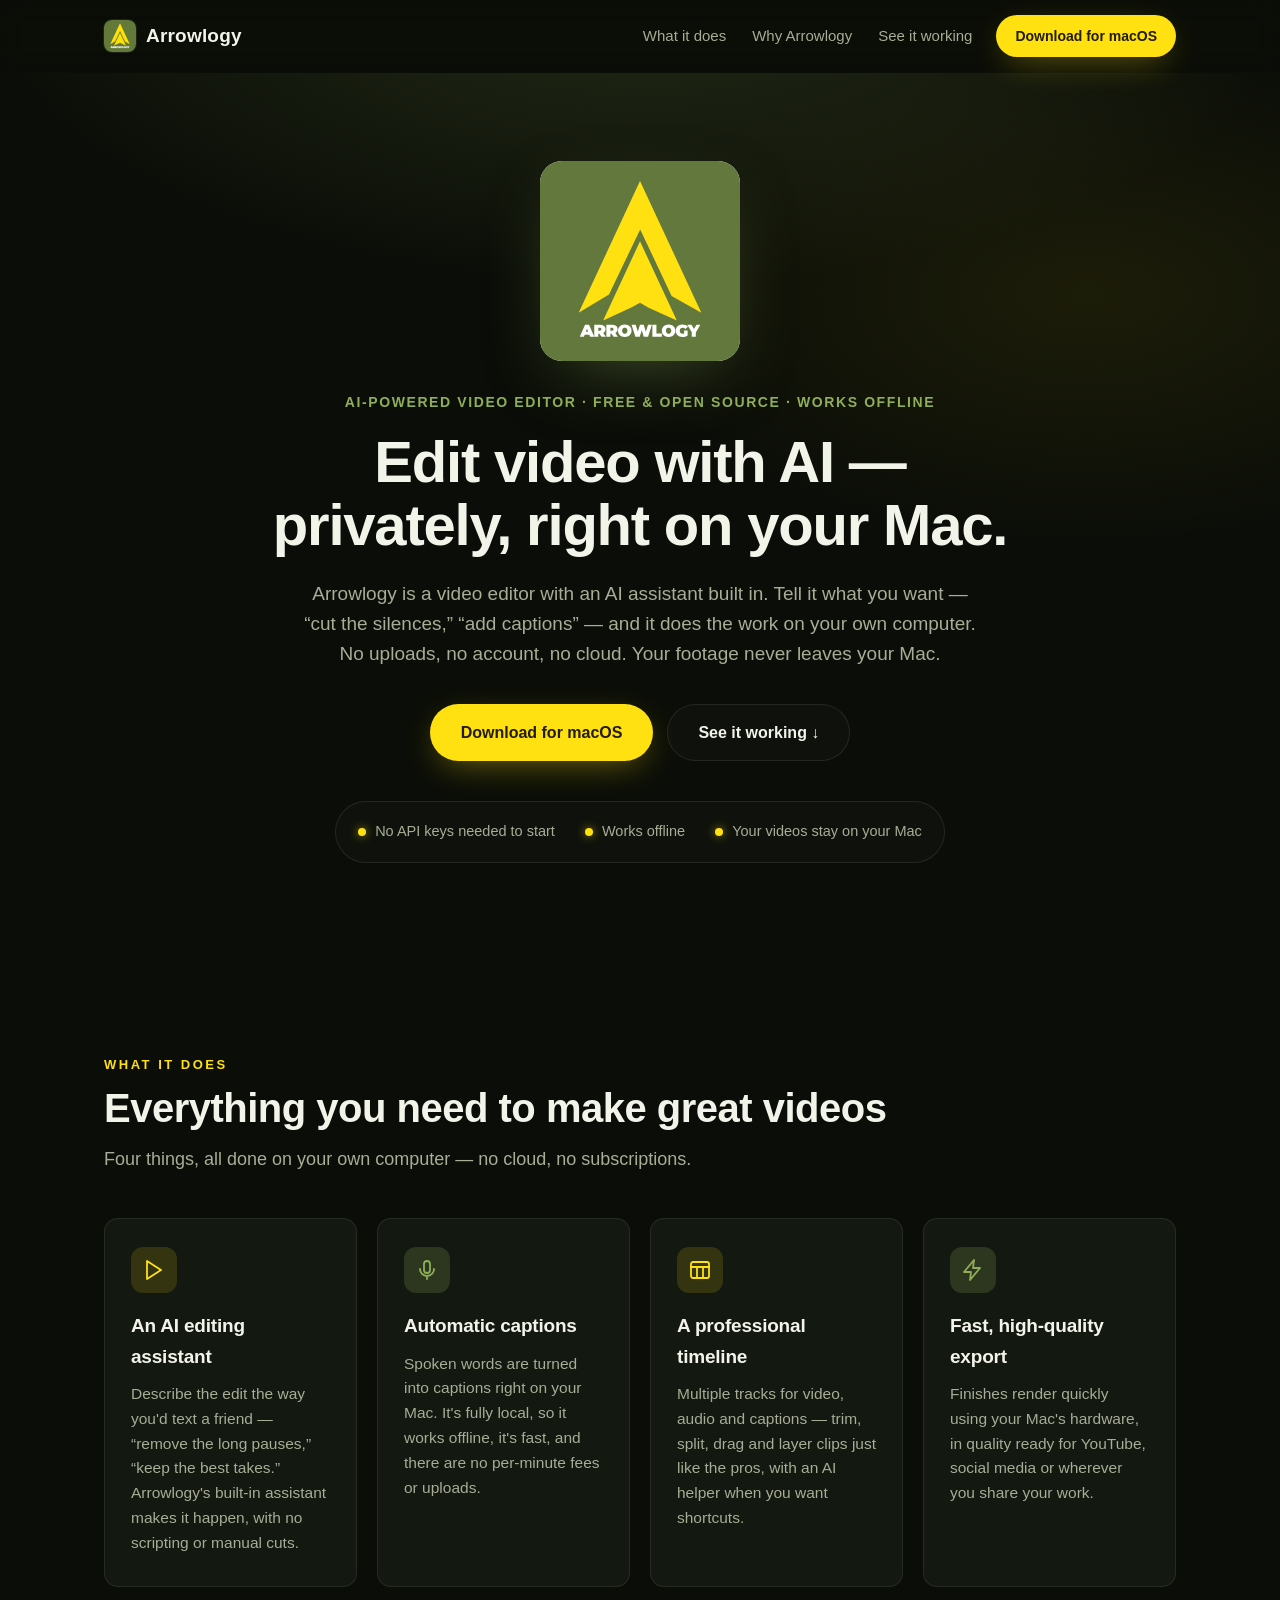
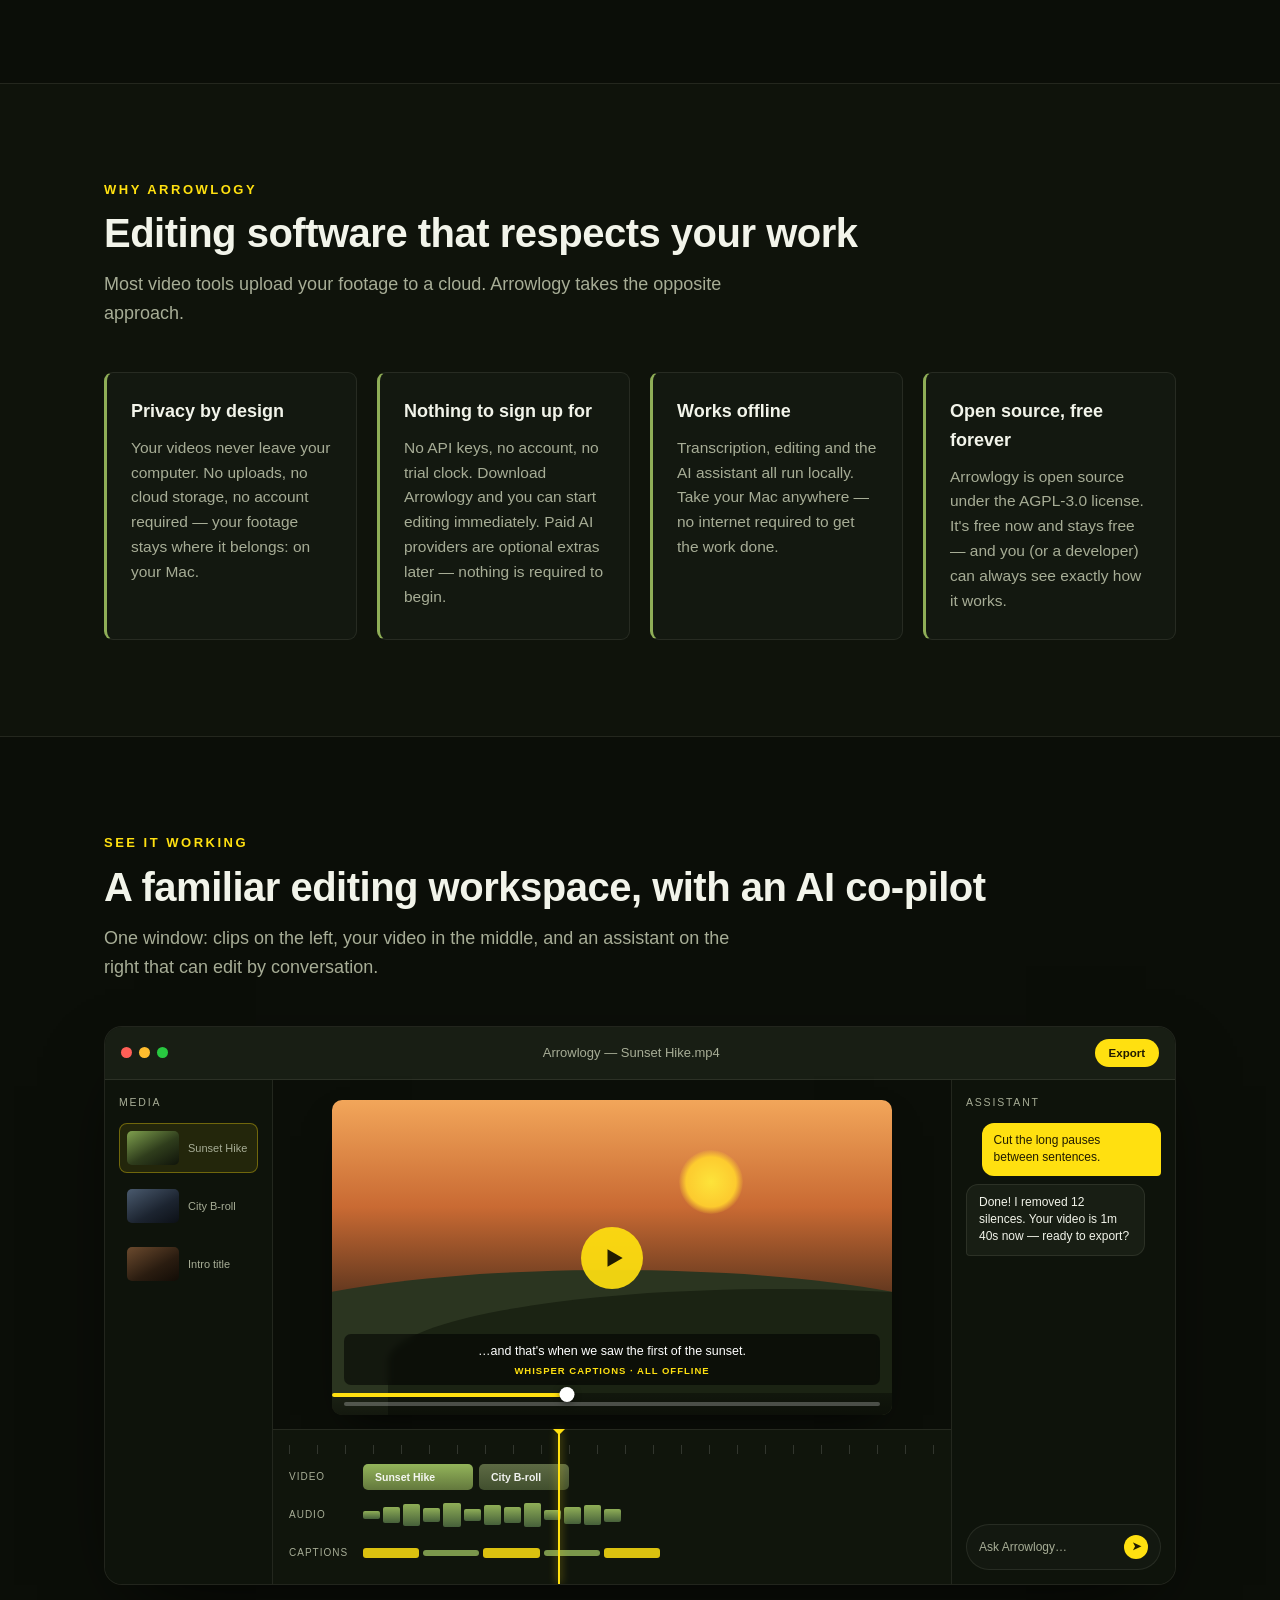
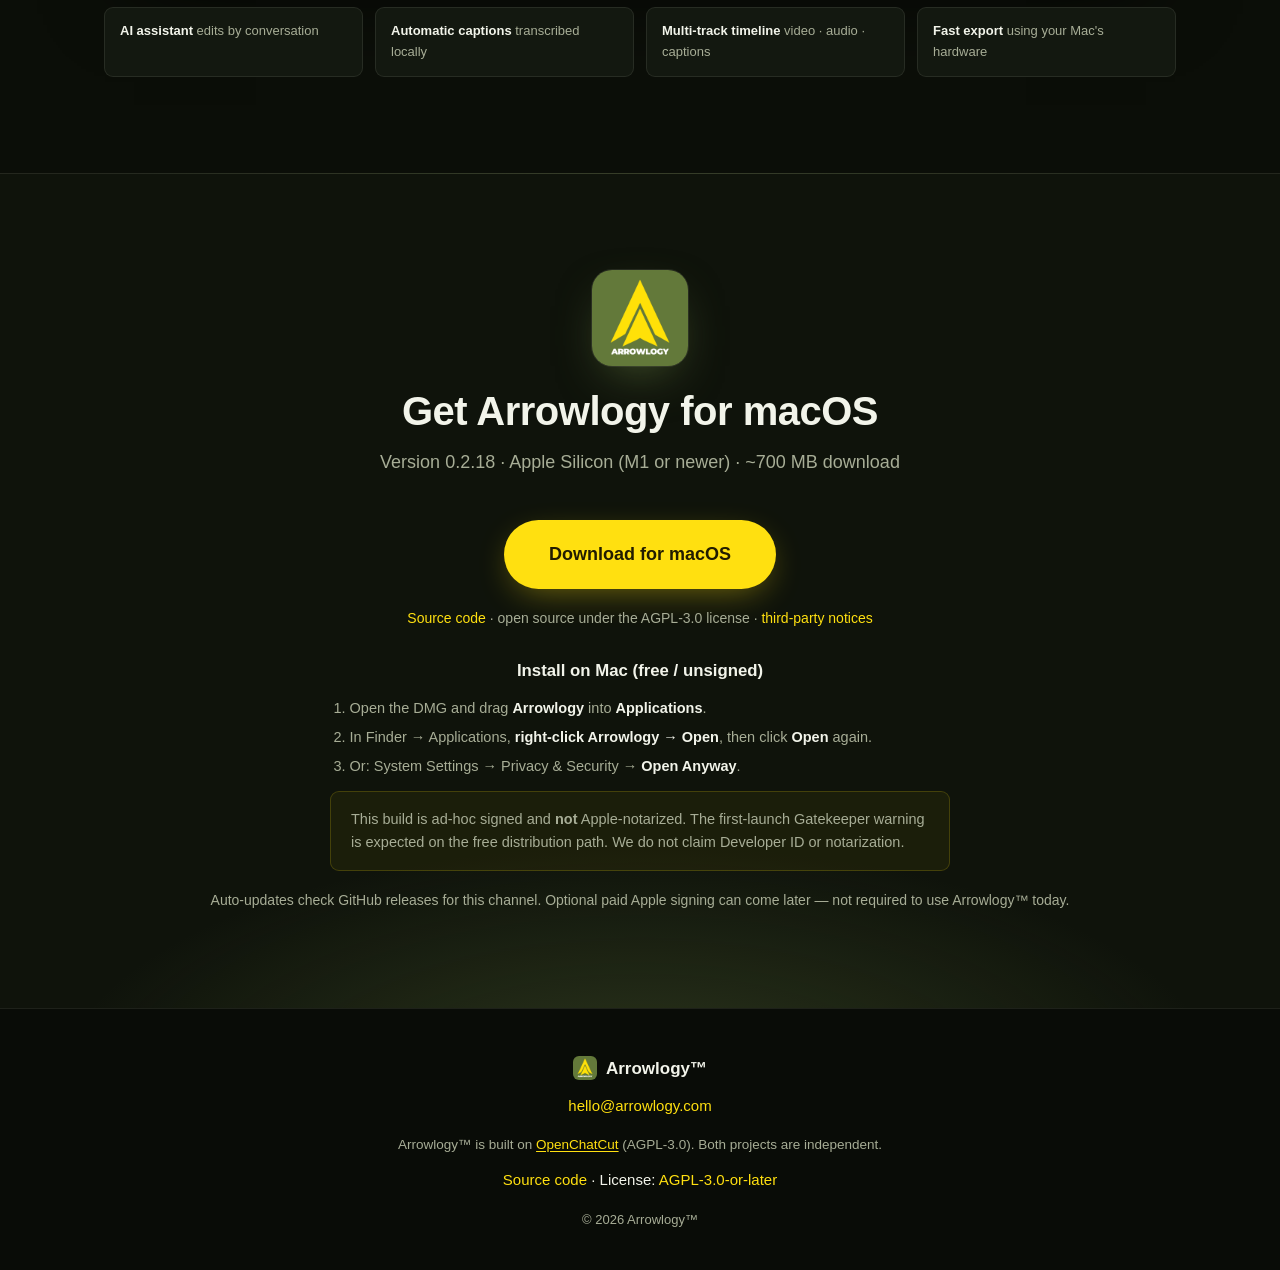
==== index.html @ 69b42835 "compliance: add source-code + AGPL-3.0 links on download page and footer Per AGPL source-offer requi" ====
<!DOCTYPE html>
<html lang="en">
<head>
  <meta charset="UTF-8" />
  <meta name="viewport" content="width=device-width, initial-scale=1.0" />
  <title>Arrowlogy — AI-powered video editing</title>

  <!-- SEO -->
  <meta name="description" content="Arrowlogy is a free, open-source AI video editor for macOS that runs entirely on your own computer. Cut, caption and polish videos with AI — offline, privately, and without an account." />
  <meta name="theme-color" content="#0b0e08" />
  <link rel="canonical" href="https://arrowlogy.com/" />

  <!-- Open Graph / social sharing -->
  <meta property="og:type" content="website" />
  <meta property="og:site_name" content="Arrowlogy" />
  <meta property="og:title" content="Arrowlogy — AI-powered video editing" />
  <meta property="og:description" content="Your AI-powered video editor for macOS. Edit, caption and export — privately, offline, right on your Mac." />
  <meta property="og:url" content="https://arrowlogy.com/" />
  <meta property="og:image" content="https://arrowlogy.com/assets/img/og-arrowlogy.png" />
  <meta property="og:image:width" content="1200" />
  <meta property="og:image:height" content="630" />
  <meta property="og:image:alt" content="Arrowlogy — AI-powered video editing for macOS, offline and private" />
  <meta property="og:locale" content="en_US" />
  <meta name="twitter:card" content="summary_large_image" />
  <meta name="twitter:title" content="Arrowlogy — AI-powered video editing" />
  <meta name="twitter:description" content="Your AI-powered video editor for macOS. Edit, caption and export — privately, offline, right on your Mac." />
  <meta name="twitter:image" content="https://arrowlogy.com/assets/img/og-arrowlogy.png" />

  <!-- Favicon (repo PNG) -->
  <link rel="icon" type="image/png" href="assets/img/arrowlogy-icon.png" />
  <link rel="apple-touch-icon" href="assets/img/arrowlogy-icon.png" />

  <link rel="stylesheet" href="assets/css/styles.css" />
  <link rel="preload" as="image" href="assets/img/arrowlogy-logo.svg" type="image/svg+xml" fetchpriority="high" />

  <!-- Cloudflare Web Analytics (free) — beacon, manual install, token from dash -->
  <link rel="preconnect" href="https://static.cloudflareinsights.com" crossorigin />
  <script type="module" src="https://static.cloudflareinsights.com/beacon.min.js" data-cf-beacon='{"token": "843e77d839b942218e515de3cd7a00a7"}'></script>
</head>
<body>

  <a class="skip-link" href="#main">Skip to content</a>

  <!-- ============ HEADER ============ -->
  <header class="site-header" id="site-header">
    <nav class="nav container" aria-label="Main navigation">
      <a class="brand" href="#top">
        <img class="brand-icon" src="assets/img/arrowlogy-icon.png" alt="Arrowlogy logo" width="32" height="32" />
        <span class="brand-name">Arrowlogy</span>
      </a>

      <ul class="nav-links" id="nav-links">
        <li><a href="#features">What it does</a></li>
        <li><a href="#why">Why Arrowlogy</a></li>
        <li><a href="#preview">See it working</a></li>
        <li class="nav-cta-mobile"><a class="btn btn-primary btn-sm" href="#download">Download for macOS</a></li>
      </ul>

      <a class="btn btn-primary btn-sm nav-cta" href="#download">Download for macOS</a>

      <button class="nav-toggle" id="nav-toggle" aria-expanded="false" aria-controls="nav-links" aria-label="Open menu">
        <span class="bar"></span><span class="bar"></span><span class="bar"></span>
      </button>
    </nav>
  </header>

  <main id="main">

    <!-- ============ HERO ============ -->
    <section class="hero" id="top">
      <div class="container hero-inner">
        <img class="hero-logo" src="assets/img/arrowlogy-logo.svg" alt="Arrowlogy logo" width="220" height="220" />

        <p class="hero-kicker">AI-powered video editor &middot; free &amp; open source &middot; works offline</p>

        <h1 class="hero-title">Edit video with AI —<br />privately, right on your Mac.</h1>

        <p class="hero-sub">
          Arrowlogy is a video editor with an AI assistant built in. Tell it what you want —
          “cut the silences,” “add captions” — and it does the work on your own computer.
          No uploads, no account, no cloud. Your footage never leaves your Mac.
        </p>

        <div class="hero-actions">
          <a class="btn btn-primary btn-lg" href="#download">Download for macOS</a>
          <a class="btn btn-ghost btn-lg" href="#preview">See it working &darr;</a>
        </div>

        <ul class="hero-facts">
          <li><span class="fact-dot"></span>No API keys needed to start</li>
          <li><span class="fact-dot"></span>Works offline</li>
          <li><span class="fact-dot"></span>Your videos stay on your Mac</li>
        </ul>
      </div>
    </section>

    <!-- ============ WHAT IT DOES ============ -->
    <section class="section" id="features">
      <div class="container">
        <p class="section-eyebrow">What it does</p>
        <h2 class="section-title">Everything you need to make great videos</h2>
        <p class="section-lead">Four things, all done on your own computer — no cloud, no subscriptions.</p>

        <div class="cards reveal">
          <article class="card">
            <div class="card-icon card-icon-yellow" aria-hidden="true">
              <svg viewBox="0 0 24 24" fill="none" stroke="currentColor" stroke-width="1.8" stroke-linecap="round" stroke-linejoin="round"><path d="M5 3l14 9-14 9V3z"/></svg>
            </div>
            <h3>An AI editing assistant</h3>
            <p>Describe the edit the way you'd text a friend — “remove the long pauses,” “keep the best takes.” Arrowlogy's built-in assistant makes it happen, with no scripting or manual cuts.</p>
          </article>

          <article class="card">
            <div class="card-icon card-icon-green" aria-hidden="true">
              <svg viewBox="0 0 24 24" fill="none" stroke="currentColor" stroke-width="1.8" stroke-linecap="round" stroke-linejoin="round"><path d="M12 3a3 3 0 0 0-3 3v6a3 3 0 0 0 6 0V6a3 3 0 0 0-3-3z"/><path d="M5 11a7 7 0 0 0 14 0M12 18v3"/></svg>
            </div>
            <h3>Automatic captions</h3>
            <p>Spoken words are turned into captions right on your Mac. It's fully local, so it works offline, it's fast, and there are no per-minute fees or uploads.</p>
          </article>

          <article class="card">
            <div class="card-icon card-icon-yellow" aria-hidden="true">
              <svg viewBox="0 0 24 24" fill="none" stroke="currentColor" stroke-width="1.8" stroke-linecap="round" stroke-linejoin="round"><rect x="3" y="4" width="18" height="16" rx="2"/><path d="M3 9h18M9 9v11M15 9v11"/></svg>
            </div>
            <h3>A professional timeline</h3>
            <p>Multiple tracks for video, audio and captions — trim, split, drag and layer clips just like the pros, with an AI helper when you want shortcuts.</p>
          </article>

          <article class="card">
            <div class="card-icon card-icon-green" aria-hidden="true">
              <svg viewBox="0 0 24 24" fill="none" stroke="currentColor" stroke-width="1.8" stroke-linecap="round" stroke-linejoin="round"><path d="M13 2L3 14h7l-1 8 10-12h-7l1-8z"/></svg>
            </div>
            <h3>Fast, high-quality export</h3>
            <p>Finishes render quickly using your Mac's hardware, in quality ready for YouTube, social media or wherever you share your work.</p>
          </article>
        </div>
      </div>
    </section>

    <!-- ============ WHY ARROWLOGY ============ -->
    <section class="section section-alt" id="why">
      <div class="container">
        <p class="section-eyebrow">Why Arrowlogy</p>
        <h2 class="section-title">Editing software that respects your work</h2>
        <p class="section-lead">Most video tools upload your footage to a cloud. Arrowlogy takes the opposite approach.</p>

        <div class="why-grid reveal">
          <div class="why-item">
            <h3>Privacy by design</h3>
            <p>Your videos never leave your computer. No uploads, no cloud storage, no account required — your footage stays where it belongs: on your Mac.</p>
          </div>
          <div class="why-item">
            <h3>Nothing to sign up for</h3>
            <p>No API keys, no account, no trial clock. Download Arrowlogy and you can start editing immediately. Paid AI providers are optional extras later — nothing is required to begin.</p>
          </div>
          <div class="why-item">
            <h3>Works offline</h3>
            <p>Transcription, editing and the AI assistant all run locally. Take your Mac anywhere — no internet required to get the work done.</p>
          </div>
          <div class="why-item">
            <h3>Open source, free forever</h3>
            <p>Arrowlogy is open source under the AGPL-3.0 license. It's free now and stays free — and you (or a developer) can always see exactly how it works.</p>
          </div>
        </div>
      </div>
    </section>

    <!-- ============ PRODUCT PREVIEW ============ -->
    <section class="section" id="preview">
      <div class="container">
        <p class="section-eyebrow">See it working</p>
        <h2 class="section-title">A familiar editing workspace, with an AI co-pilot</h2>
        <p class="section-lead">One window: clips on the left, your video in the middle, and an assistant on the right that can edit by conversation.</p>

        <div class="preview-wrap reveal">

          <!-- CSS mock of the Arrowlogy editor -->
          <div class="app-frame">
            <div class="app-titlebar">
              <span class="dots"><i></i><i></i><i></i></span>
              <span class="app-title">Arrowlogy — Sunset Hike.mp4</span>
              <span class="app-export-chip">Export</span>
            </div>

            <div class="app-body">
              <!-- Media bin -->
              <aside class="app-media" aria-hidden="true">
                <p class="panel-label">Media</p>
                <div class="thumb thumb-selected">
                  <span class="thumb-visual vis-a"></span>
                  <span class="thumb-name">Sunset Hike</span>
                </div>
                <div class="thumb">
                  <span class="thumb-visual vis-b"></span>
                  <span class="thumb-name">City B-roll</span>
                </div>
                <div class="thumb">
                  <span class="thumb-visual vis-c"></span>
                  <span class="thumb-name">Intro title</span>
                </div>
              </aside>

              <!-- Stage: preview + timeline -->
              <div class="app-stage">
                <div class="preview" aria-hidden="true">
                  <div class="preview-scene">
                    <div class="sun"></div>
                    <div class="mountain m1"></div>
                    <div class="mountain m2"></div>
                    <button class="play-btn" tabindex="-1"><svg viewBox="0 0 24 24" fill="currentColor"><path d="M6 4l14 8-14 8V4z"/></svg></button>
                    <div class="caption-strip">…and that's when we saw the first of the sunset. <b>Whisper captions · all offline</b></div>
                    <div class="scrubber"><span class="scrub-track"></span><span class="scrub-fill"></span><span class="scrub-knob"></span></div>
                  </div>
                </div>

                <div class="timeline" aria-hidden="true">
                  <div class="tl-ruler">
                    <span></span><span></span><span></span><span></span><span></span><span></span><span></span><span></span><span></span><span></span>
                  </div>
                  <div class="tl-track">
                    <span class="tl-track-label">Video</span>
                    <div class="tl-clips">
                      <span class="clip clip-main">Sunset Hike</span>
                      <span class="clip clip-b">City B-roll</span>
                    </div>
                  </div>
                  <div class="tl-track">
                    <span class="tl-track-label">Audio</span>
                    <div class="tl-wave">
                      <i style="height:30%"></i><i style="height:60%"></i><i style="height:85%"></i><i style="height:55%"></i><i style="height:95%"></i><i style="height:45%"></i><i style="height:75%"></i><i style="height:60%"></i><i style="height:90%"></i><i style="height:40%"></i><i style="height:65%"></i><i style="height:80%"></i><i style="height:50%"></i>
                    </div>
                  </div>
                  <div class="tl-track">
                    <span class="tl-track-label">Captions</span>
                    <div class="tl-caps">
                      <span class="cap"></span><span class="cap"></span><span class="cap"></span><span class="cap"></span><span class="cap"></span>
                    </div>
                  </div>
                  <div class="tl-playhead"></div>
                </div>
              </div>

              <!-- AI assistant -->
              <aside class="app-assistant" aria-hidden="true">
                <p class="panel-label">Assistant</p>
                <div class="chat">
                  <p class="bubble user">Cut the long pauses between sentences.</p>
                  <p class="bubble ai">Done! I removed 12 silences. Your video is 1m 40s now — ready to export?</p>
                </div>
                <div class="chat-input">Ask Arrowlogy… <span class="send-btn">&#10148;</span></div>
              </aside>
            </div>
          </div>

          <ul class="callouts" aria-hidden="true">
            <li class="callout c1"><b>AI assistant</b> edits by conversation</li>
            <li class="callout c2"><b>Automatic captions</b> transcribed locally</li>
            <li class="callout c3"><b>Multi-track timeline</b> video · audio · captions</li>
            <li class="callout c4"><b>Fast export</b> using your Mac's hardware</li>
          </ul>
        </div>
      </div>
    </section>

    <!-- ============ DOWNLOAD ============ -->
    <section class="section section-download" id="download">
      <div class="container download-inner reveal">
        <img class="download-icon" src="assets/img/arrowlogy-icon.png" alt="" width="96" height="96" />
        <h2 class="section-title">Get Arrowlogy for macOS</h2>
        <p class="section-lead">Version 0.2.18 &middot; Apple Silicon (M1 or newer) &middot; ~700 MB download</p>

        <a class="btn btn-primary btn-xl" href="https://github.com/lazynextai/arrowlogy/releases/latest/download/Arrowlogy-0.2.18-arm64.dmg">Download for macOS</a>
        <!-- The DMG is hosted on the GitHub release: https://github.com/lazynextai/arrowlogy/releases/latest/download/Arrowlogy-0.2.18-arm64.dmg (Cloudflare Pages caps files at 25 MB). -->

        <p class="download-more">
          <a href="https://github.com/lazynextai/OpenChatCut" target="_blank" rel="noopener noreferrer">Source code</a>
          &middot; open source under the AGPL-3.0 license &middot;
          <a href="https://github.com/lazynextai/OpenChatCut/blob/arrowlogy/rebrand/THIRD_PARTY_NOTICES.md" target="_blank" rel="noopener noreferrer">third-party notices</a>
        </p>

        <div class="install-free" id="install-mac">
          <h3 class="install-free-title">Install on Mac (free / unsigned)</h3>
          <ol class="install-free-steps">
            <li>Open the DMG and drag <b>Arrowlogy</b> into <b>Applications</b>.</li>
            <li>In Finder → Applications, <b>right-click Arrowlogy → Open</b>, then click <b>Open</b> again.</li>
            <li>Or: System Settings → Privacy &amp; Security → <b>Open Anyway</b>.</li>
          </ol>
          <p class="download-note">
            This build is ad-hoc signed and <b>not</b> Apple-notarized. The first-launch Gatekeeper warning is expected on the free distribution path. We do not claim Developer ID or notarization.
          </p>
        </div>

        <p class="download-more">
          Auto-updates check GitHub releases for this channel. Optional paid Apple signing can come later — not required to use Arrowlogy™ today.
        </p>
      </div>
    </section>

  </main>

  <!-- ============ FOOTER ============ -->
  <footer class="site-footer">
    <div class="container footer-inner">
      <div class="footer-brand">
        <img src="assets/img/arrowlogy-icon.png" alt="" width="24" height="24" />
        <span>Arrowlogy™</span>
      </div>

      <p class="footer-links">
        <a href="mailto:hello@arrowlogy.com">hello@arrowlogy.com</a>
      </p>

      <p class="footer-attribution">
        Arrowlogy™ is built on
        <a href="https://github.com/0xsline/OpenChatCut" target="_blank" rel="noopener noreferrer">OpenChatCut</a>
        (AGPL-3.0). Both projects are independent.
      </p>

      <p class="footer-links">
        <a href="https://github.com/lazynextai/OpenChatCut" target="_blank" rel="noopener noreferrer">Source code</a>
        &middot; License: <a href="https://www.gnu.org/licenses/agpl-3.0.html" target="_blank" rel="noopener noreferrer">AGPL-3.0-or-later</a>
      </p>

      <p class="footer-copy">&copy; <span id="year">2026</span> Arrowlogy™</p>
    </div>
  </footer>

  <script src="assets/js/main.js"></script>
</body>
</html>
---- assets/css/styles.css ----
/* ==========================================================
   Arrowlogy — landing page
   Palette derived from the logo (sampled + SVG):
   olive green #63783d · arrow yellow #ffe010 · white
   ========================================================== */

:root {
  --bg: #0b0e08;            /* near-black with a green tint */
  --bg-soft: #0f130b;
  --surface: #131810;       /* cards / panels */
  --surface-2: #181e14;     /* raised panels */
  --border: rgba(244, 240, 214, 0.09);

  --text: #f2f4ea;
  --muted: #a7ad96;

  --accent: #ffe010;        /* arrow yellow from the logo */
  --accent-ink: #221c00;
  --green: #63783d;         /* olive green from the logo */
  --green-soft: #8fae57;    /* lighter green for dark surfaces */

  --radius: 14px;
  --radius-sm: 9px;
  --maxw: 1120px;
  --header-h: 72px;

  --shadow-lg: 0 30px 80px -30px rgba(0, 0, 0, 0.85);
}

/* ---------- base ---------- */
*, *::before, *::after { box-sizing: border-box; }

html { scroll-behavior: smooth; }

body {
  margin: 0;
  background: var(--bg);
  color: var(--text);
  font-family: -apple-system, BlinkMacSystemFont, "Segoe UI", Roboto, "Helvetica Neue", Arial, sans-serif;
  font-size: 17px;
  line-height: 1.6;
  -webkit-font-smoothing: antialiased;
  text-rendering: optimizeLegibility;
}

img { max-width: 100%; display: inline-block; }
a { color: var(--accent); text-decoration: none; }
a:hover { text-decoration: underline; }

.container {
  max-width: var(--maxw);
  margin: 0 auto;
  padding: 0 24px;
}

.skip-link {
  position: absolute;
  left: -9999px;
  top: 0;
  background: var(--accent);
  color: var(--accent-ink);
  padding: 10px 16px;
  border-radius: 0 0 8px 0;
  z-index: 100;
}
.skip-link:focus { left: 0; }

:focus-visible {
  outline: 2px solid var(--accent);
  outline-offset: 3px;
  border-radius: 4px;
}

/* ---------- buttons ---------- */
.btn {
  display: inline-flex;
  align-items: center;
  justify-content: center;
  gap: 8px;
  font-weight: 600;
  border-radius: 999px;
  border: 1px solid transparent;
  cursor: pointer;
  text-decoration: none !important;
  transition: transform 0.15s ease, box-shadow 0.2s ease, background 0.2s ease, color 0.2s ease, border-color 0.2s ease;
  white-space: nowrap;
}

.btn:active { transform: translateY(1px); }

.btn-primary {
  background: var(--accent);
  color: var(--accent-ink);
  box-shadow: 0 10px 34px -10px rgba(255, 224, 16, 0.45);
}
.btn-primary:hover {
  background: #ffe93a;
  box-shadow: 0 14px 40px -10px rgba(255, 224, 16, 0.55);
  transform: translateY(-1px);
}

.btn-ghost {
  border-color: var(--border);
  color: var(--text);
  background: rgba(255, 255, 255, 0.02);
}
.btn-ghost:hover { border-color: var(--green-soft); color: var(--green-soft); }

.btn-sm { padding: 9px 18px; font-size: 14px; }
.btn-lg { padding: 15px 30px; font-size: 16px; }
.btn-xl { padding: 19px 44px; font-size: 18px; }

/* ---------- header ---------- */
.site-header {
  position: sticky;
  top: 0;
  z-index: 50;
  background: rgba(11, 14, 8, 0.82);
  -webkit-backdrop-filter: blur(12px);
  backdrop-filter: blur(12px);
  border-bottom: 1px solid transparent;
  transition: border-color 0.25s ease, background 0.25s ease;
}
.site-header.scrolled {
  border-bottom-color: var(--border);
  background: rgba(11, 14, 8, 0.94);
}

.nav {
  height: var(--header-h);
  display: flex;
  align-items: center;
  gap: 20px;
}

.brand {
  display: inline-flex;
  align-items: center;
  gap: 10px;
  color: var(--text);
  text-decoration: none;
  font-weight: 700;
  font-size: 19px;
  letter-spacing: 0.2px;
}
.brand:hover { text-decoration: none; }
.brand-icon {
  width: 32px;
  height: 32px;
  border-radius: 8px;
  box-shadow: 0 0 0 1px var(--border);
}

.nav-links {
  list-style: none;
  display: flex;
  align-items: center;
  gap: 26px;
  margin: 0 0 0 auto;
  padding: 0;
}
.nav-links a {
  color: var(--muted);
  font-size: 15px;
  font-weight: 500;
}
.nav-links a:hover { color: var(--text); }

.nav-cta { margin-left: 4px; }

.nav-cta-mobile { display: none; }

.nav-toggle {
  display: none;
  flex-direction: column;
  gap: 5px;
  background: none;
  border: 0;
  padding: 10px;
  cursor: pointer;
  margin-left: auto;
}
.nav-toggle .bar {
  width: 22px;
  height: 2px;
  background: var(--text);
  border-radius: 2px;
  transition: transform 0.25s ease, opacity 0.2s ease;
}
.nav-toggle[aria-expanded="true"] .bar:nth-child(1) { transform: translateY(7px) rotate(45deg); }
.nav-toggle[aria-expanded="true"] .bar:nth-child(2) { opacity: 0; }
.nav-toggle[aria-expanded="true"] .bar:nth-child(3) { transform: translateY(-7px) rotate(-45deg); }

/* ---------- sections ---------- */
.section { padding: 96px 0; }
.section-alt { background: var(--bg-soft); border-top: 1px solid var(--border); border-bottom: 1px solid var(--border); }

.section-eyebrow {
  margin: 0 0 10px;
  color: var(--accent);
  font-size: 13px;
  font-weight: 700;
  letter-spacing: 2.5px;
  text-transform: uppercase;
}

.section-title {
  margin: 0 0 14px;
  font-size: clamp(28px, 4vw, 40px);
  line-height: 1.15;
  letter-spacing: -0.5px;
}

.section-lead {
  margin: 0 0 44px;
  color: var(--muted);
  font-size: 18px;
  max-width: 640px;
}

/* ---------- hero ---------- */
.hero {
  padding: 88px 0 96px;
  background:
    radial-gradient(1100px 500px at 50% -10%, rgba(99, 120, 61, 0.28), transparent 60%),
    radial-gradient(800px 420px at 85% 25%, rgba(255, 224, 16, 0.07), transparent 60%),
    var(--bg);
}

.hero-inner {
  display: flex;
  flex-direction: column;
  align-items: center;
  text-align: center;
}

.hero-logo {
  width: clamp(140px, 18vw, 200px);
  height: auto;
  border-radius: 22px;
  box-shadow: 0 24px 70px -24px rgba(99, 120, 61, 0.65);
  margin-bottom: 30px;
}

.hero-kicker {
  margin: 0 0 18px;
  color: var(--green-soft);
  font-size: 14px;
  font-weight: 600;
  letter-spacing: 1.6px;
  text-transform: uppercase;
}

.hero-title {
  margin: 0 0 22px;
  font-size: clamp(34px, 5.6vw, 58px);
  line-height: 1.08;
  letter-spacing: -1.2px;
  font-weight: 800;
}

.hero-sub {
  margin: 0 auto 34px;
  max-width: 680px;
  color: var(--muted);
  font-size: 19px;
}

.hero-actions {
  display: flex;
  flex-wrap: wrap;
  justify-content: center;
  gap: 14px;
  margin-bottom: 40px;
}

.hero-facts {
  list-style: none;
  display: flex;
  flex-wrap: wrap;
  justify-content: center;
  gap: 14px 30px;
  margin: 0;
  padding: 18px 22px;
  border: 1px solid var(--border);
  border-radius: 999px;
  background: rgba(255, 255, 255, 0.02);
}
.hero-facts li {
  display: inline-flex;
  align-items: center;
  gap: 9px;
  font-size: 14.5px;
  color: var(--muted);
}
.fact-dot {
  width: 8px;
  height: 8px;
  border-radius: 50%;
  background: var(--accent);
  box-shadow: 0 0 10px rgba(255, 224, 16, 0.6);
}

/* ---------- capability cards ---------- */
.cards {
  display: grid;
  grid-template-columns: repeat(auto-fit, minmax(240px, 1fr));
  gap: 20px;
}

.card {
  background: var(--surface);
  border: 1px solid var(--border);
  border-radius: var(--radius);
  padding: 28px 26px 30px;
  transition: transform 0.2s ease, border-color 0.2s ease;
}
.card:hover {
  transform: translateY(-4px);
  border-color: rgba(143, 174, 87, 0.45);
}

.card-icon {
  width: 46px;
  height: 46px;
  border-radius: 12px;
  display: grid;
  place-items: center;
  margin-bottom: 18px;
}
.card-icon svg { width: 24px; height: 24px; }

.card-icon-yellow { background: rgba(255, 224, 16, 0.14); color: var(--accent); }
.card-icon-green  { background: rgba(99, 120, 61, 0.32); color: var(--green-soft); }

.card h3 { margin: 0 0 10px; font-size: 19px; letter-spacing: -0.2px; }
.card p { margin: 0; color: var(--muted); font-size: 15.5px; }

/* ---------- why grid ---------- */
.why-grid {
  display: grid;
  grid-template-columns: repeat(auto-fit, minmax(240px, 1fr));
  gap: 20px;
}

.why-item {
  background: var(--surface);
  border: 1px solid var(--border);
  border-left: 3px solid var(--green-soft);
  border-radius: var(--radius-sm);
  padding: 24px 24px 26px;
}
.why-item h3 { margin: 0 0 10px; font-size: 18px; }
.why-item p { margin: 0; color: var(--muted); font-size: 15.5px; }

/* ---------- editor mock ---------- */
.preview-wrap { position: relative; }

.app-frame {
  background: #0d110a;
  border: 1px solid var(--border);
  border-radius: 18px;
  overflow: hidden;
  box-shadow: var(--shadow-lg);
}

.app-titlebar {
  display: flex;
  align-items: center;
  gap: 14px;
  padding: 12px 16px;
  background: var(--surface-2);
  border-bottom: 1px solid var(--border);
}
.app-titlebar .dots { display: inline-flex; gap: 7px; }
.app-titlebar .dots i {
  width: 11px; height: 11px; border-radius: 50%;
  display: inline-block;
}
.app-titlebar .dots i:nth-child(1) { background: #ff5f57; }
.app-titlebar .dots i:nth-child(2) { background: #febc2e; }
.app-titlebar .dots i:nth-child(3) { background: #28c840; }

.app-title {
  flex: 1;
  color: var(--muted);
  font-size: 13px;
  text-align: center;
  overflow: hidden;
  text-overflow: ellipsis;
  white-space: nowrap;
}

.app-export-chip {
  font-size: 11.5px;
  font-weight: 600;
  color: var(--accent-ink);
  background: var(--accent);
  padding: 5px 14px;
  border-radius: 999px;
}

.app-body {
  display: grid;
  grid-template-columns: 168px 1fr 224px;
  min-height: 480px;
}

/* media bin */
.app-media {
  border-right: 1px solid var(--border);
  padding: 14px;
  background: #0e130b;
}
.panel-label {
  margin: 0 0 12px;
  font-size: 10.5px;
  letter-spacing: 1.8px;
  text-transform: uppercase;
  color: var(--muted);
}
.thumb {
  display: flex;
  gap: 9px;
  align-items: center;
  padding: 7px;
  border-radius: 8px;
  margin-bottom: 8px;
  border: 1px solid transparent;
  cursor: default;
}
.thumb-selected { background: rgba(255, 224, 16, 0.09); border-color: rgba(255, 224, 16, 0.35); }
.thumb-visual {
  width: 52px;
  height: 34px;
  border-radius: 5px;
  flex: none;
}
.vis-a { background: linear-gradient(150deg, #7fa04e 0%, #2f3d1c 55%, #10140a 100%); }
.vis-b { background: linear-gradient(150deg, #4a5a6e 0%, #1c2430 60%, #0c1016 100%); }
.vis-c { background: linear-gradient(150deg, #6b4a2e 0%, #2a1c10 60%, #120c06 100%); }
.thumb-name {
  font-size: 11px;
  color: var(--muted);
  line-height: 1.3;
  overflow: hidden;
}

/* stage */
.app-stage {
  display: flex;
  flex-direction: column;
  background: #0b0e08;
}

.preview {
  flex: 1;
  display: flex;
  align-items: center;
  justify-content: center;
  padding: 20px 20px 14px;
  min-height: 240px;
}
.preview-scene {
  position: relative;
  width: 100%;
  max-width: 560px;
  aspect-ratio: 16 / 9;
  border-radius: 10px;
  overflow: hidden;
  background: linear-gradient(180deg, #f2a65a 0%, #c96a33 34%, #4a2c1a 68%, #181009 100%);
  box-shadow: 0 18px 40px -18px rgba(0, 0, 0, 0.8);
}
.sun {
  position: absolute;
  top: 16%;
  left: 62%;
  width: 64px;
  height: 64px;
  border-radius: 50%;
  background: radial-gradient(circle, #ffe93a 0%, #ffcf2e 55%, rgba(255, 224, 16, 0) 72%);
  opacity: 0.95;
}
.mountain {
  position: absolute;
  bottom: 0;
  width: 140%;
  height: 46%;
  border-radius: 50% 50% 0 0;
}
.m1 { left: -20%; background: #2b3520; }
.m2 { left: 10%; bottom: -6%; background: #1b2313; }

.play-btn {
  position: absolute;
  inset: 0;
  margin: auto;
  width: 62px;
  height: 62px;
  border-radius: 50%;
  border: 0;
  background: rgba(255, 224, 16, 0.92);
  color: #221c00;
  display: grid;
  place-items: center;
  cursor: pointer;
  transition: transform 0.15s ease;
}
.play-btn:hover { transform: scale(1.06); }
.play-btn svg { width: 26px; height: 26px; margin-left: 3px; }

.caption-strip {
  position: absolute;
  left: 12px;
  right: 12px;
  bottom: 30px;
  text-align: center;
  background: rgba(0, 0, 0, 0.55);
  color: #fff;
  font-size: 12.5px;
  padding: 7px 12px;
  border-radius: 7px;
  -webkit-backdrop-filter: blur(3px);
  backdrop-filter: blur(3px);
}
.caption-strip b {
  display: block;
  font-size: 9.5px;
  letter-spacing: 1px;
  text-transform: uppercase;
  color: var(--accent);
  margin-top: 2px;
}

.scrubber {
  position: absolute;
  left: 0;
  right: 0;
  bottom: 0;
  height: 22px;
  background: linear-gradient(180deg, rgba(0,0,0,0.35), rgba(0,0,0,0.55));
  display: flex;
  align-items: center;
  padding: 0 12px;
}
.scrub-track { position: relative; width: 100%; height: 4px; background: rgba(255,255,255,0.25); border-radius: 4px; }
.scrub-fill { position: absolute; left: 0; top: 0; height: 4px; width: 42%; background: var(--accent); border-radius: 4px; }
.scrub-knob {
  position: absolute;
  left: 42%;
  top: -6px;
  width: 15px;
  height: 15px;
  border-radius: 50%;
  background: #fff;
  box-shadow: 0 1px 6px rgba(0,0,0,0.5);
  transform: translateX(-50%);
}

/* timeline */
.timeline {
  position: relative;
  border-top: 1px solid var(--border);
  background: #10150c;
  padding: 8px 16px 14px;
}
.tl-ruler {
  display: flex;
  gap: 0;
  height: 16px;
  margin-bottom: 6px;
  background-image: repeating-linear-gradient(90deg, rgba(255,255,255,0.14) 0 1px, transparent 1px 28px);
  background-size: 100% 60%;
  background-repeat: no-repeat;
  background-position: bottom;
}
.tl-track {
  display: flex;
  align-items: center;
  gap: 10px;
  height: 34px;
  margin-top: 4px;
}
.tl-track-label {
  width: 64px;
  flex: none;
  font-size: 10px;
  letter-spacing: 1px;
  text-transform: uppercase;
  color: var(--muted);
}
.tl-clips { display: flex; gap: 6px; height: 26px; align-items: center; }
.clip {
  height: 26px;
  border-radius: 5px;
  font-size: 10.5px;
  font-weight: 600;
  display: inline-flex;
  align-items: center;
  padding: 0 12px;
  color: rgba(255, 255, 255, 0.92);
}
.clip-main { background: linear-gradient(180deg, #93b45a, #63783d); width: 46%; min-width: 110px; justify-content: flex-start; }
.clip-b { background: linear-gradient(180deg, #5d6a44, #414f2e); width: 30%; min-width: 90px; }

.tl-wave {
  display: inline-flex;
  align-items: center;
  gap: 3px;
  height: 26px;
  width: 40%;
  min-width: 130px;
}
.tl-wave i {
  flex: 1;
  min-width: 4px;
  background: linear-gradient(180deg, var(--green-soft), #46603a);
  border-radius: 2px;
}

.tl-caps {
  display: flex;
  gap: 4px;
  height: 14px;
  align-items: center;
  width: 46%;
  min-width: 120px;
}
.tl-caps .cap {
  flex: 1;
  height: 10px;
  background: var(--accent);
  opacity: 0.85;
  border-radius: 3px;
}
.tl-caps .cap:nth-child(2n) { height: 6px; background: var(--green-soft); }

.tl-playhead {
  position: absolute;
  top: 0;
  bottom: 0;
  left: 42%;
  width: 2px;
  background: var(--accent);
  box-shadow: 0 0 8px rgba(255, 224, 16, 0.7);
}
.tl-playhead::before {
  content: "";
  position: absolute;
  top: -1px;
  left: 50%;
  transform: translateX(-50%);
  border: 6px solid transparent;
  border-top-color: var(--accent);
}

/* assistant panel */
.app-assistant {
  border-left: 1px solid var(--border);
  padding: 14px;
  background: #0e130b;
  display: flex;
  flex-direction: column;
}
.chat { flex: 1; display: flex; flex-direction: column; gap: 8px; }
.bubble {
  margin: 0;
  padding: 9px 12px;
  font-size: 12px;
  line-height: 1.45;
  border-radius: 12px;
  max-width: 92%;
}
.bubble.user {
  align-self: flex-end;
  background: var(--accent);
  color: var(--accent-ink);
  font-weight: 500;
  border-bottom-right-radius: 4px;
}
.bubble.ai {
  background: var(--surface-2);
  border: 1px solid var(--border);
  align-self: flex-start;
  border-bottom-left-radius: 4px;
}
.chat-input {
  margin-top: 10px;
  padding: 10px 12px;
  border: 1px solid var(--border);
  border-radius: 999px;
  background: var(--surface);
  font-size: 12px;
  color: var(--muted);
  display: flex;
  align-items: center;
  justify-content: space-between;
}
.send-btn {
  width: 24px;
  height: 24px;
  border-radius: 50%;
  background: var(--accent);
  color: var(--accent-ink);
  display: grid;
  place-items: center;
  font-size: 11px;
  font-weight: 700;
}

/* callouts */
.callouts {
  list-style: none;
  margin: 0;
  padding: 0;
  display: grid;
  grid-template-columns: repeat(4, 1fr);
  gap: 12px;
  margin-top: 22px;
}
.callout {
  background: var(--surface);
  border: 1px solid var(--border);
  border-radius: var(--radius-sm);
  padding: 13px 15px;
  font-size: 13px;
  color: var(--muted);
}
.callout b { color: var(--text); }

/* ---------- download ---------- */
.section-download {
  background:
    radial-gradient(900px 380px at 50% 110%, rgba(99, 120, 61, 0.35), transparent 65%),
    var(--bg-soft);
  border-top: 1px solid var(--border);
  text-align: center;
}
.download-inner {
  display: flex;
  flex-direction: column;
  align-items: center;
  text-align: center;
}
.download-icon {
  width: 96px;
  height: 96px;
  border-radius: 20px;
  margin-bottom: 22px;
  box-shadow: 0 18px 50px -18px rgba(99, 120, 61, 0.8);
  outline: 1px solid var(--border);
}
.section-download .section-lead { margin-left: auto; margin-right: auto; }

.install-free {
  margin: 28px auto 0;
  max-width: 620px;
  text-align: left;
}
.install-free-title {
  margin: 0 0 12px;
  font-size: 1.05rem;
  font-weight: 600;
  text-align: center;
  color: var(--text);
}
.install-free-steps {
  margin: 0 0 14px;
  padding-left: 1.35em;
  color: var(--muted);
  font-size: 14.5px;
  line-height: 1.55;
}
.install-free-steps li { margin-bottom: 0.45em; }
.install-free-steps b { color: var(--text); font-weight: 600; }

.download-note {
  margin: 0 auto;
  max-width: 620px;
  color: var(--muted);
  font-size: 14.5px;
  background: rgba(255, 224, 16, 0.05);
  border: 1px solid rgba(255, 224, 16, 0.18);
  border-radius: var(--radius-sm);
  padding: 16px 20px;
}
.download-more {
  margin: 18px 0 0;
  color: var(--muted);
  font-size: 14px;
}

/* ---------- footer ---------- */
.site-footer {
  border-top: 1px solid var(--border);
  background: #090c07;
  padding: 46px 0 40px;
}
.footer-inner {
  display: flex;
  flex-direction: column;
  align-items: center;
  text-align: center;
  gap: 10px;
}
.footer-brand {
  display: inline-flex;
  align-items: center;
  gap: 9px;
  font-weight: 700;
  font-size: 17px;
}
.footer-brand img { border-radius: 6px; }
.footer-links { margin: 2px 0 0; font-size: 15px; }
.footer-attribution {
  margin: 6px 0 0;
  color: var(--muted);
  font-size: 13.5px;
  max-width: 620px;
}
.footer-attribution a {
  text-decoration: underline;
  text-underline-offset: 2px;
}
.footer-attribution a:hover { color: #fff; }
.footer-copy { margin: 8px 0 0; color: var(--muted); font-size: 13px; }

/* ---------- reveal animation (progressive enhancement — only when JS is on) ---------- */
.js .reveal { opacity: 0; transform: translateY(18px); transition: opacity 0.6s ease, transform 0.6s ease; }
.js .reveal.in { opacity: 1; transform: none; }

@media (prefers-reduced-motion: reduce) {
  html { scroll-behavior: auto; }
  .js .reveal { opacity: 1; transform: none; transition: none; }
  .btn, .card { transition: none; }
}

/* ---------- responsive ---------- */
@media (max-width: 980px) {
  .app-body { grid-template-columns: 140px 1fr; }
  .app-assistant { display: none; }
  .callouts { grid-template-columns: repeat(2, 1fr); }
}

@media (max-width: 860px) {
  .section { padding: 72px 0; }
}

@media (max-width: 760px) {
  .nav-toggle { display: flex; }

  .nav-links {
    position: absolute;
    top: var(--header-h);
    left: 0;
    right: 0;
    flex-direction: column;
    align-items: stretch;
    gap: 0;
    background: rgba(11, 14, 8, 0.98);
    -webkit-backdrop-filter: blur(14px);
    backdrop-filter: blur(14px);
    border-bottom: 1px solid var(--border);
    padding: 10px 24px 22px;
    display: none;
  }
  .nav-links.open { display: flex; }
  .nav-links li { border-top: 1px solid var(--border); }
  .nav-links a { display: block; padding: 15px 4px; font-size: 17px; }
  .nav-cta { display: none; }
  .nav-cta-mobile { display: block; padding-top: 6px; }
  .nav-cta-mobile .btn { width: 100%; }

  .hero { padding: 64px 0 72px; }
  .hero-facts { border-radius: 18px; flex-direction: column; align-items: flex-start; gap: 10px; }

  .app-body { grid-template-columns: 1fr; }
  .app-media { display: none; }
  .preview { padding: 14px 12px 10px; min-height: 190px; }
  .caption-strip { font-size: 11px; }
  .timeline { padding: 8px 10px 12px; }

  .callouts { grid-template-columns: 1fr; }
}

@media (max-width: 440px) {
  .hero-actions { flex-direction: column; width: 100%; }
  .hero-actions .btn { width: 100%; }
  .download-note { padding: 14px 16px; }
}
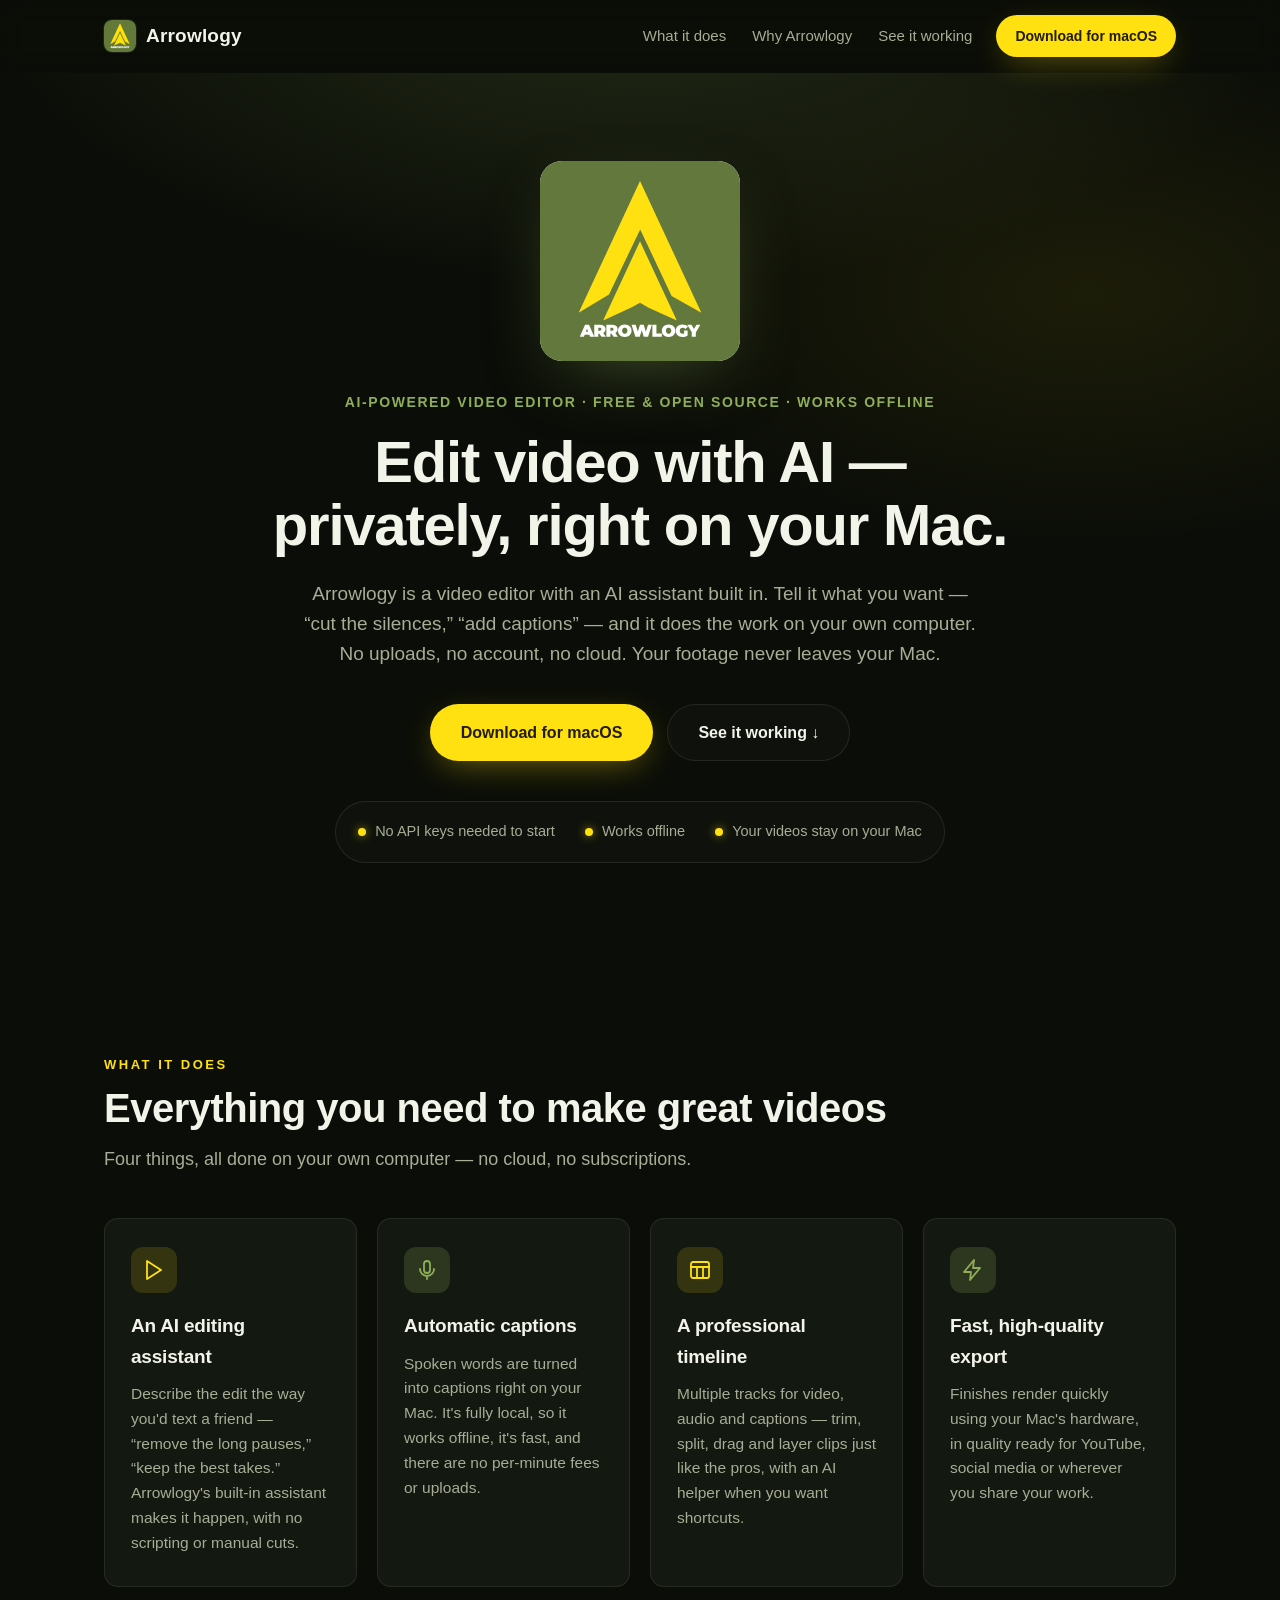
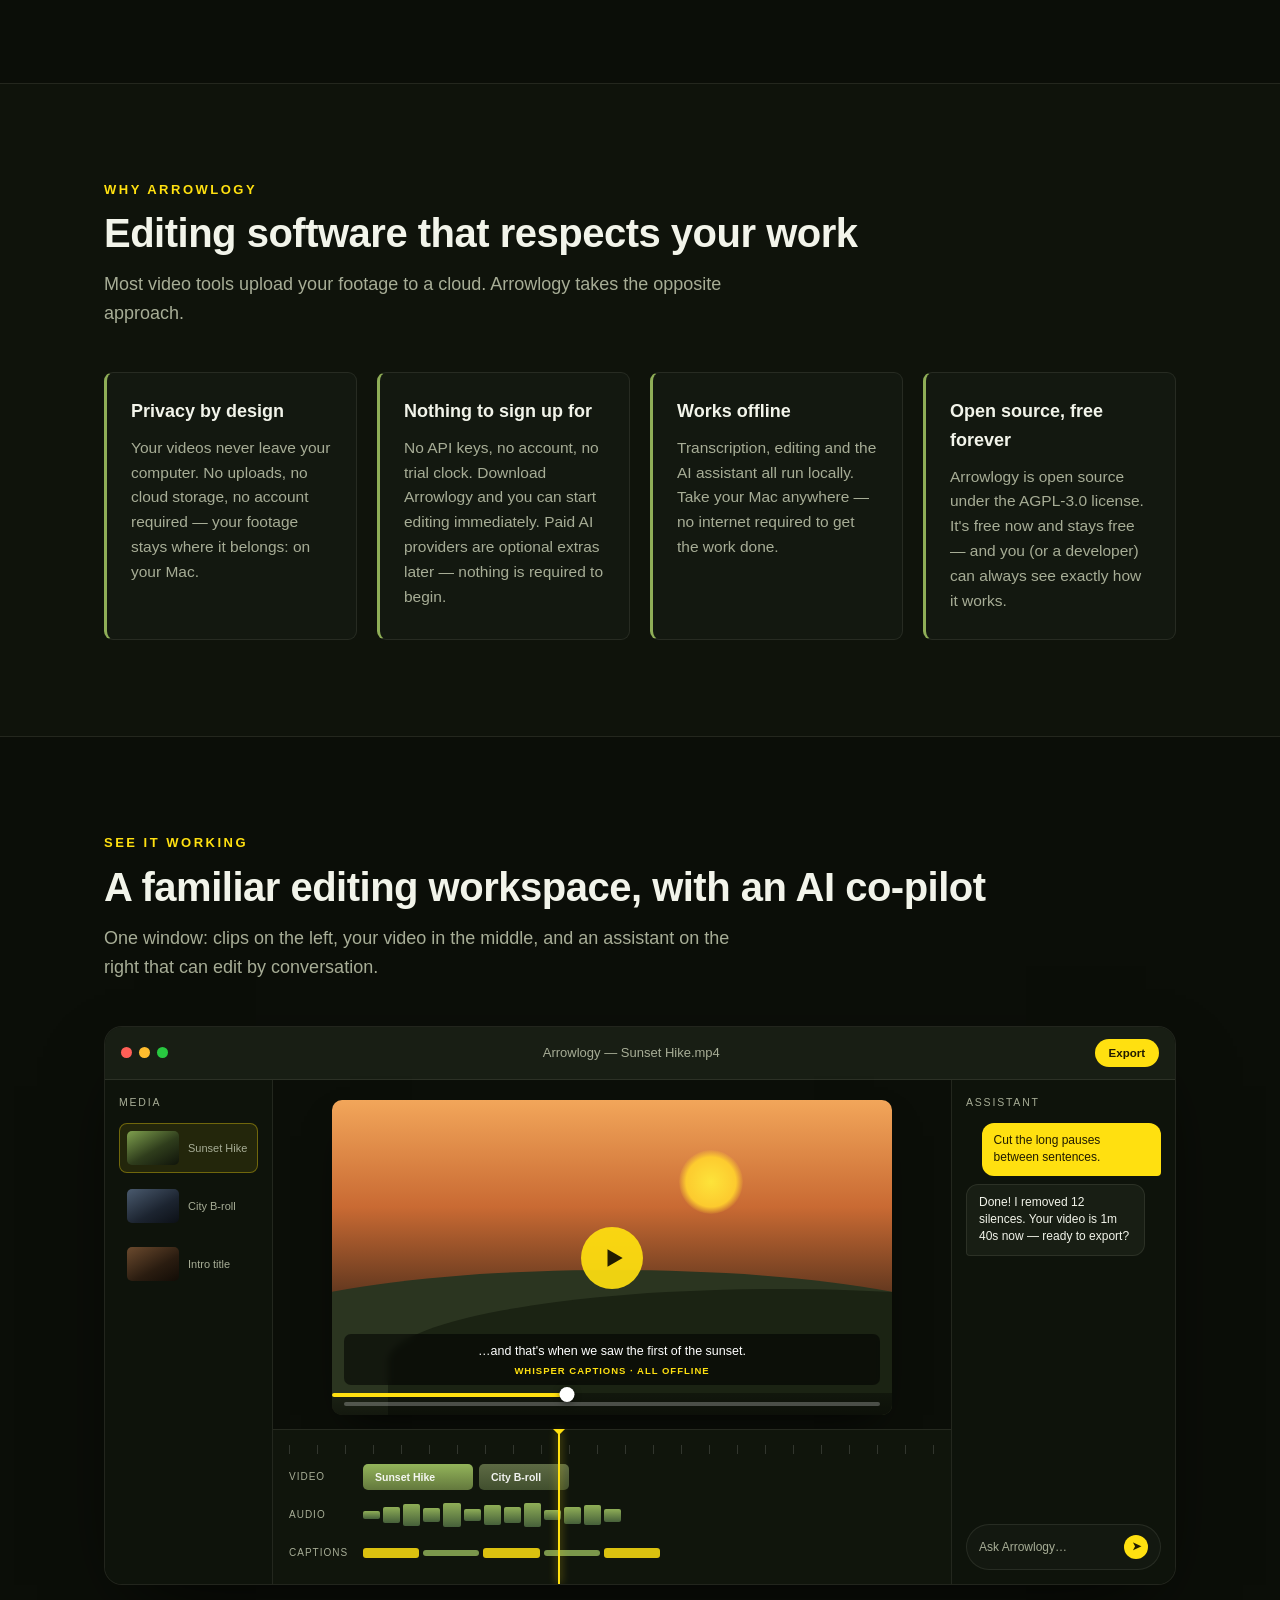
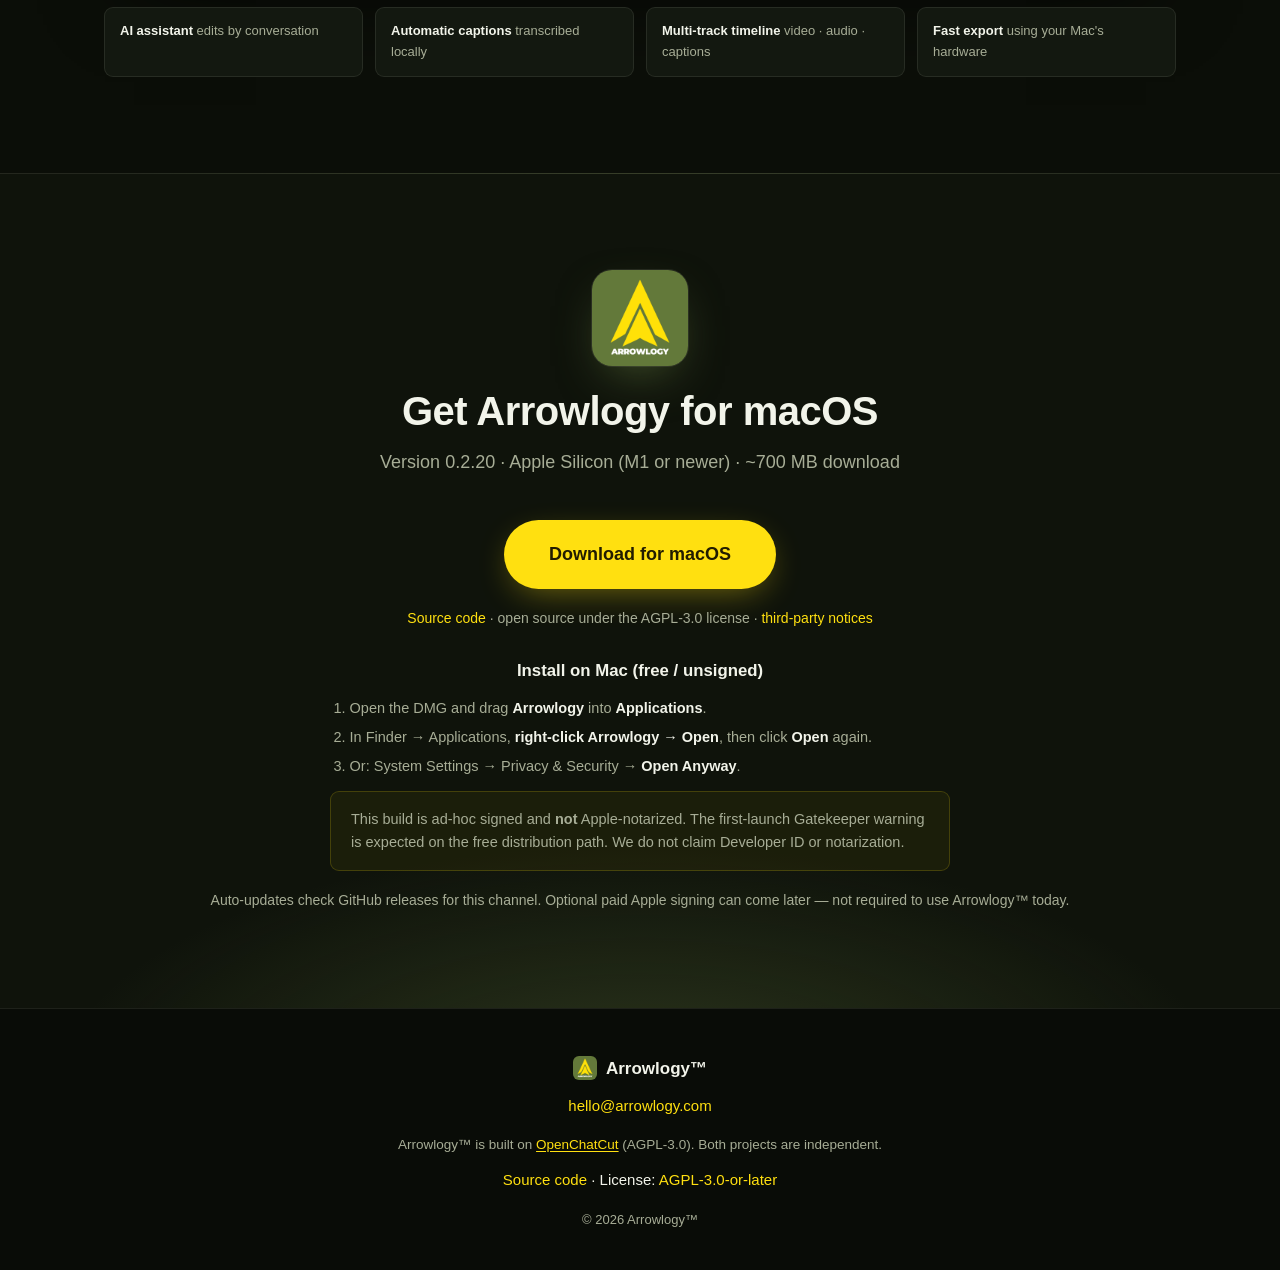
==== commit 4aebce8f: "site: bump download CTA to Arrowlogy 0.2.20 (LUT release) Co-authored-by: Cursor <cursoragent@cursor" ====
--- a/index.html
+++ b/index.html
@@ -267,10 +267,10 @@
       <div class="container download-inner reveal">
         <img class="download-icon" src="assets/img/arrowlogy-icon.png" alt="" width="96" height="96" />
         <h2 class="section-title">Get Arrowlogy for macOS</h2>
-        <p class="section-lead">Version 0.2.18 &middot; Apple Silicon (M1 or newer) &middot; ~700 MB download</p>
-
-        <a class="btn btn-primary btn-xl" href="https://github.com/lazynextai/arrowlogy/releases/latest/download/Arrowlogy-0.2.18-arm64.dmg">Download for macOS</a>
-        <!-- The DMG is hosted on the GitHub release: https://github.com/lazynextai/arrowlogy/releases/latest/download/Arrowlogy-0.2.18-arm64.dmg (Cloudflare Pages caps files at 25 MB). -->
+        <p class="section-lead">Version 0.2.20 &middot; Apple Silicon (M1 or newer) &middot; ~700 MB download</p>
+
+        <a class="btn btn-primary btn-xl" href="https://github.com/lazynextai/arrowlogy/releases/latest/download/Arrowlogy-0.2.20-arm64.dmg">Download for macOS</a>
+        <!-- The DMG is hosted on the GitHub release: https://github.com/lazynextai/arrowlogy/releases/latest/download/Arrowlogy-0.2.20-arm64.dmg (Cloudflare Pages caps files at 25 MB). -->
 
         <p class="download-more">
           <a href="https://github.com/lazynextai/OpenChatCut" target="_blank" rel="noopener noreferrer">Source code</a>
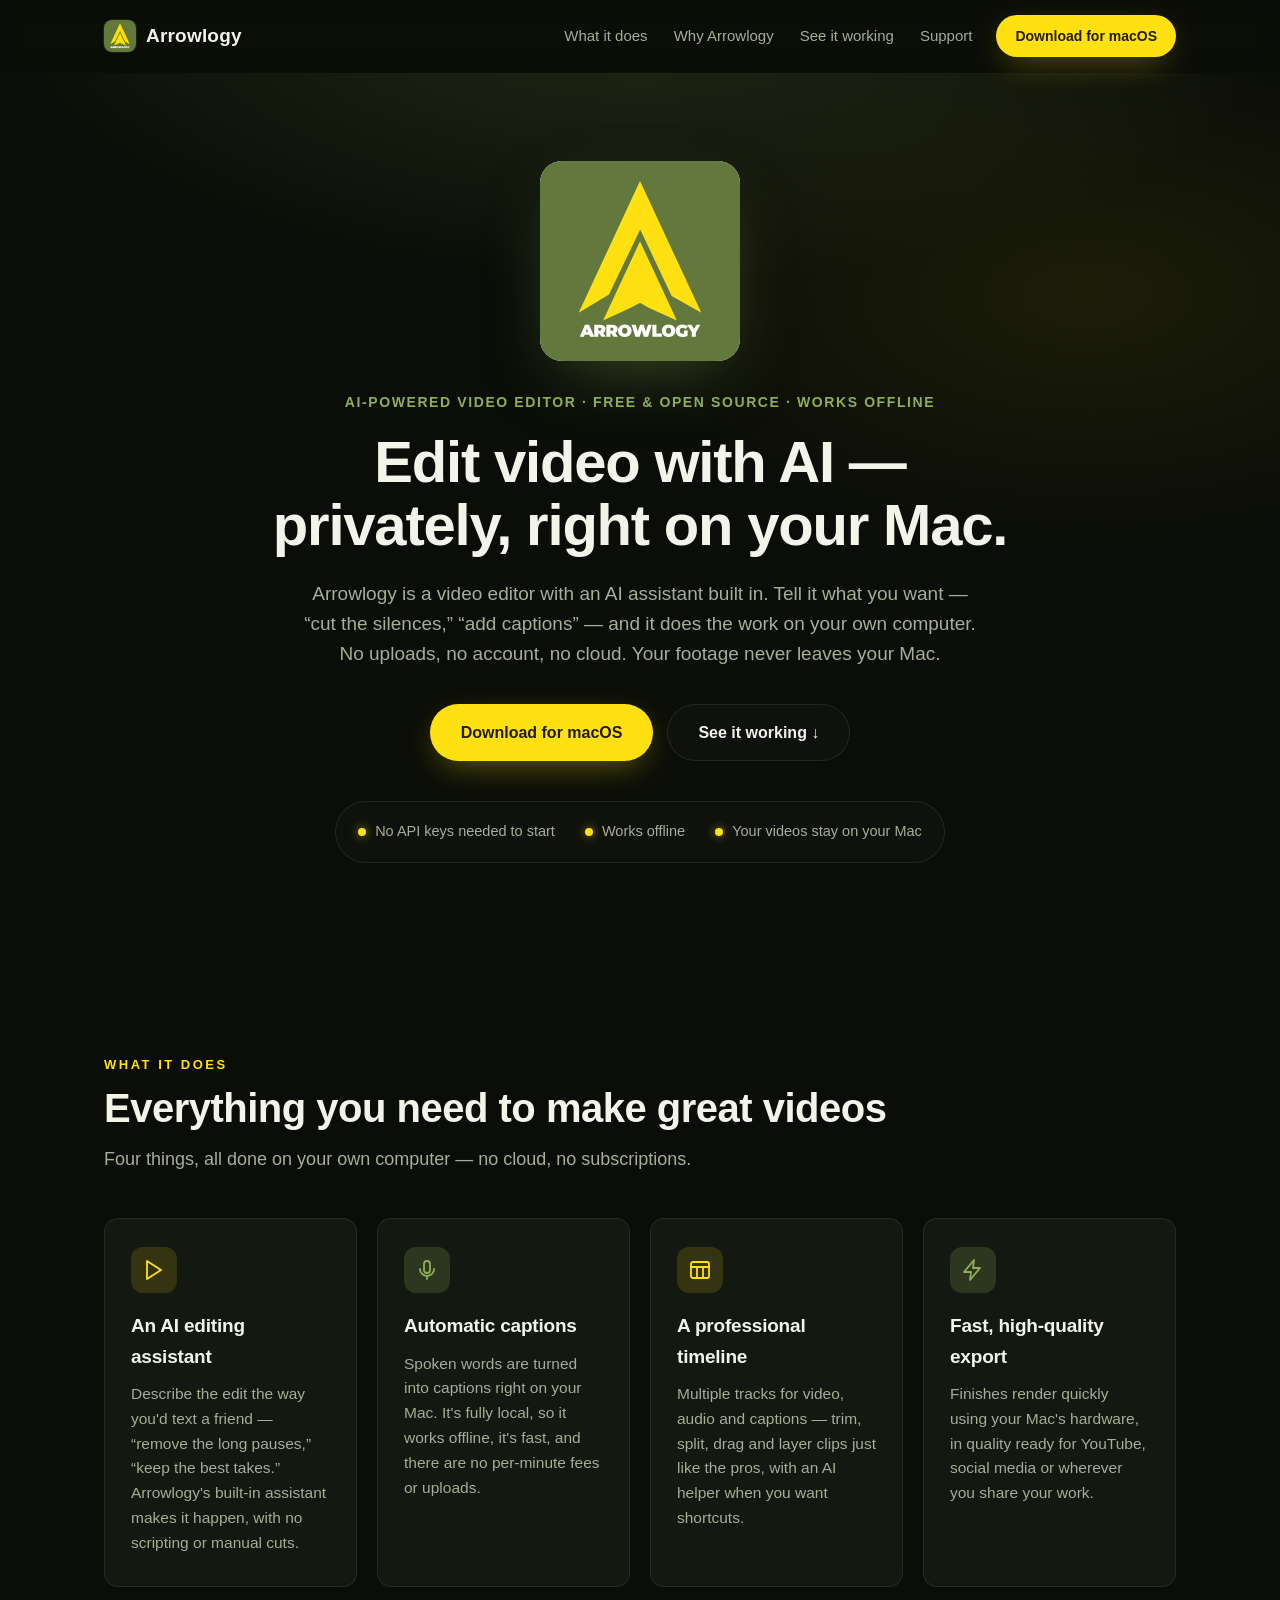
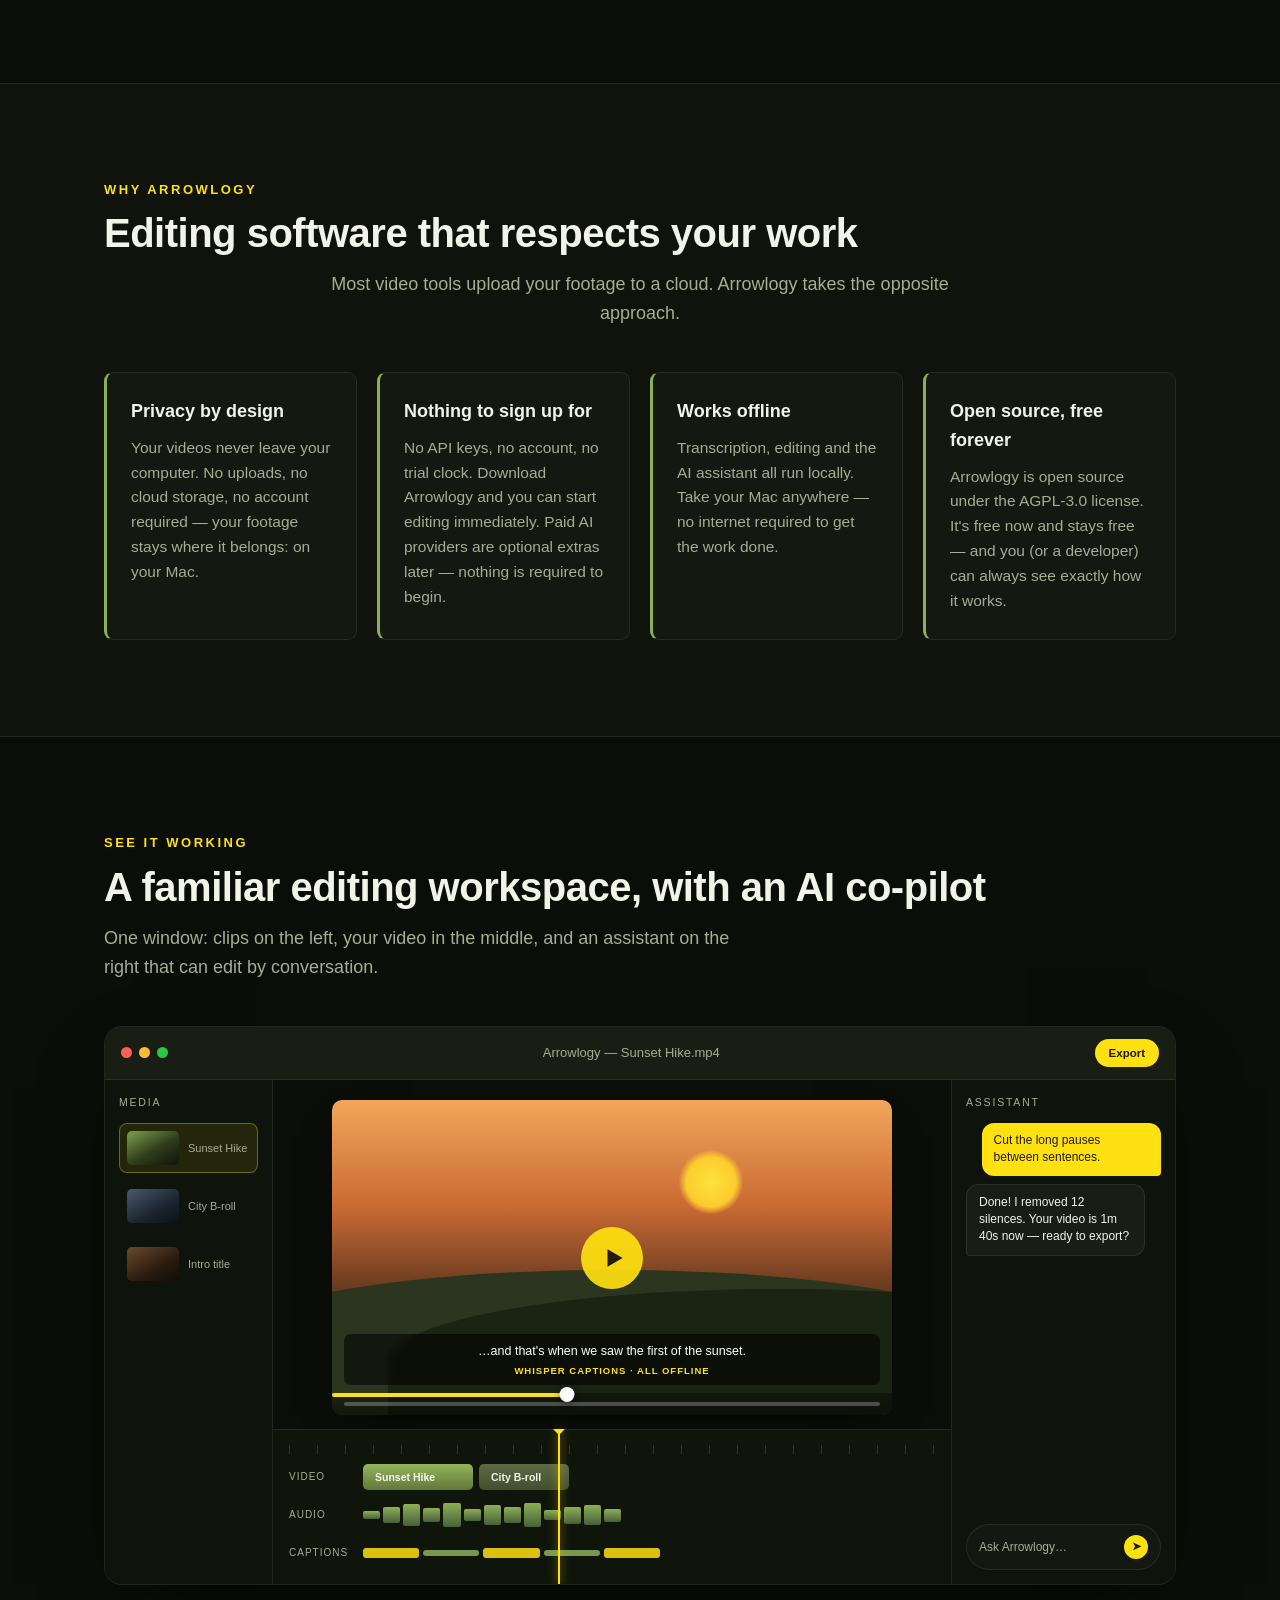
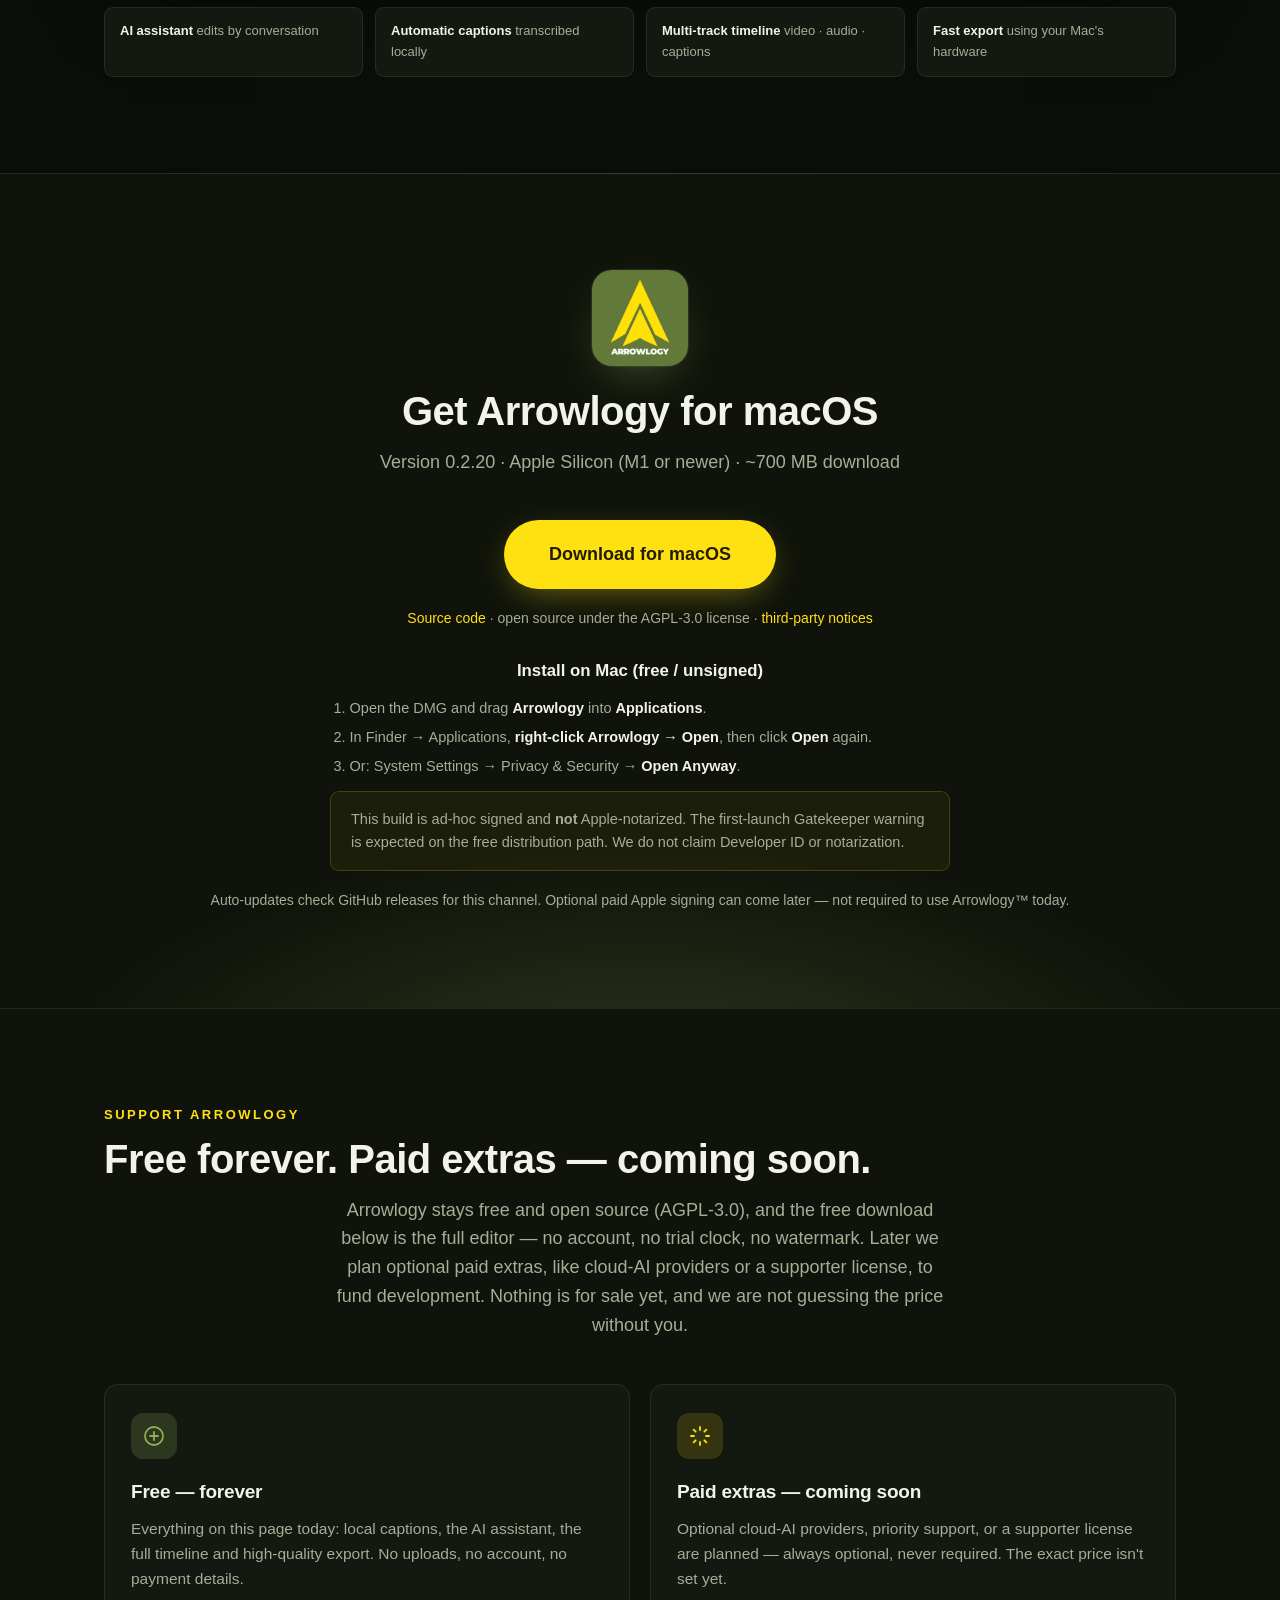
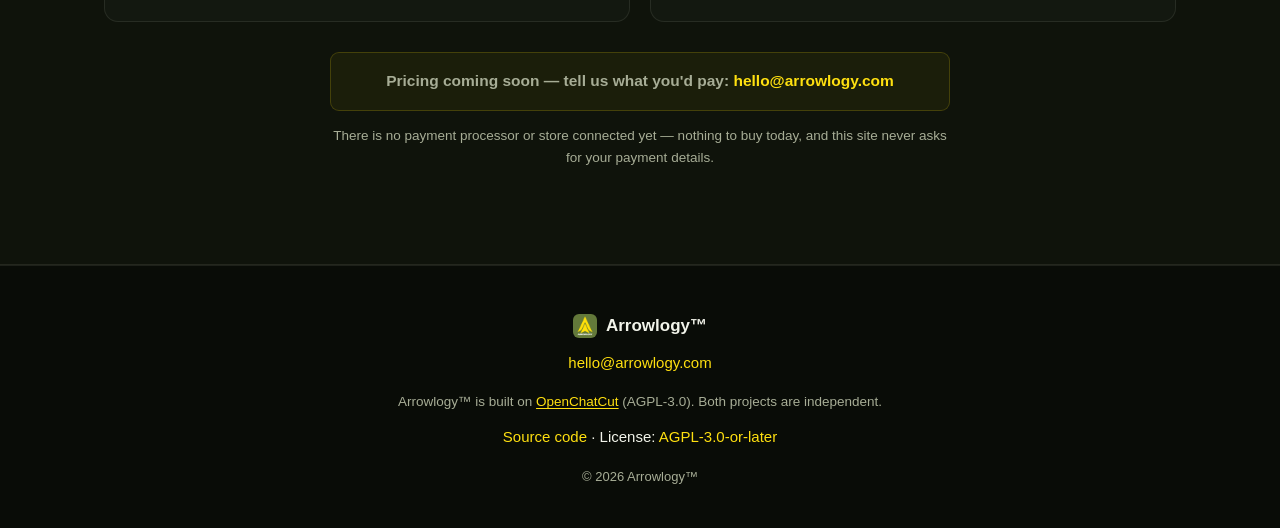
==== commit e3177fd1: "site: add Support / pricing-coming-soon section (selling readiness, no payment processor) Co-authore" ====
--- a/index.html
+++ b/index.html
@@ -53,6 +53,7 @@
         <li><a href="#features">What it does</a></li>
         <li><a href="#why">Why Arrowlogy</a></li>
         <li><a href="#preview">See it working</a></li>
+        <li><a href="#support">Support</a></li>
         <li class="nav-cta-mobile"><a class="btn btn-primary btn-sm" href="#download">Download for macOS</a></li>
       </ul>
 
@@ -296,6 +297,47 @@
       </div>
     </section>
 
+  <!-- ============ SUPPORT / PRICING ============ -->
+    <section class="section section-alt" id="support">
+      <div class="container">
+        <p class="section-eyebrow">Support Arrowlogy</p>
+        <h2 class="section-title">Free forever. Paid extras — coming soon.</h2>
+        <p class="section-lead">
+          Arrowlogy stays free and open source (AGPL-3.0), and the free download below is
+          the full editor — no account, no trial clock, no watermark. Later we plan
+          optional paid extras, like cloud-AI providers or a supporter license, to fund
+          development. Nothing is for sale yet, and we are not guessing the price without you.
+        </p>
+
+        <div class="cards reveal">
+          <article class="card">
+            <div class="card-icon card-icon-green" aria-hidden="true">
+              <svg viewBox="0 0 24 24" fill="none" stroke="currentColor" stroke-width="1.8" stroke-linecap="round" stroke-linejoin="round"><path d="M12 8v8M8 12h8"/><circle cx="12" cy="12" r="9"/></svg>
+            </div>
+            <h3>Free — forever</h3>
+            <p>Everything on this page today: local captions, the AI assistant, the full timeline and high-quality export. No uploads, no account, no payment details.</p>
+          </article>
+
+          <article class="card">
+            <div class="card-icon card-icon-yellow" aria-hidden="true">
+              <svg viewBox="0 0 24 24" fill="none" stroke="currentColor" stroke-width="1.8" stroke-linecap="round" stroke-linejoin="round"><path d="M12 3v3M12 18v3M3 12h3M18 12h3M5.6 5.6l2.1 2.1M16.3 16.3l2.1 2.1M5.6 18.4l2.1-2.1M16.3 7.7l2.1-2.1"/></svg>
+            </div>
+            <h3>Paid extras — coming soon</h3>
+            <p>Optional cloud-AI providers, priority support, or a supporter license are planned — always optional, never required. The exact price isn't set yet.</p>
+          </article>
+        </div>
+
+        <p class="support-note">
+          <b>Pricing coming soon — tell us what you'd pay:</b>
+          <a href="mailto:hello@arrowlogy.com?subject=Arrowlogy%20pricing%20feedback">hello@arrowlogy.com</a>
+        </p>
+        <p class="support-fineprint">
+          There is no payment processor or store connected yet — nothing to buy today, and
+          this site never asks for your payment details.
+        </p>
+      </div>
+    </section>
+
   </main>
 
   <!-- ============ FOOTER ============ -->
--- a/assets/css/styles.css
+++ b/assets/css/styles.css
@@ -788,6 +788,33 @@
   margin: 18px 0 0;
   color: var(--muted);
   font-size: 14px;
+}
+
+/* ---------- support / pricing ---------- */
+.section-alt .section-lead { max-width: 620px; margin-left: auto; margin-right: auto; text-align: center; }
+.support-note {
+  margin: 30px auto 0;
+  max-width: 620px;
+  color: var(--muted);
+  font-size: 15.5px;
+  text-align: center;
+  background: rgba(255, 224, 16, 0.05);
+  border: 1px solid rgba(255, 224, 16, 0.18);
+  border-radius: var(--radius-sm);
+  padding: 16px 20px;
+}
+.support-note a {
+  color: var(--accent);
+  font-weight: 600;
+  text-underline-offset: 2px;
+}
+.support-note a:hover { text-decoration: underline; }
+.support-fineprint {
+  margin: 14px auto 0;
+  max-width: 620px;
+  color: var(--muted);
+  font-size: 13.5px;
+  text-align: center;
 }
 
 /* ---------- footer ---------- */
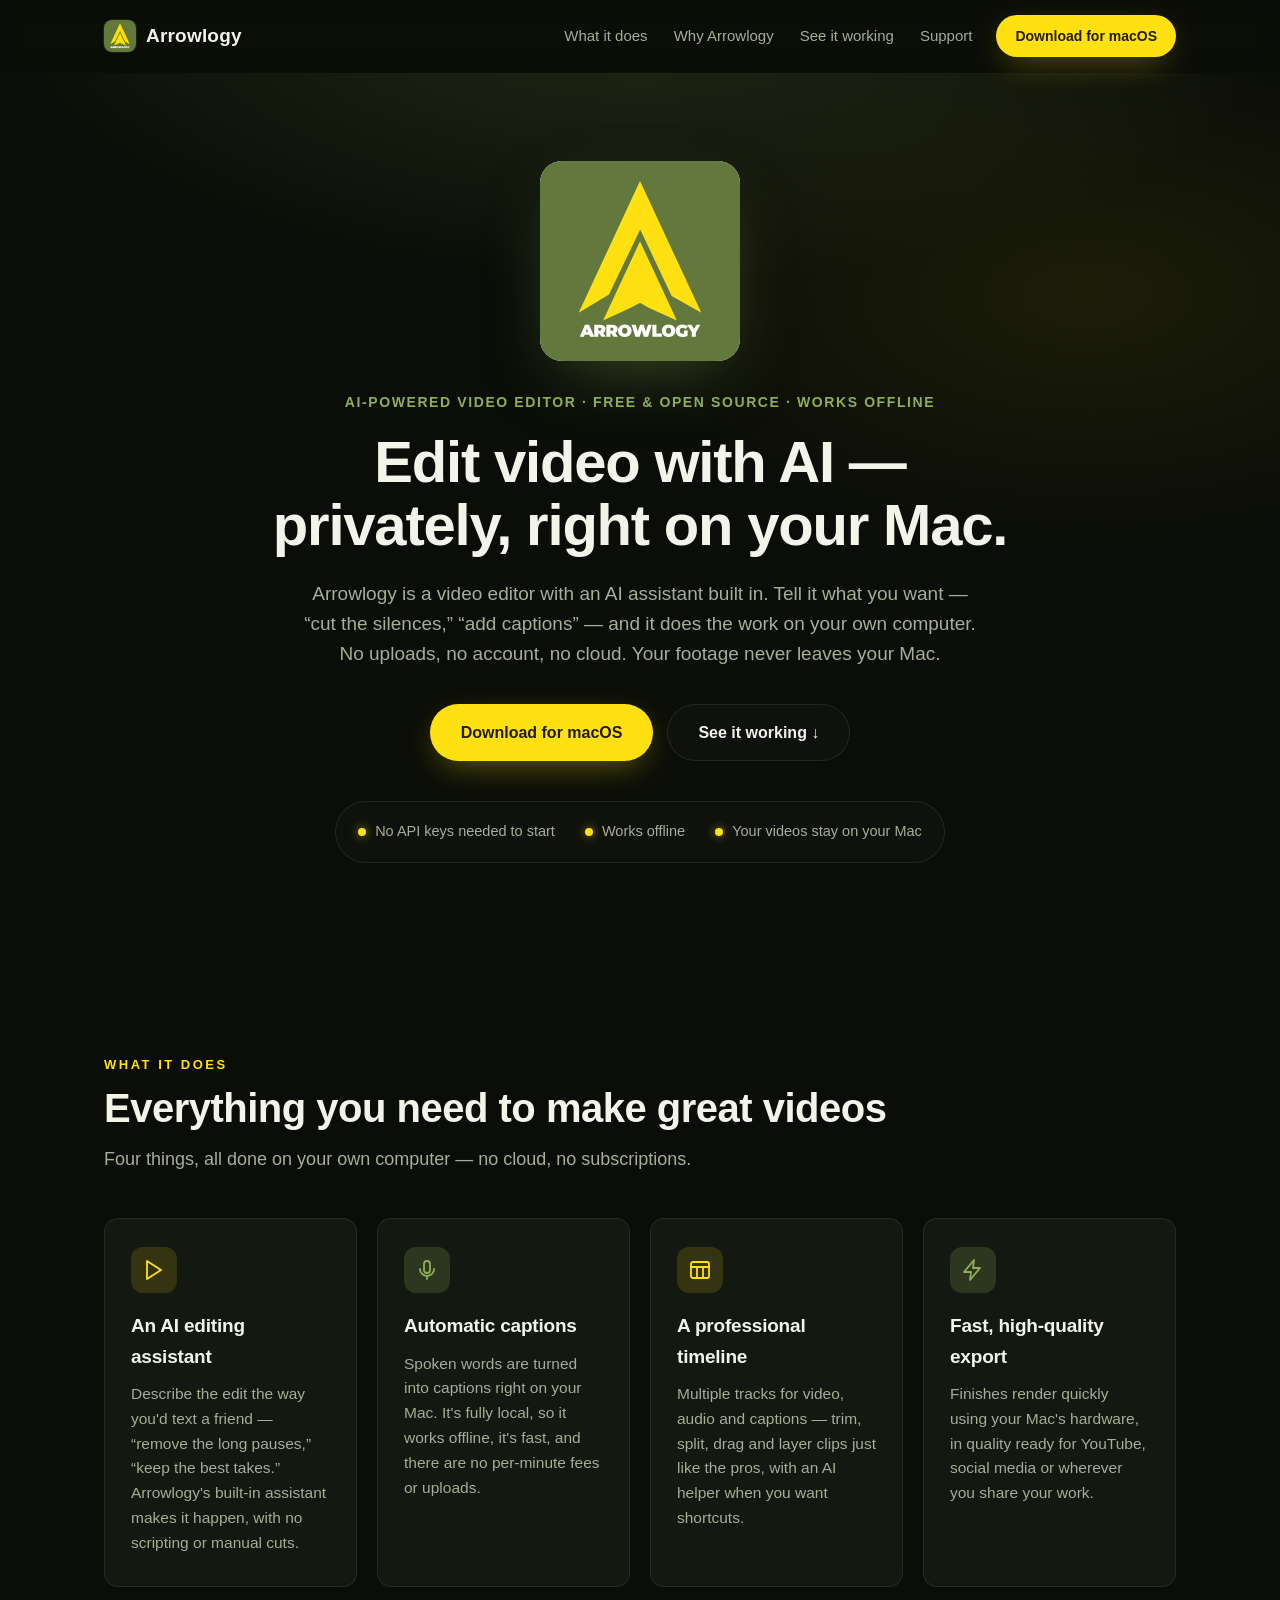
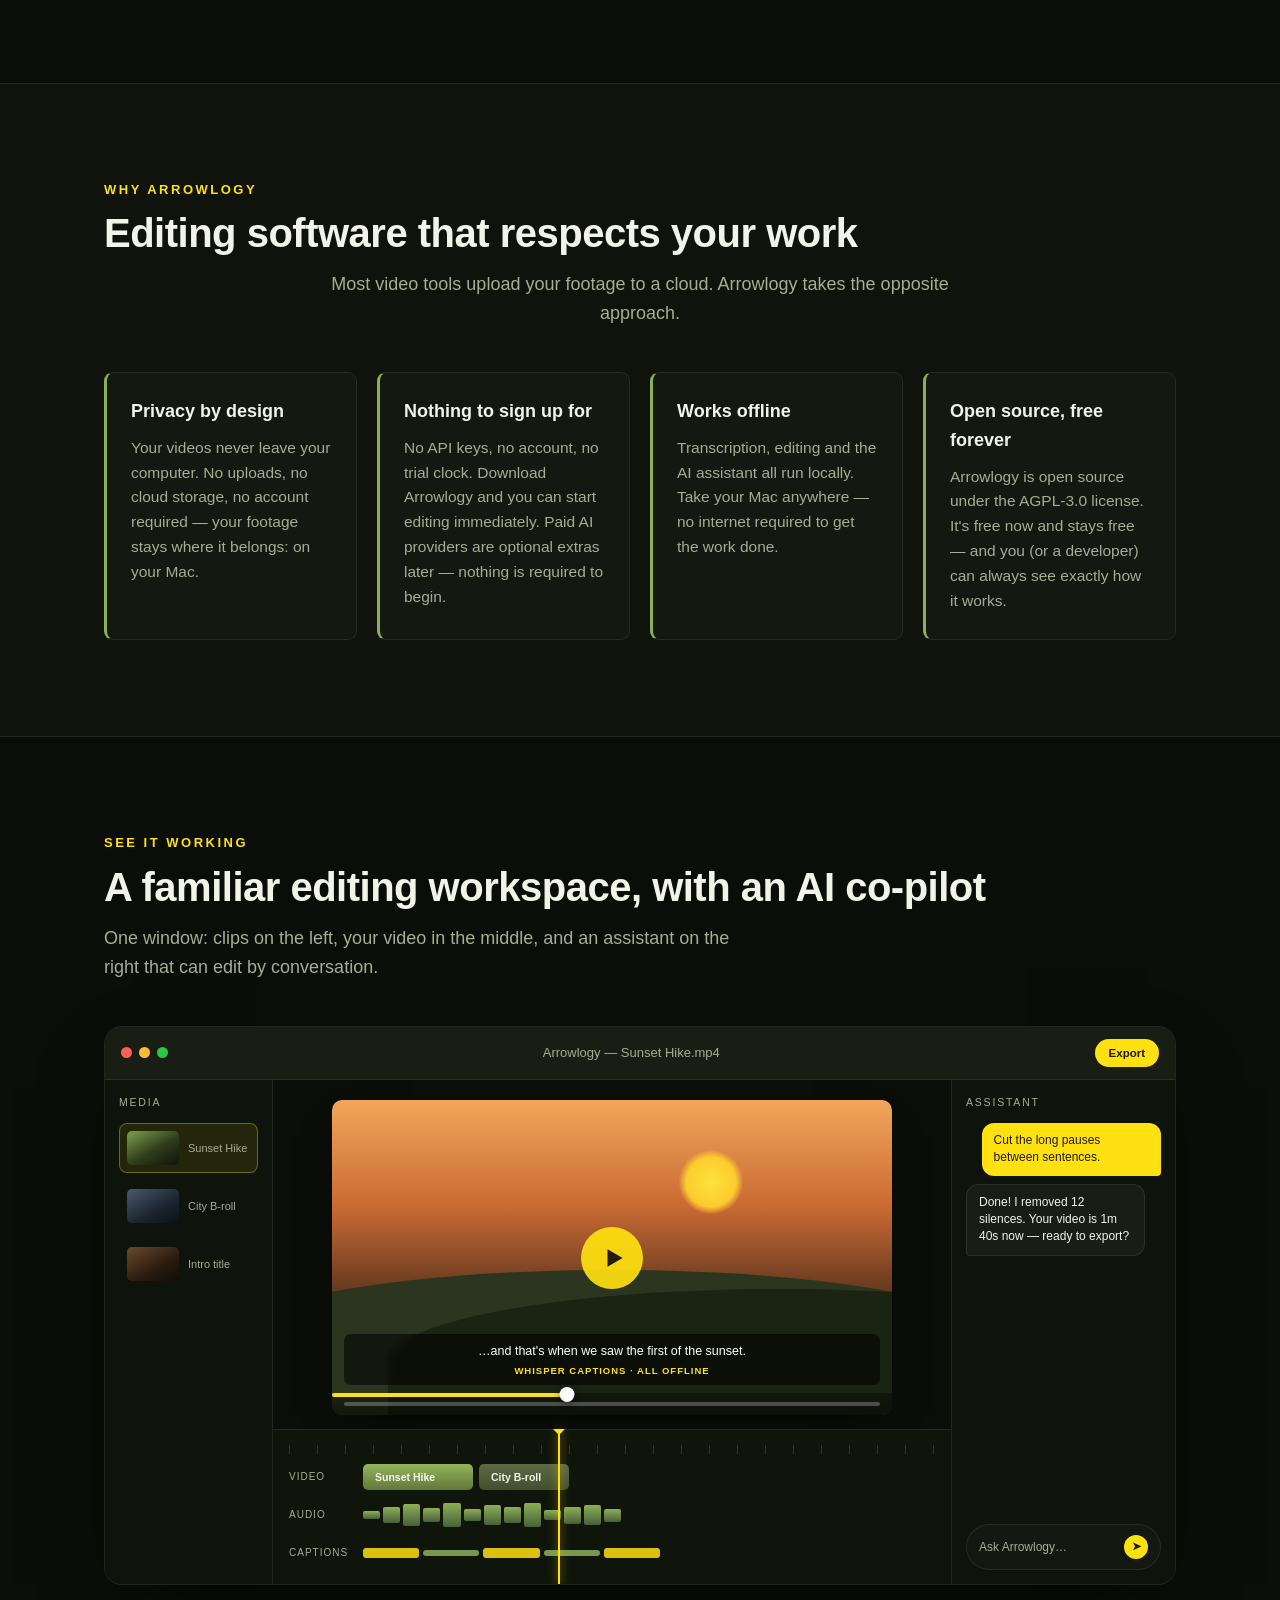
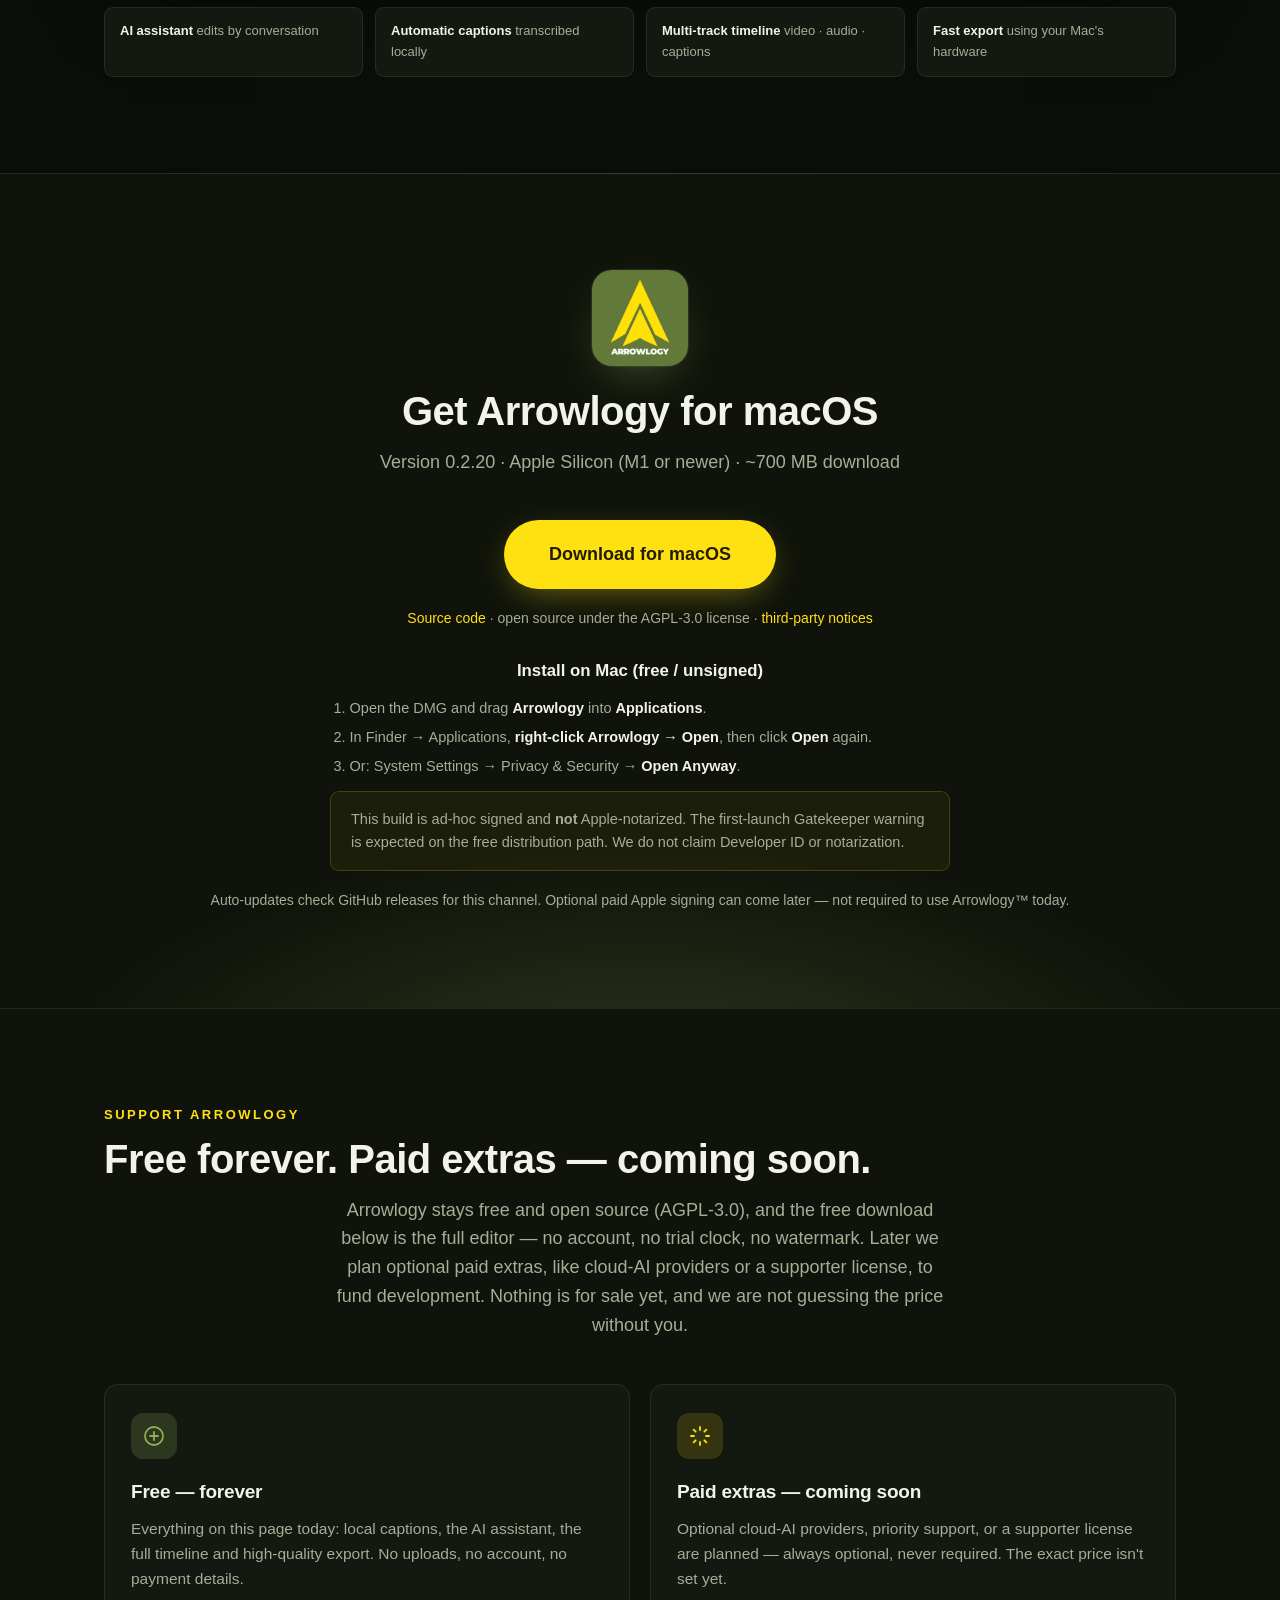
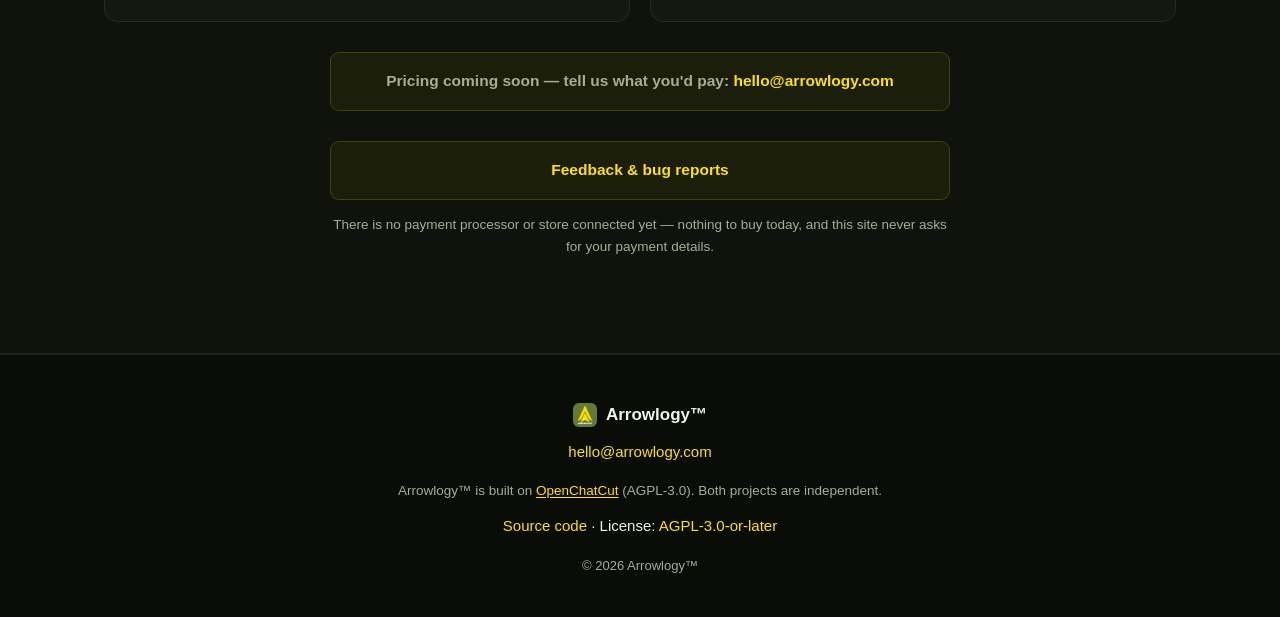
==== commit bc3c24c0: "Add Feedback & bug reports link to GitHub Discussions Co-authored-by: Cursor <cursoragent@cursor.com" ====
--- a/index.html
+++ b/index.html
@@ -331,6 +331,9 @@
           <b>Pricing coming soon — tell us what you'd pay:</b>
           <a href="mailto:hello@arrowlogy.com?subject=Arrowlogy%20pricing%20feedback">hello@arrowlogy.com</a>
         </p>
+        <p class="support-note">
+          <a href="https://github.com/lazynextai/arrowlogy/discussions" target="_blank" rel="noopener noreferrer">Feedback &amp; bug reports</a>
+        </p>
         <p class="support-fineprint">
           There is no payment processor or store connected yet — nothing to buy today, and
           this site never asks for your payment details.
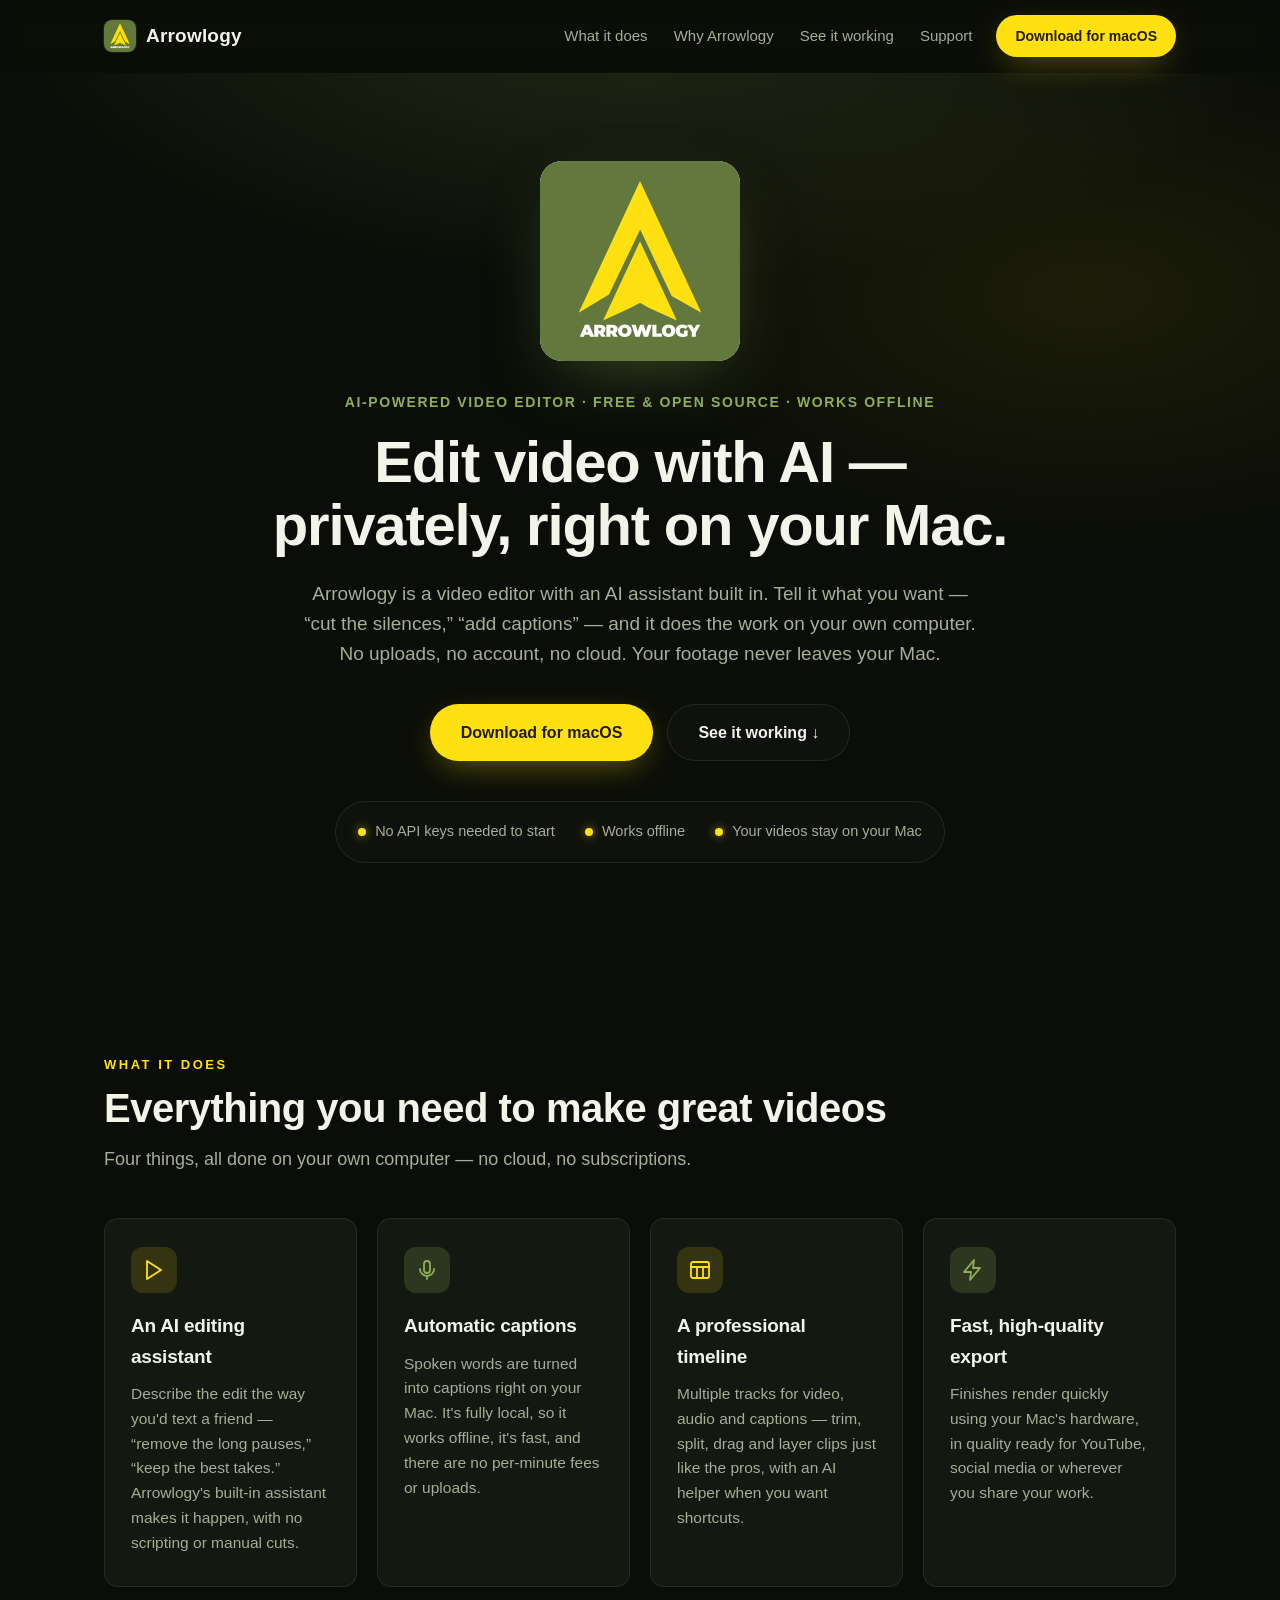
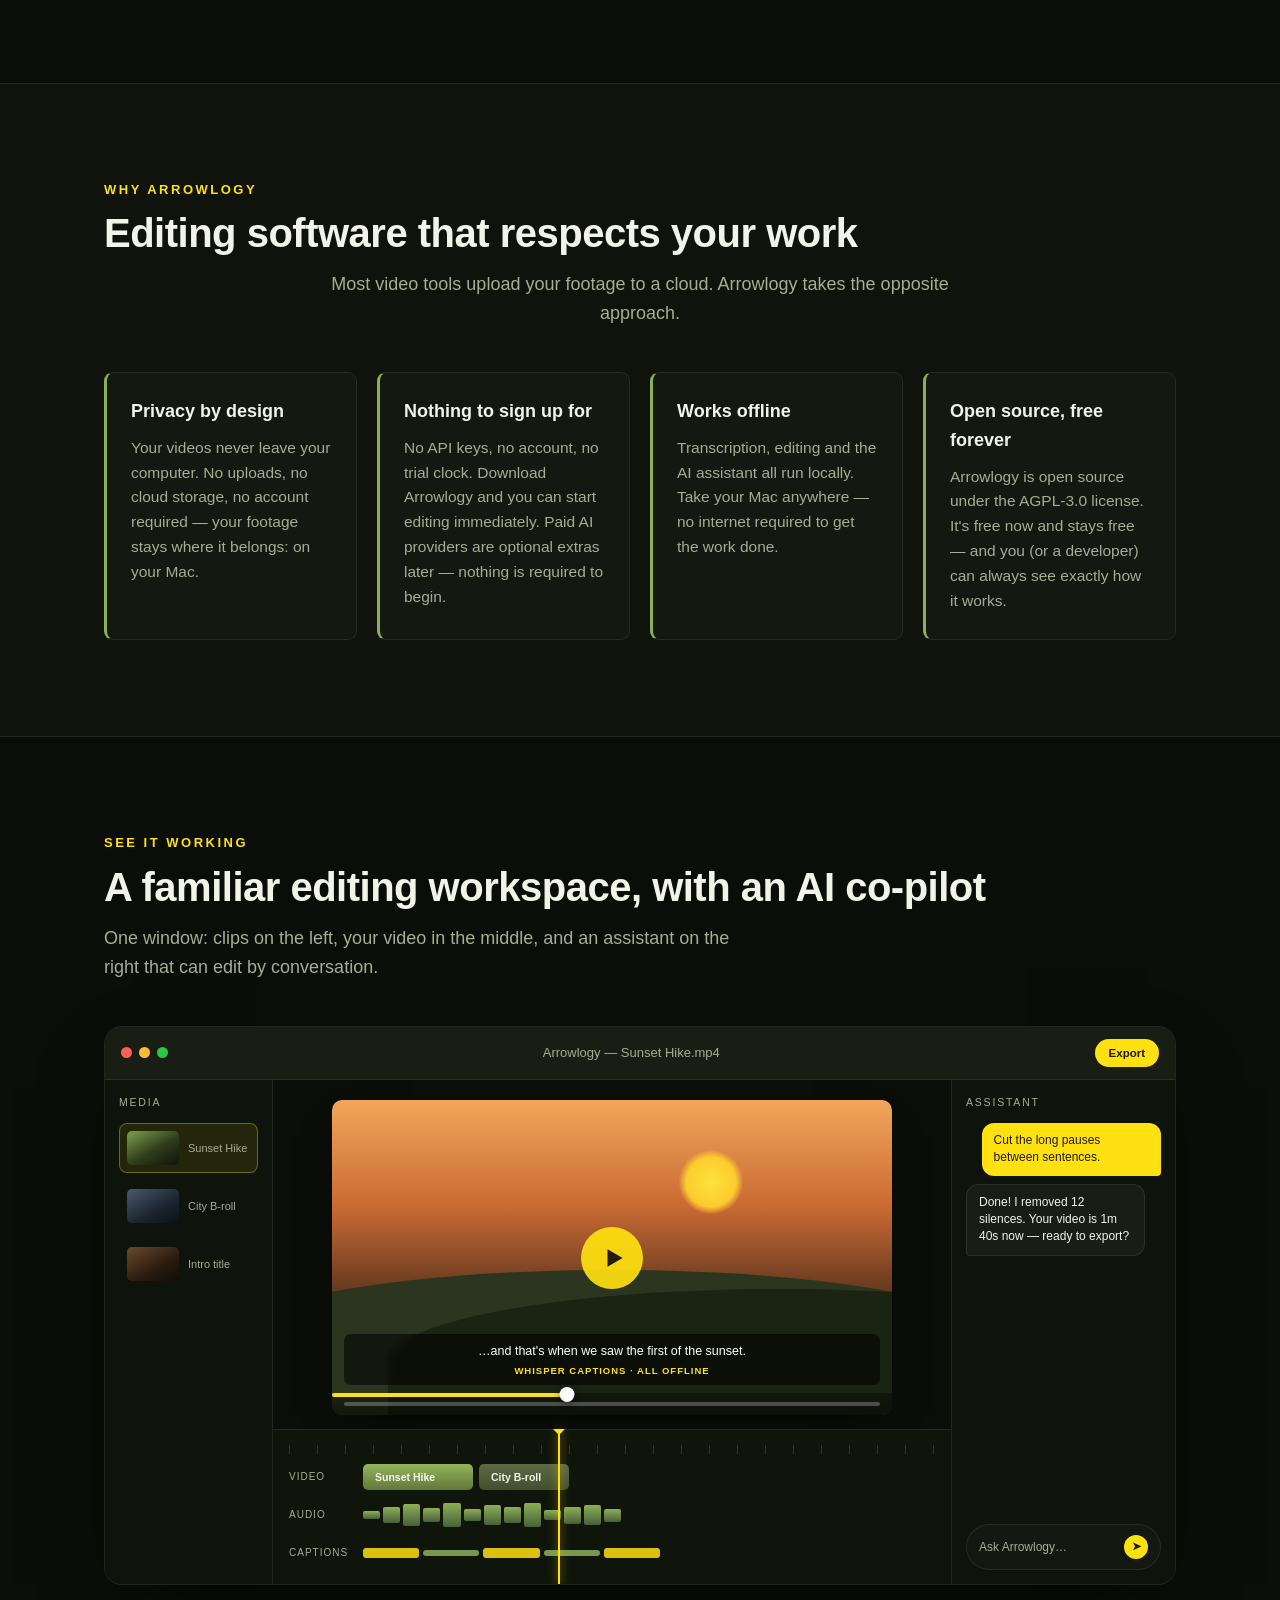
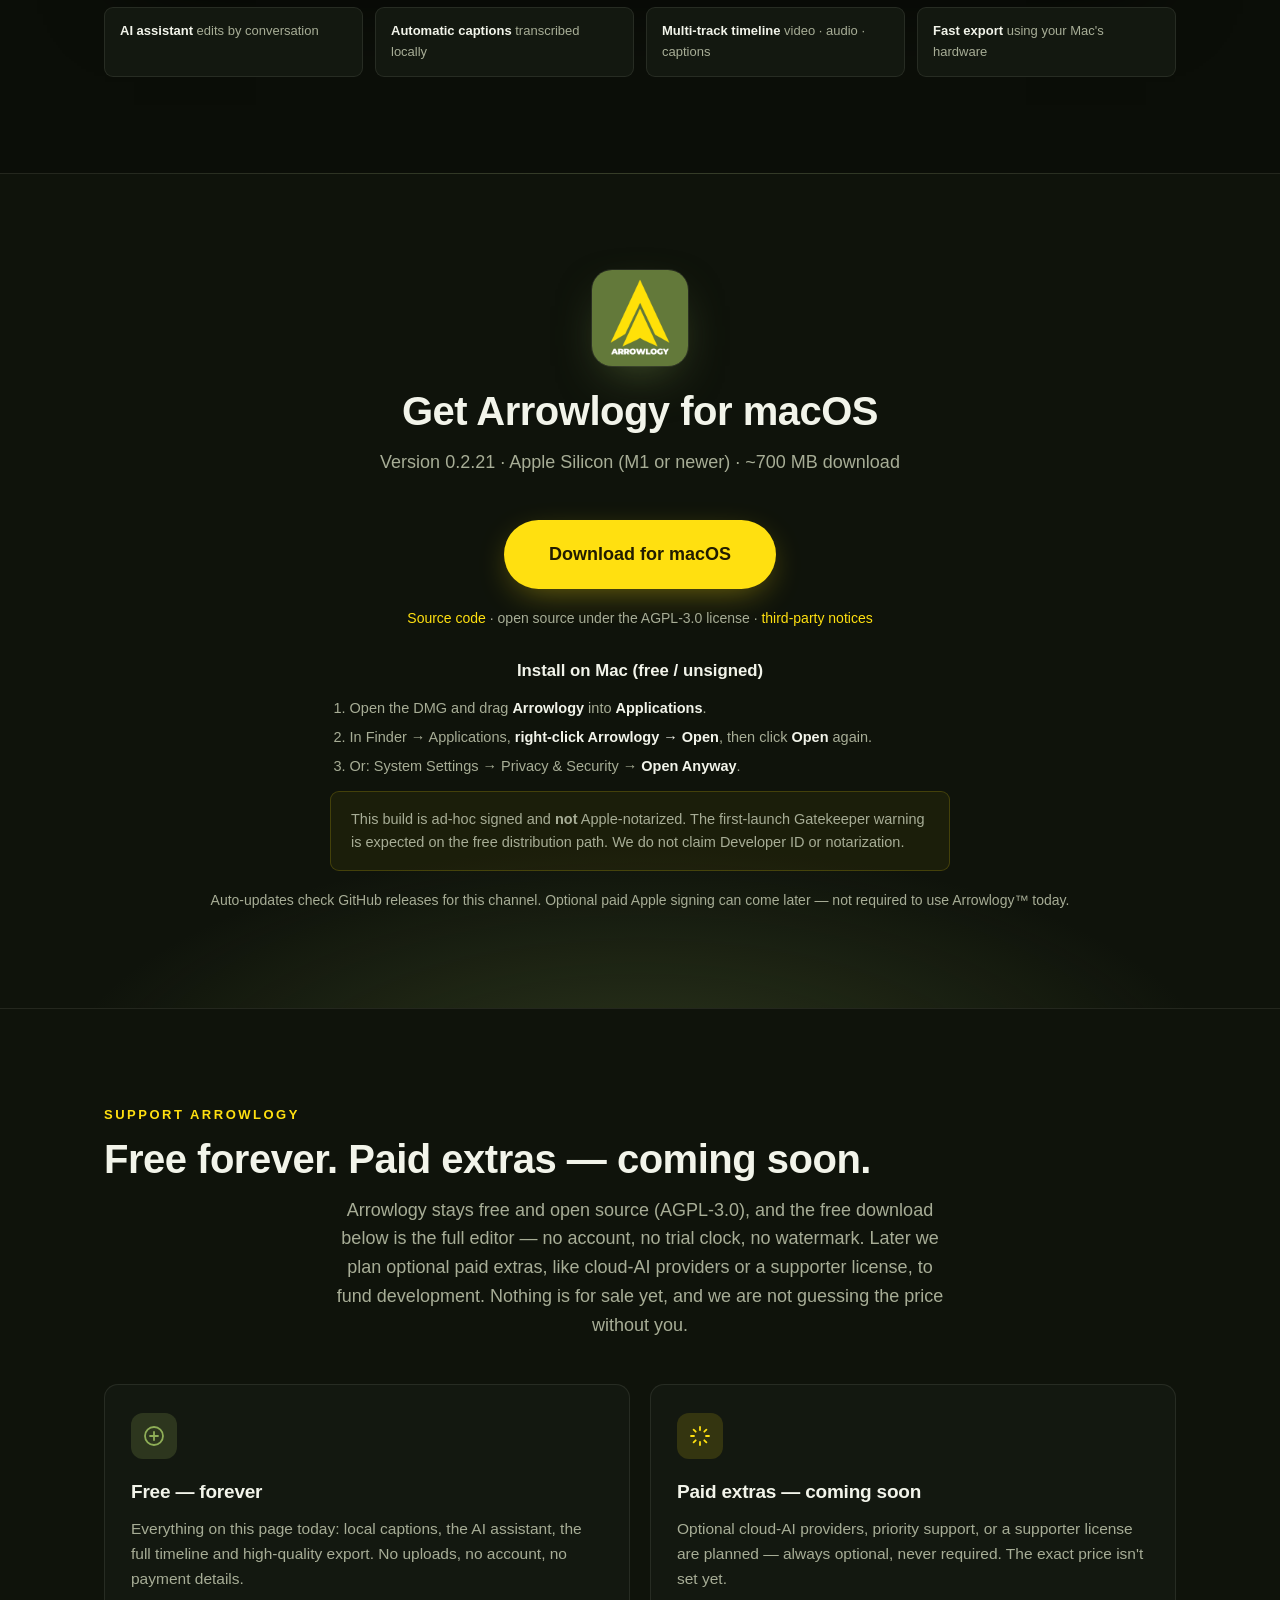
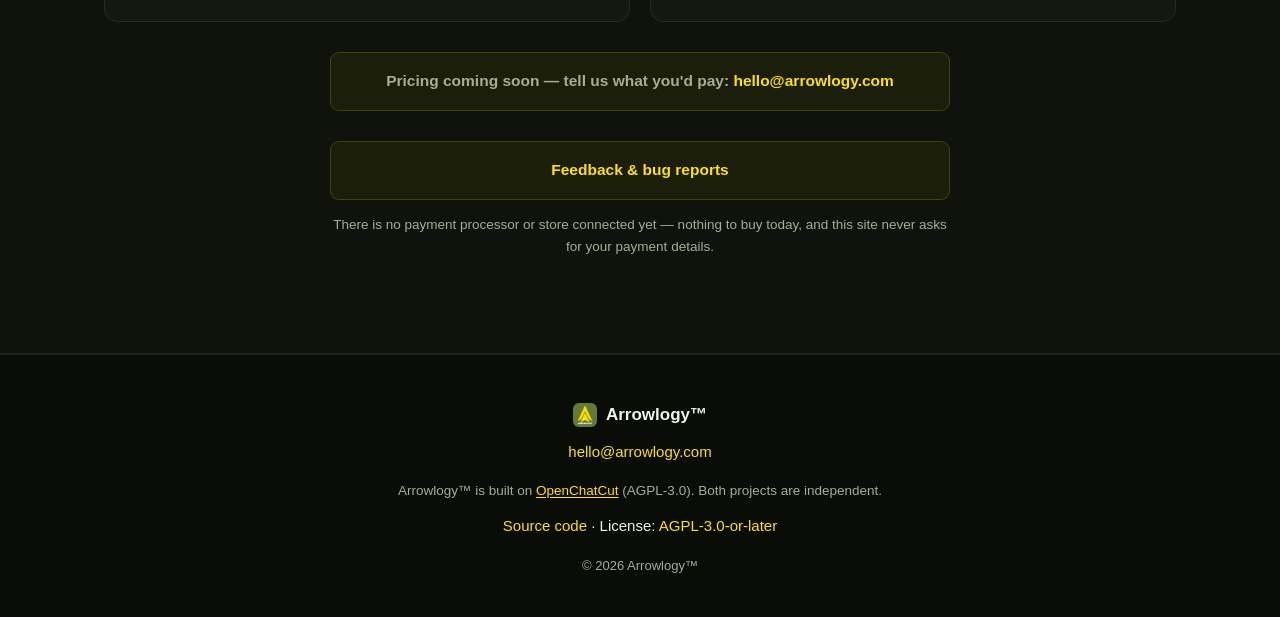
==== commit 6b14a960: "chore(site): bump download CTA to Arrowlogy 0.2.21 Co-authored-by: Cursor <cursoragent@cursor.com>" ====
--- a/index.html
+++ b/index.html
@@ -268,10 +268,10 @@
       <div class="container download-inner reveal">
         <img class="download-icon" src="assets/img/arrowlogy-icon.png" alt="" width="96" height="96" />
         <h2 class="section-title">Get Arrowlogy for macOS</h2>
-        <p class="section-lead">Version 0.2.20 &middot; Apple Silicon (M1 or newer) &middot; ~700 MB download</p>
-
-        <a class="btn btn-primary btn-xl" href="https://github.com/lazynextai/arrowlogy/releases/latest/download/Arrowlogy-0.2.20-arm64.dmg">Download for macOS</a>
-        <!-- The DMG is hosted on the GitHub release: https://github.com/lazynextai/arrowlogy/releases/latest/download/Arrowlogy-0.2.20-arm64.dmg (Cloudflare Pages caps files at 25 MB). -->
+        <p class="section-lead">Version 0.2.21 &middot; Apple Silicon (M1 or newer) &middot; ~700 MB download</p>
+
+        <a class="btn btn-primary btn-xl" href="https://github.com/lazynextai/arrowlogy/releases/latest/download/Arrowlogy-0.2.21-arm64.dmg">Download for macOS</a>
+        <!-- The DMG is hosted on the GitHub release: https://github.com/lazynextai/arrowlogy/releases/latest/download/Arrowlogy-0.2.21-arm64.dmg (Cloudflare Pages caps files at 25 MB). -->
 
         <p class="download-more">
           <a href="https://github.com/lazynextai/OpenChatCut" target="_blank" rel="noopener noreferrer">Source code</a>
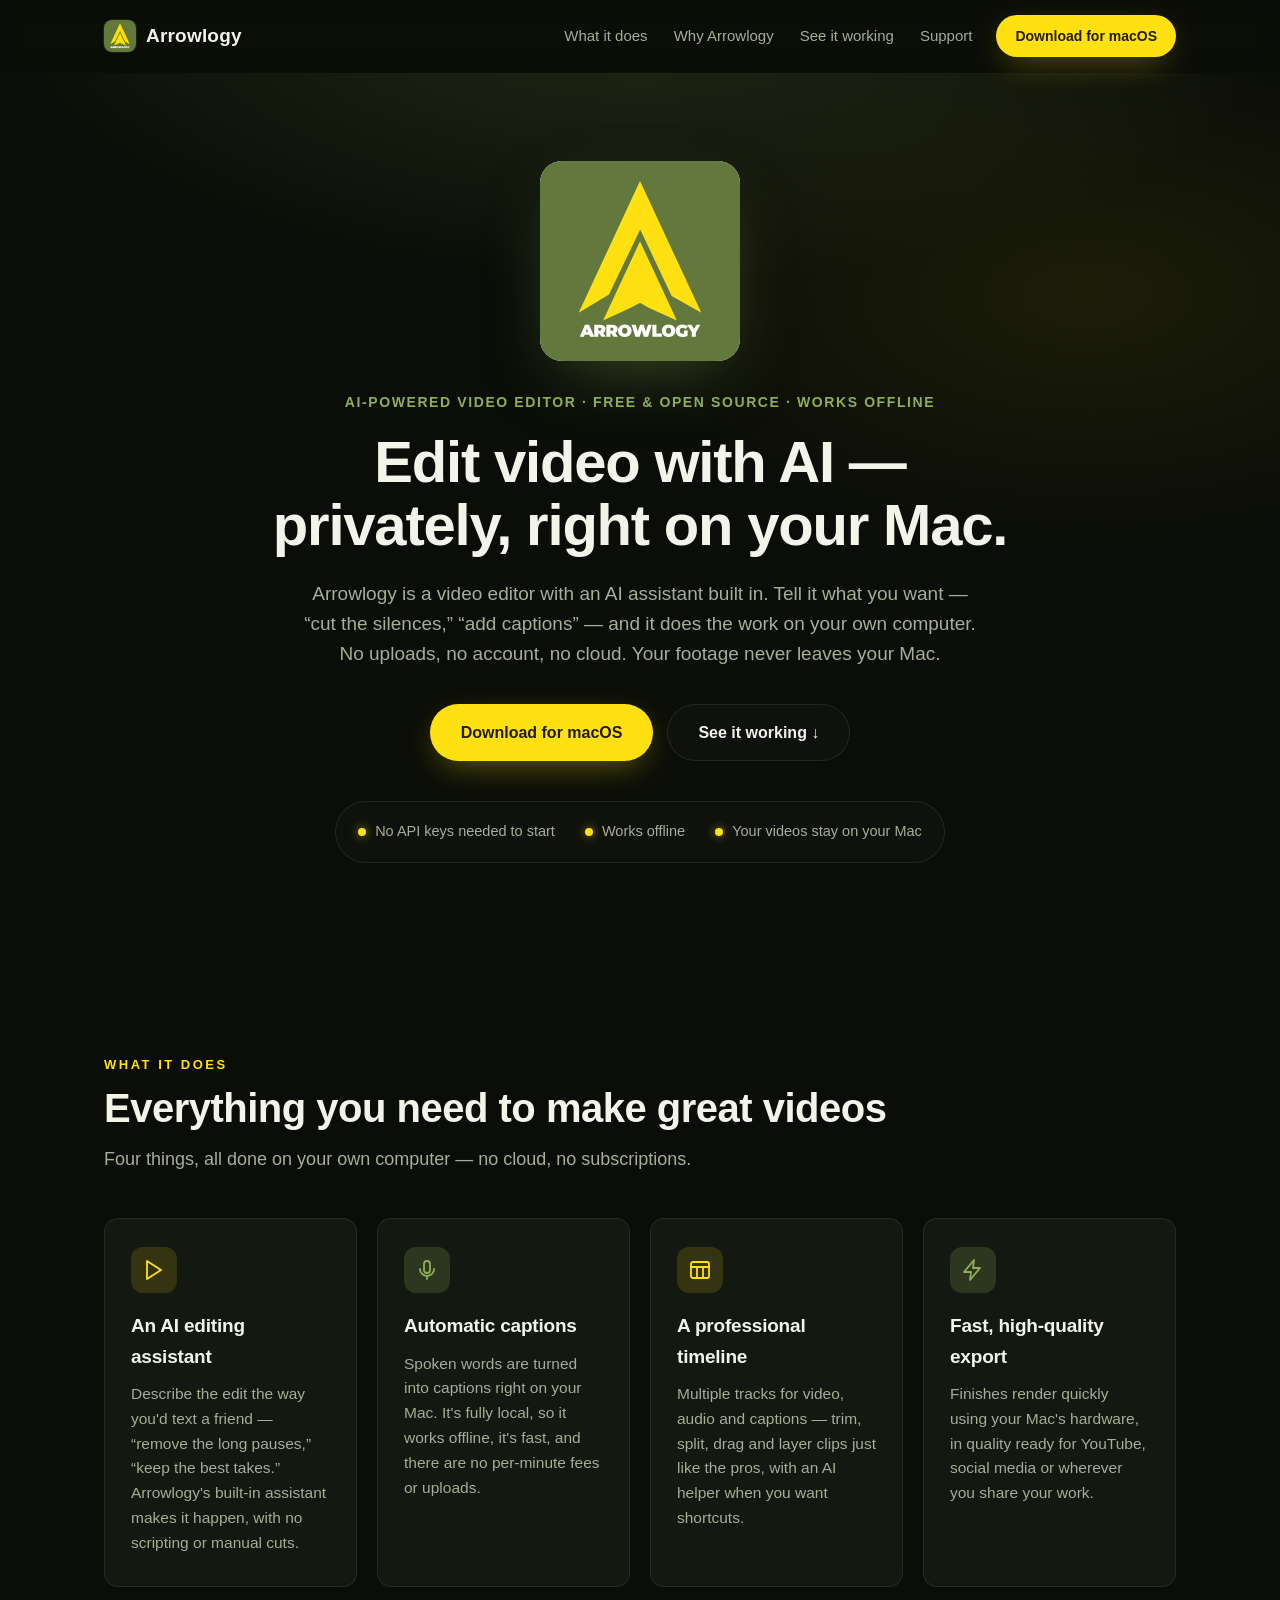
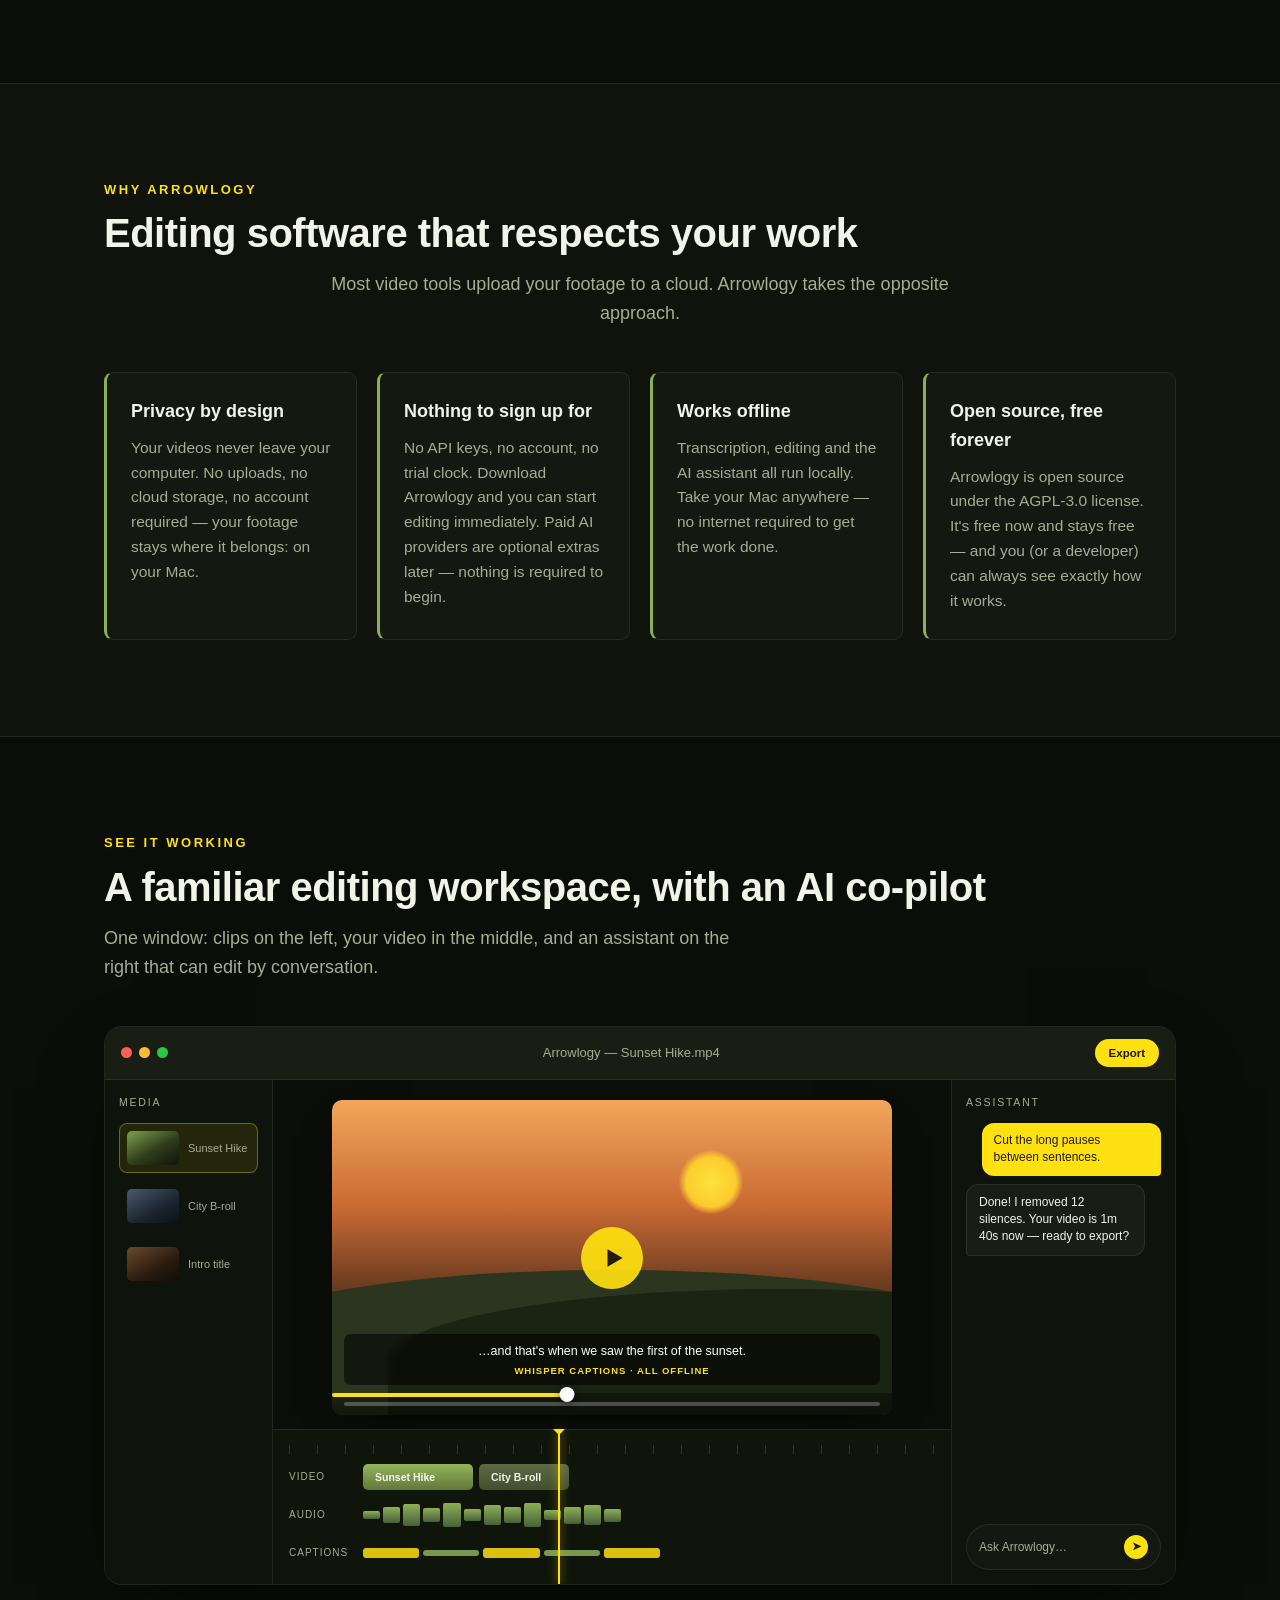
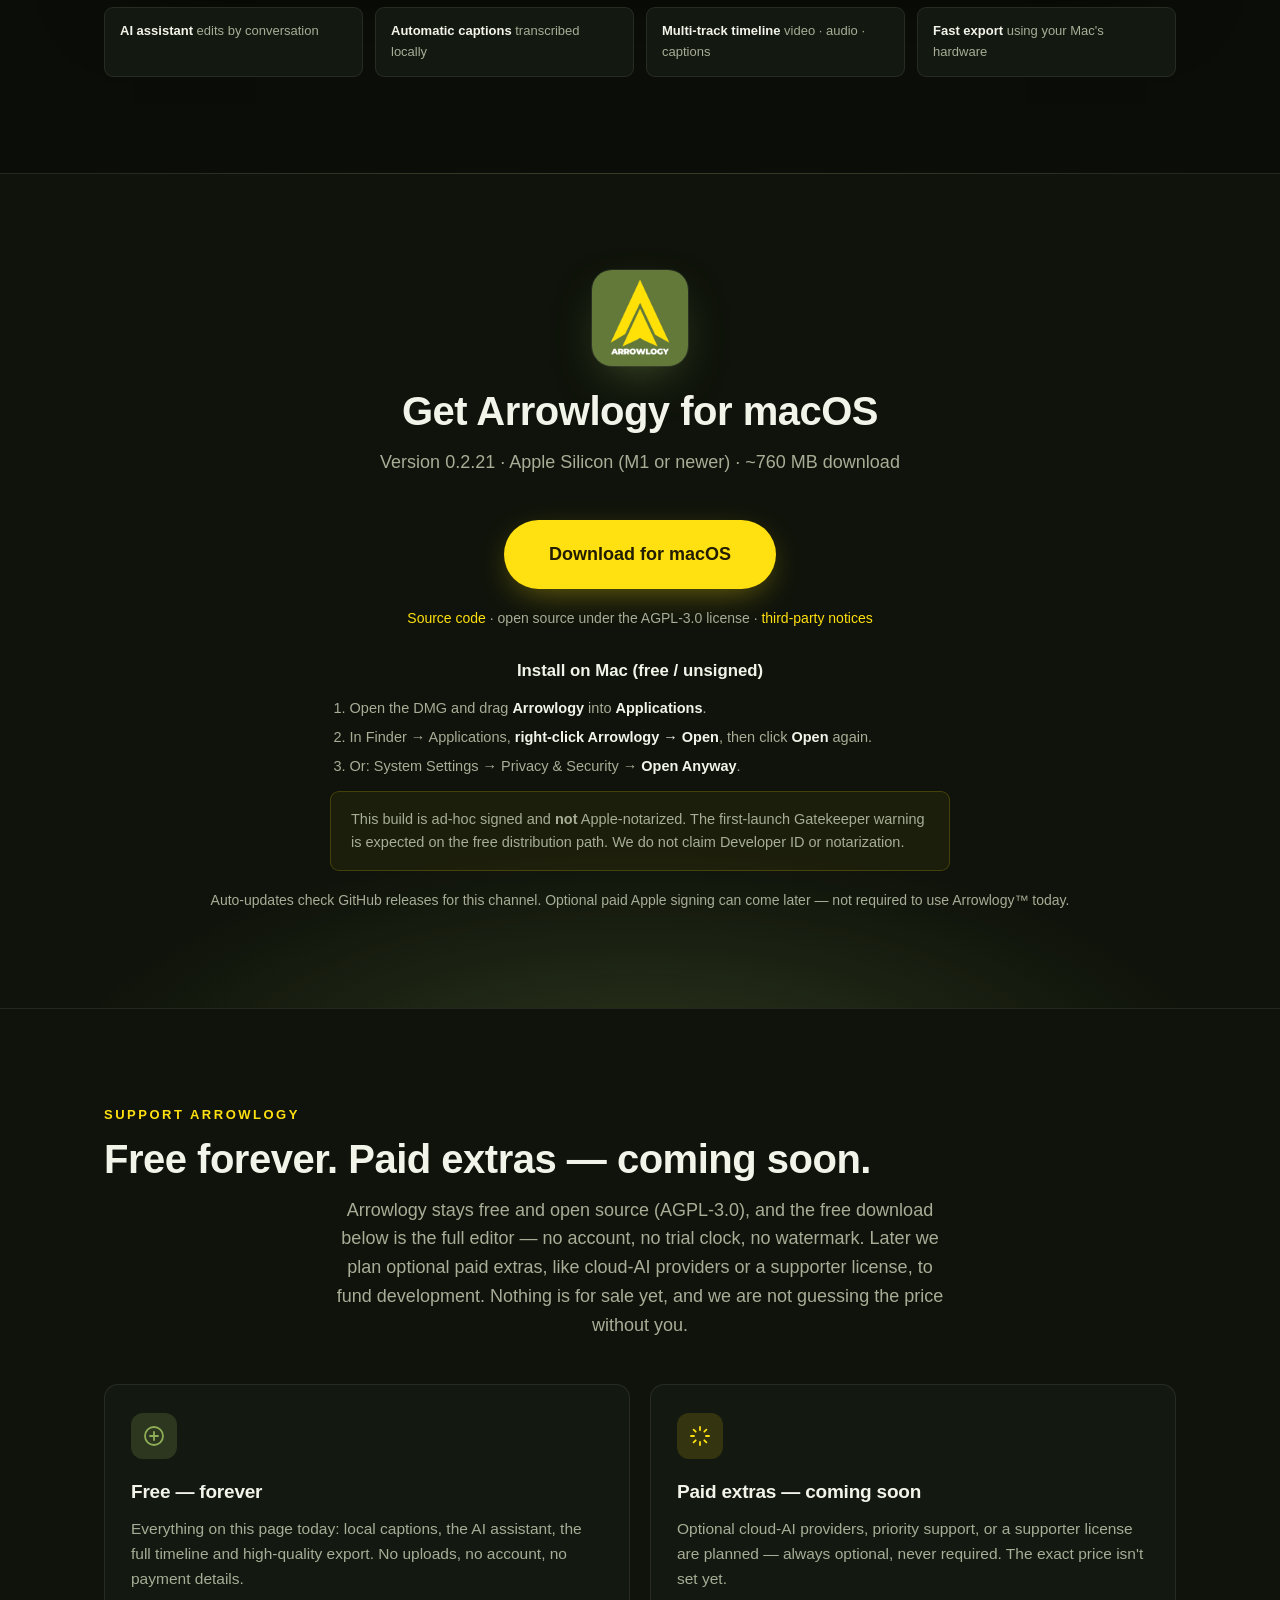
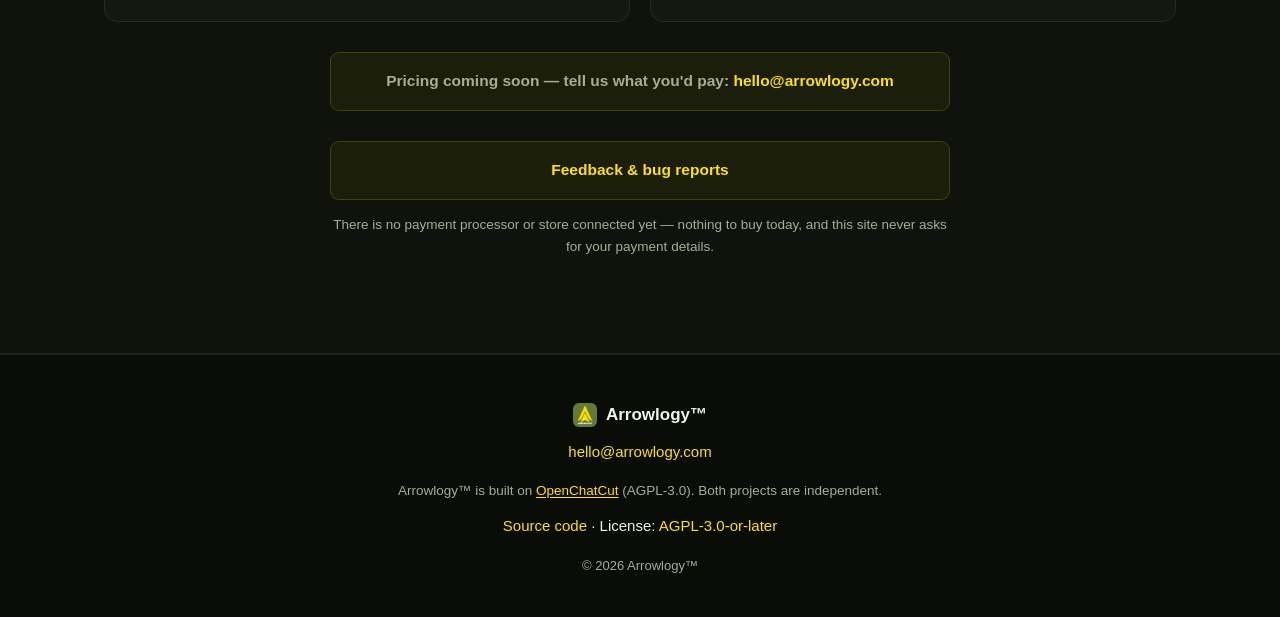
==== commit 873712f1: "chore(site): clarify download size as ~760 MB for 0.2.21 Co-authored-by: Cursor <cursoragent@cursor." ====
--- a/index.html
+++ b/index.html
@@ -268,7 +268,7 @@
       <div class="container download-inner reveal">
         <img class="download-icon" src="assets/img/arrowlogy-icon.png" alt="" width="96" height="96" />
         <h2 class="section-title">Get Arrowlogy for macOS</h2>
-        <p class="section-lead">Version 0.2.21 &middot; Apple Silicon (M1 or newer) &middot; ~700 MB download</p>
+        <p class="section-lead">Version 0.2.21 &middot; Apple Silicon (M1 or newer) &middot; ~760 MB download</p>
 
         <a class="btn btn-primary btn-xl" href="https://github.com/lazynextai/arrowlogy/releases/latest/download/Arrowlogy-0.2.21-arm64.dmg">Download for macOS</a>
         <!-- The DMG is hosted on the GitHub release: https://github.com/lazynextai/arrowlogy/releases/latest/download/Arrowlogy-0.2.21-arm64.dmg (Cloudflare Pages caps files at 25 MB). -->
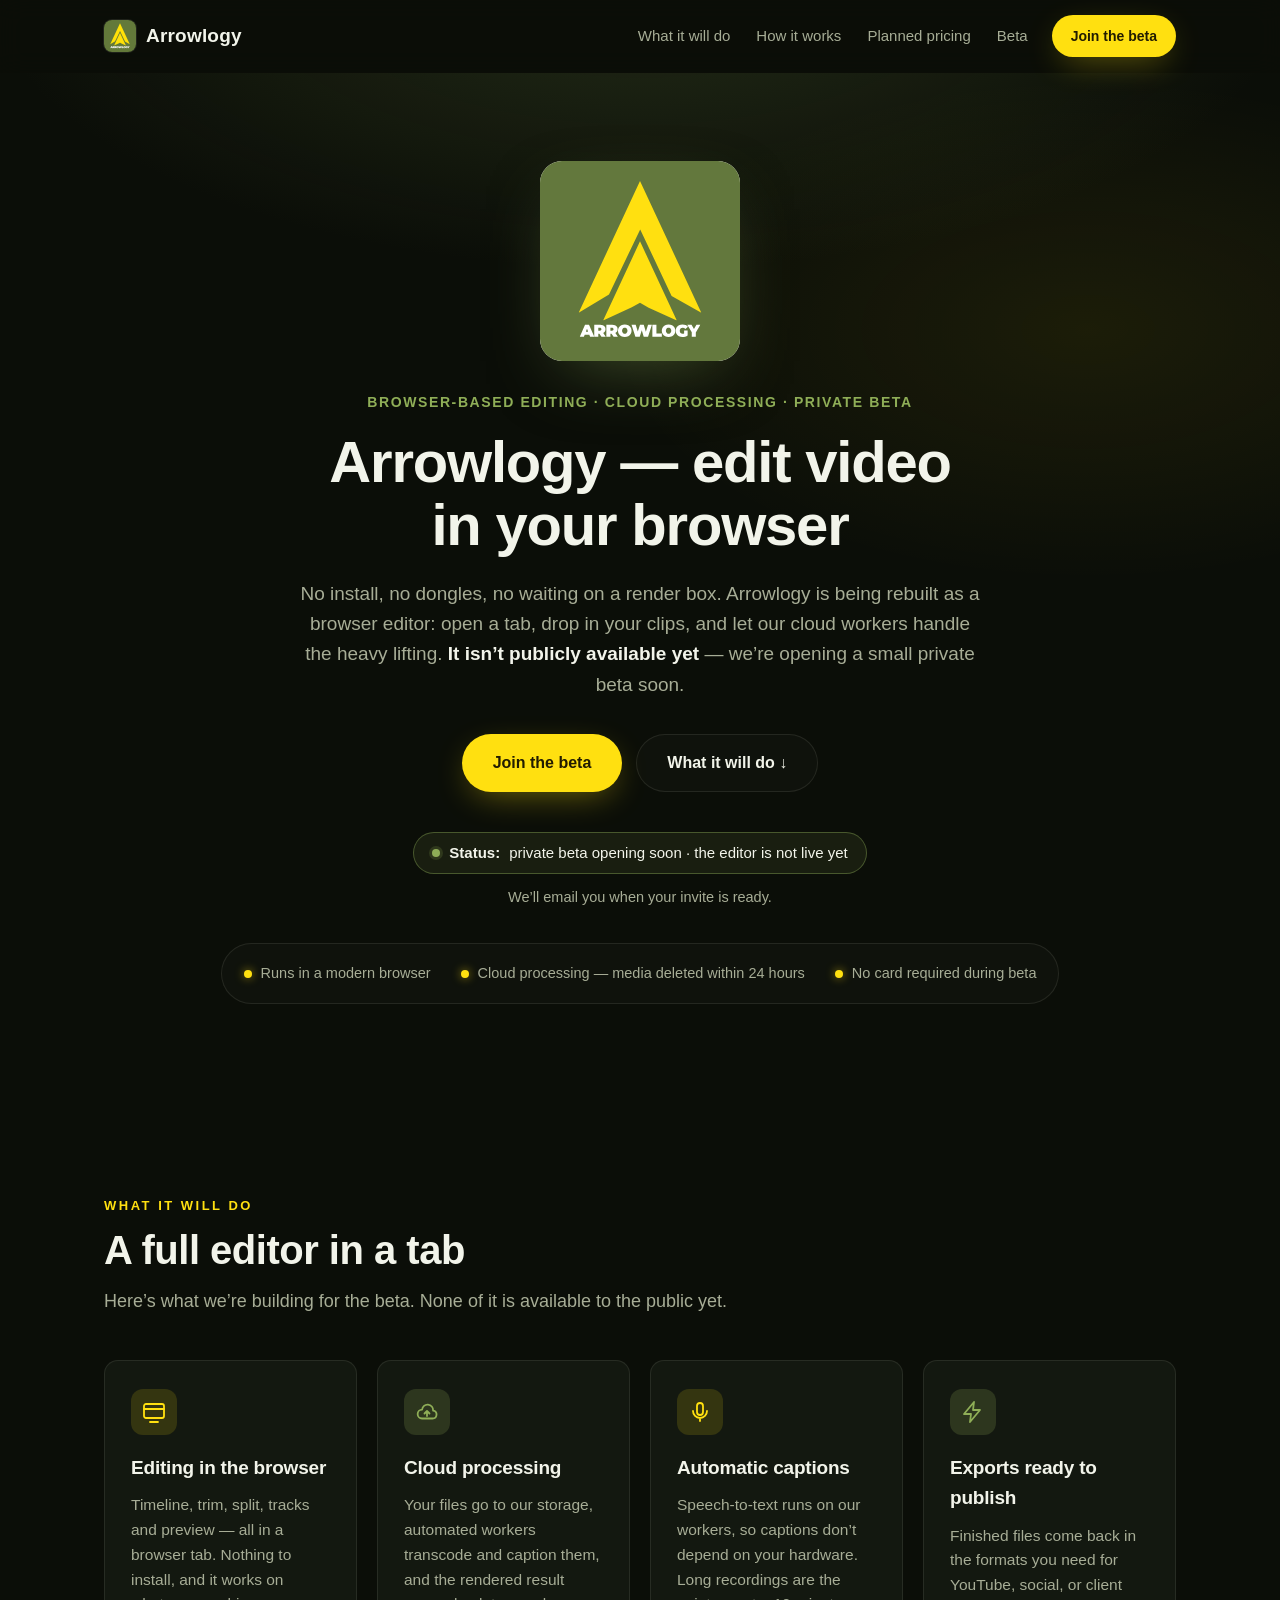
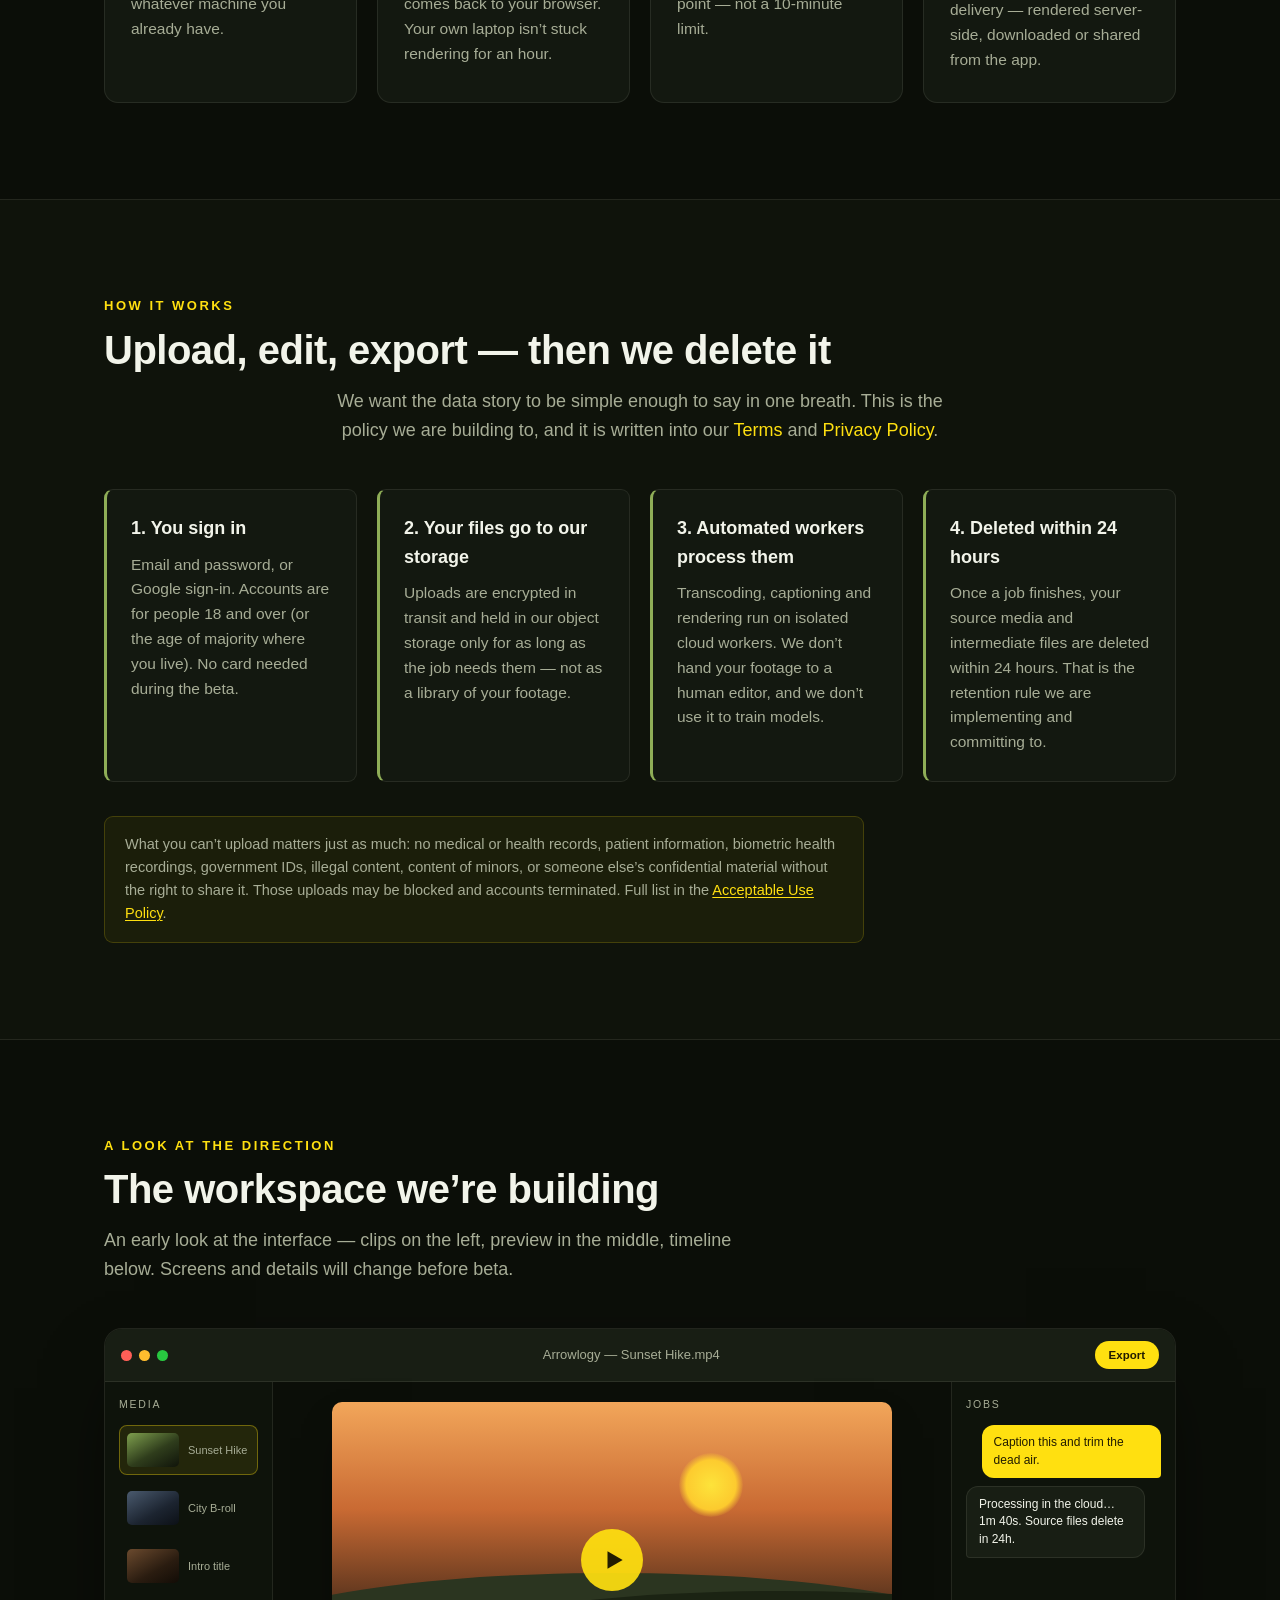
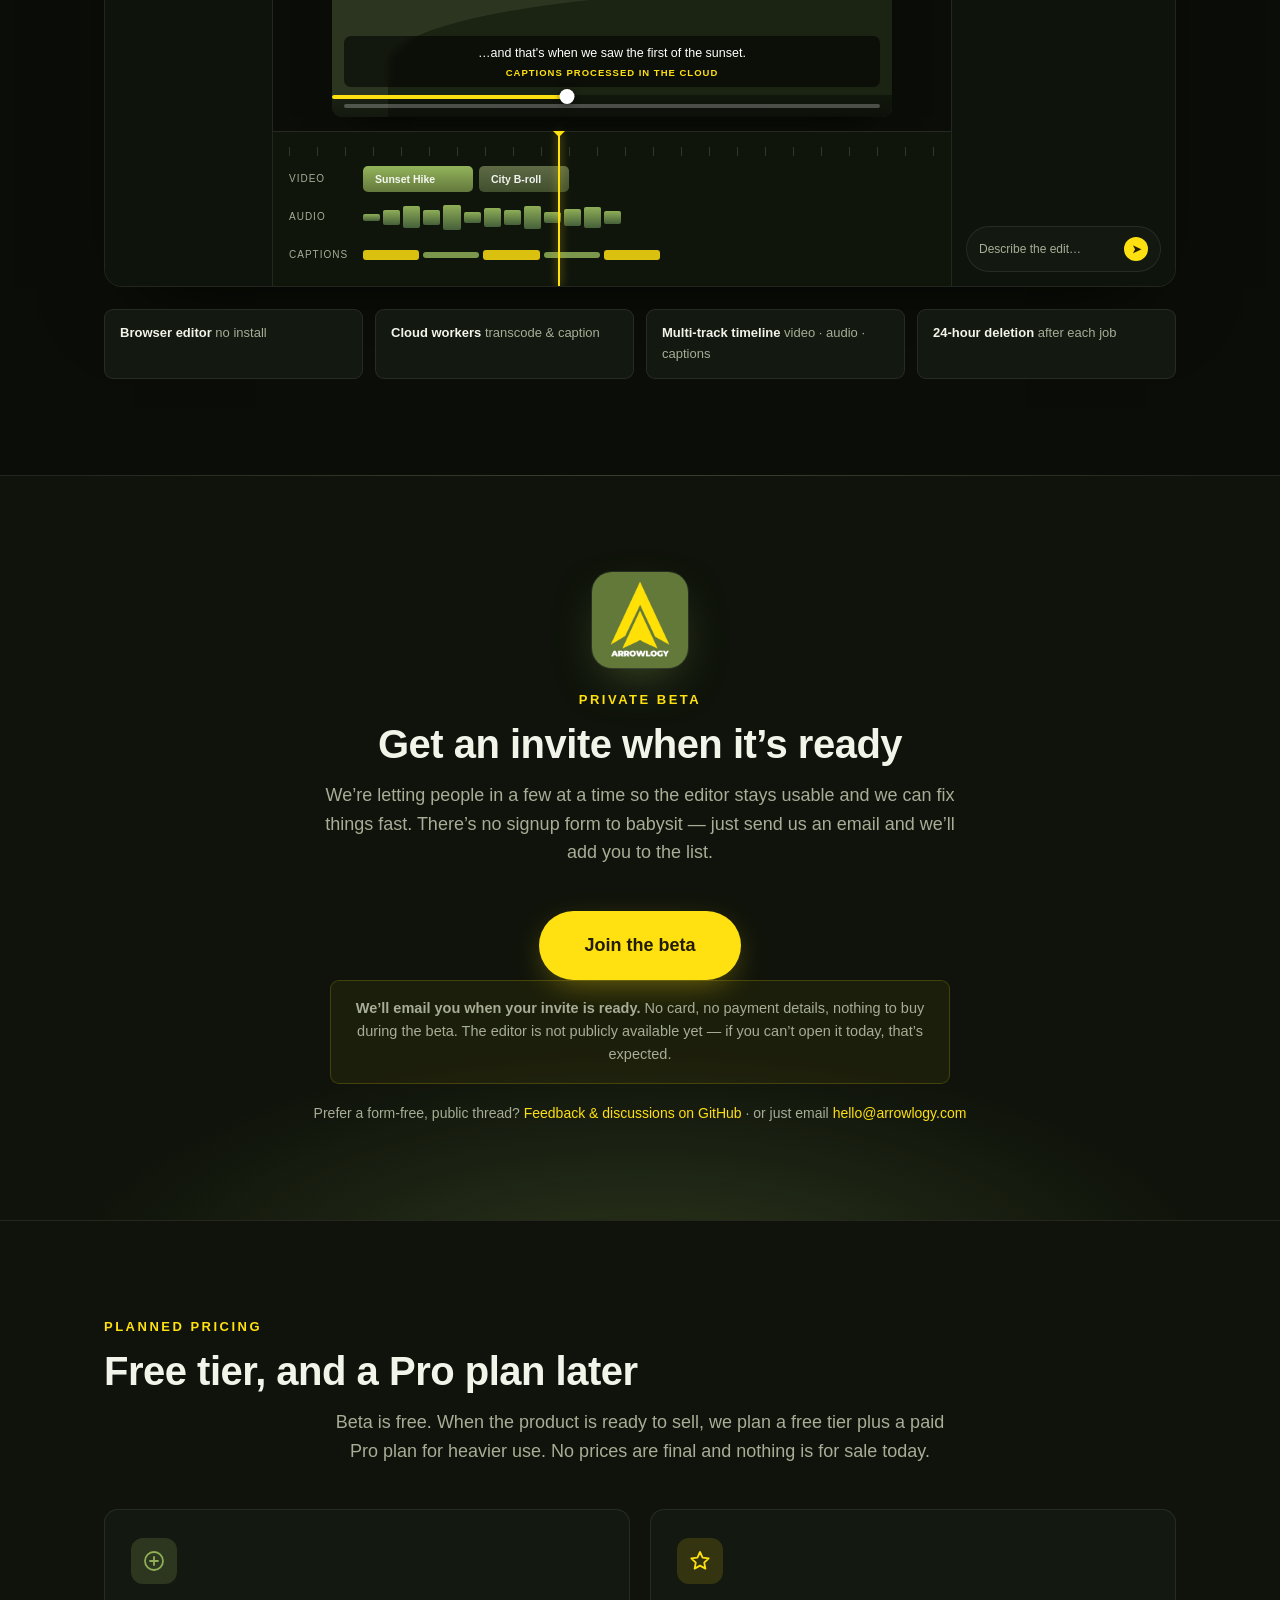
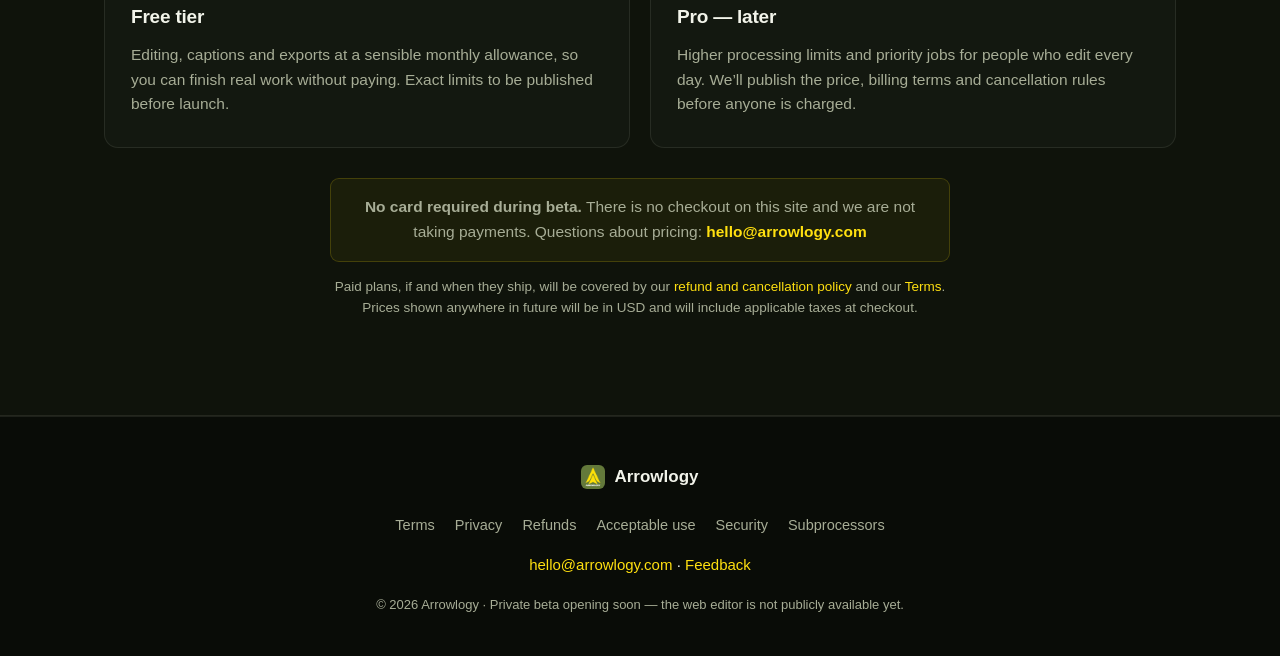
==== commit c7f5170d: "site(web-pivot): legal pack live, fix email obfuscation + 404, redirect desktop-era routes - Wrap ev" ====
--- a/index.html
+++ b/index.html
@@ -3,27 +3,27 @@
 <head>
   <meta charset="UTF-8" />
   <meta name="viewport" content="width=device-width, initial-scale=1.0" />
-  <title>Arrowlogy — AI-powered video editing</title>
+  <title>Arrowlogy — edit video in your browser</title>
 
   <!-- SEO -->
-  <meta name="description" content="Arrowlogy is a free, open-source AI video editor for macOS that runs entirely on your own computer. Cut, caption and polish videos with AI — offline, privately, and without an account." />
+  <meta name="description" content="Arrowlogy is a browser-based video editor with cloud processing. Now in private beta — the editor is not publicly available yet. Join the beta list and we'll email you when your invite is ready." />
   <meta name="theme-color" content="#0b0e08" />
   <link rel="canonical" href="https://arrowlogy.com/" />
 
   <!-- Open Graph / social sharing -->
   <meta property="og:type" content="website" />
   <meta property="og:site_name" content="Arrowlogy" />
-  <meta property="og:title" content="Arrowlogy — AI-powered video editing" />
-  <meta property="og:description" content="Your AI-powered video editor for macOS. Edit, caption and export — privately, offline, right on your Mac." />
+  <meta property="og:title" content="Arrowlogy — edit video in your browser" />
+  <meta property="og:description" content="A browser-based video editor with cloud processing. Private beta opening soon — join the list and we'll email you when your invite is ready." />
   <meta property="og:url" content="https://arrowlogy.com/" />
   <meta property="og:image" content="https://arrowlogy.com/assets/img/og-arrowlogy.png" />
   <meta property="og:image:width" content="1200" />
   <meta property="og:image:height" content="630" />
-  <meta property="og:image:alt" content="Arrowlogy — AI-powered video editing for macOS, offline and private" />
+  <meta property="og:image:alt" content="Arrowlogy — edit video in your browser" />
   <meta property="og:locale" content="en_US" />
   <meta name="twitter:card" content="summary_large_image" />
-  <meta name="twitter:title" content="Arrowlogy — AI-powered video editing" />
-  <meta name="twitter:description" content="Your AI-powered video editor for macOS. Edit, caption and export — privately, offline, right on your Mac." />
+  <meta name="twitter:title" content="Arrowlogy — edit video in your browser" />
+  <meta name="twitter:description" content="A browser-based video editor with cloud processing. Private beta opening soon — join the list and we'll email you when your invite is ready." />
   <meta name="twitter:image" content="https://arrowlogy.com/assets/img/og-arrowlogy.png" />
 
   <!-- Favicon (repo PNG) -->
@@ -50,14 +50,14 @@
       </a>
 
       <ul class="nav-links" id="nav-links">
-        <li><a href="#features">What it does</a></li>
-        <li><a href="#why">Why Arrowlogy</a></li>
-        <li><a href="#preview">See it working</a></li>
-        <li><a href="#support">Support</a></li>
-        <li class="nav-cta-mobile"><a class="btn btn-primary btn-sm" href="#download">Download for macOS</a></li>
+        <li><a href="#features">What it will do</a></li>
+        <li><a href="#how">How it works</a></li>
+        <li><a href="#pricing">Planned pricing</a></li>
+        <li><a href="#beta">Beta</a></li>
+        <li class="nav-cta-mobile"><!--email_off--><a class="btn btn-primary btn-sm" href="mailto:hello@arrowlogy.com?subject=Arrowlogy%20beta">Join the beta</a><!--/email_off--></li>
       </ul>
 
-      <a class="btn btn-primary btn-sm nav-cta" href="#download">Download for macOS</a>
+      <!--email_off--><a class="btn btn-primary btn-sm nav-cta" href="mailto:hello@arrowlogy.com?subject=Arrowlogy%20beta">Join the beta</a><!--/email_off-->
 
       <button class="nav-toggle" id="nav-toggle" aria-expanded="false" aria-controls="nav-links" aria-label="Open menu">
         <span class="bar"></span><span class="bar"></span><span class="bar"></span>
@@ -72,106 +72,126 @@
       <div class="container hero-inner">
         <img class="hero-logo" src="assets/img/arrowlogy-logo.svg" alt="Arrowlogy logo" width="220" height="220" />
 
-        <p class="hero-kicker">AI-powered video editor &middot; free &amp; open source &middot; works offline</p>
-
-        <h1 class="hero-title">Edit video with AI —<br />privately, right on your Mac.</h1>
+        <p class="hero-kicker">Browser-based editing &middot; cloud processing &middot; private beta</p>
+
+        <h1 class="hero-title">Arrowlogy — edit video<br />in your browser</h1>
 
         <p class="hero-sub">
-          Arrowlogy is a video editor with an AI assistant built in. Tell it what you want —
-          “cut the silences,” “add captions” — and it does the work on your own computer.
-          No uploads, no account, no cloud. Your footage never leaves your Mac.
+          No install, no dongles, no waiting on a render box. Arrowlogy is being rebuilt as a
+          browser editor: open a tab, drop in your clips, and let our cloud workers handle the
+          heavy lifting. <strong>It isn&rsquo;t publicly available yet</strong> — we&rsquo;re opening a
+          small private beta soon.
         </p>
 
         <div class="hero-actions">
-          <a class="btn btn-primary btn-lg" href="#download">Download for macOS</a>
-          <a class="btn btn-ghost btn-lg" href="#preview">See it working &darr;</a>
-        </div>
+          <!--email_off--><a class="btn btn-primary btn-lg" href="mailto:hello@arrowlogy.com?subject=Arrowlogy%20beta">Join the beta</a><!--/email_off-->
+          <a class="btn btn-ghost btn-lg" href="#features">What it will do &darr;</a>
+        </div>
+
+        <p class="hero-beta-note">
+          <span class="status-dot" aria-hidden="true"></span>
+          <strong>Status:</strong> private beta opening soon &middot; the editor is not live yet
+        </p>
+
+        <p class="hero-mail-note">We&rsquo;ll email you when your invite is ready.</p>
 
         <ul class="hero-facts">
-          <li><span class="fact-dot"></span>No API keys needed to start</li>
-          <li><span class="fact-dot"></span>Works offline</li>
-          <li><span class="fact-dot"></span>Your videos stay on your Mac</li>
+          <li><span class="fact-dot"></span>Runs in a modern browser</li>
+          <li><span class="fact-dot"></span>Cloud processing &mdash; media deleted within 24 hours</li>
+          <li><span class="fact-dot"></span>No card required during beta</li>
         </ul>
       </div>
     </section>
 
-    <!-- ============ WHAT IT DOES ============ -->
+    <!-- ============ WHAT IT WILL DO ============ -->
     <section class="section" id="features">
       <div class="container">
-        <p class="section-eyebrow">What it does</p>
-        <h2 class="section-title">Everything you need to make great videos</h2>
-        <p class="section-lead">Four things, all done on your own computer — no cloud, no subscriptions.</p>
+        <p class="section-eyebrow">What it will do</p>
+        <h2 class="section-title">A full editor in a tab</h2>
+        <p class="section-lead">Here&rsquo;s what we&rsquo;re building for the beta. None of it is available to the public yet.</p>
 
         <div class="cards reveal">
           <article class="card">
             <div class="card-icon card-icon-yellow" aria-hidden="true">
-              <svg viewBox="0 0 24 24" fill="none" stroke="currentColor" stroke-width="1.8" stroke-linecap="round" stroke-linejoin="round"><path d="M5 3l14 9-14 9V3z"/></svg>
-            </div>
-            <h3>An AI editing assistant</h3>
-            <p>Describe the edit the way you'd text a friend — “remove the long pauses,” “keep the best takes.” Arrowlogy's built-in assistant makes it happen, with no scripting or manual cuts.</p>
+              <svg viewBox="0 0 24 24" fill="none" stroke="currentColor" stroke-width="1.8" stroke-linecap="round" stroke-linejoin="round"><rect x="2" y="4" width="20" height="14" rx="2"/><path d="M2 9h20M8 22h8"/></svg>
+            </div>
+            <h3>Editing in the browser</h3>
+            <p>Timeline, trim, split, tracks and preview &mdash; all in a browser tab. Nothing to install, and it works on whatever machine you already have.</p>
           </article>
 
           <article class="card">
             <div class="card-icon card-icon-green" aria-hidden="true">
+              <svg viewBox="0 0 24 24" fill="none" stroke="currentColor" stroke-width="1.8" stroke-linecap="round" stroke-linejoin="round"><path d="M17.5 18.5a4 4 0 0 0 .6-7.96A5.5 5.5 0 0 0 7.1 9.7 3.9 3.9 0 0 0 7 18.5h10.5z"/><path d="M12 11v5M9.5 13.5 12 11l2.5 2.5"/></svg>
+            </div>
+            <h3>Cloud processing</h3>
+            <p>Your files go to our storage, automated workers transcode and caption them, and the rendered result comes back to your browser. Your own laptop isn&rsquo;t stuck rendering for an hour.</p>
+          </article>
+
+          <article class="card">
+            <div class="card-icon card-icon-yellow" aria-hidden="true">
               <svg viewBox="0 0 24 24" fill="none" stroke="currentColor" stroke-width="1.8" stroke-linecap="round" stroke-linejoin="round"><path d="M12 3a3 3 0 0 0-3 3v6a3 3 0 0 0 6 0V6a3 3 0 0 0-3-3z"/><path d="M5 11a7 7 0 0 0 14 0M12 18v3"/></svg>
             </div>
             <h3>Automatic captions</h3>
-            <p>Spoken words are turned into captions right on your Mac. It's fully local, so it works offline, it's fast, and there are no per-minute fees or uploads.</p>
-          </article>
-
-          <article class="card">
-            <div class="card-icon card-icon-yellow" aria-hidden="true">
-              <svg viewBox="0 0 24 24" fill="none" stroke="currentColor" stroke-width="1.8" stroke-linecap="round" stroke-linejoin="round"><rect x="3" y="4" width="18" height="16" rx="2"/><path d="M3 9h18M9 9v11M15 9v11"/></svg>
-            </div>
-            <h3>A professional timeline</h3>
-            <p>Multiple tracks for video, audio and captions — trim, split, drag and layer clips just like the pros, with an AI helper when you want shortcuts.</p>
+            <p>Speech-to-text runs on our workers, so captions don&rsquo;t depend on your hardware. Long recordings are the point &mdash; not a 10-minute limit.</p>
           </article>
 
           <article class="card">
             <div class="card-icon card-icon-green" aria-hidden="true">
               <svg viewBox="0 0 24 24" fill="none" stroke="currentColor" stroke-width="1.8" stroke-linecap="round" stroke-linejoin="round"><path d="M13 2L3 14h7l-1 8 10-12h-7l1-8z"/></svg>
             </div>
-            <h3>Fast, high-quality export</h3>
-            <p>Finishes render quickly using your Mac's hardware, in quality ready for YouTube, social media or wherever you share your work.</p>
-          </article>
-        </div>
-      </div>
-    </section>
-
-    <!-- ============ WHY ARROWLOGY ============ -->
-    <section class="section section-alt" id="why">
+            <h3>Exports ready to publish</h3>
+            <p>Finished files come back in the formats you need for YouTube, social, or client delivery &mdash; rendered server-side, downloaded or shared from the app.</p>
+          </article>
+        </div>
+      </div>
+    </section>
+
+    <!-- ============ HOW IT WORKS ============ -->
+    <section class="section section-alt" id="how">
       <div class="container">
-        <p class="section-eyebrow">Why Arrowlogy</p>
-        <h2 class="section-title">Editing software that respects your work</h2>
-        <p class="section-lead">Most video tools upload your footage to a cloud. Arrowlogy takes the opposite approach.</p>
+        <p class="section-eyebrow">How it works</p>
+        <h2 class="section-title">Upload, edit, export &mdash; then we delete it</h2>
+        <p class="section-lead">
+          We want the data story to be simple enough to say in one breath. This is the policy we
+          are building to, and it is written into our <a href="/terms">Terms</a> and
+          <a href="/privacy">Privacy Policy</a>.
+        </p>
 
         <div class="why-grid reveal">
           <div class="why-item">
-            <h3>Privacy by design</h3>
-            <p>Your videos never leave your computer. No uploads, no cloud storage, no account required — your footage stays where it belongs: on your Mac.</p>
+            <h3>1. You sign in</h3>
+            <p>Email and password, or Google sign-in. Accounts are for people 18 and over (or the age of majority where you live). No card needed during the beta.</p>
           </div>
           <div class="why-item">
-            <h3>Nothing to sign up for</h3>
-            <p>No API keys, no account, no trial clock. Download Arrowlogy and you can start editing immediately. Paid AI providers are optional extras later — nothing is required to begin.</p>
+            <h3>2. Your files go to our storage</h3>
+            <p>Uploads are encrypted in transit and held in our object storage only for as long as the job needs them &mdash; not as a library of your footage.</p>
           </div>
           <div class="why-item">
-            <h3>Works offline</h3>
-            <p>Transcription, editing and the AI assistant all run locally. Take your Mac anywhere — no internet required to get the work done.</p>
+            <h3>3. Automated workers process them</h3>
+            <p>Transcoding, captioning and rendering run on isolated cloud workers. We don&rsquo;t hand your footage to a human editor, and we don&rsquo;t use it to train models.</p>
           </div>
           <div class="why-item">
-            <h3>Open source, free forever</h3>
-            <p>Arrowlogy is open source under the AGPL-3.0 license. It's free now and stays free — and you (or a developer) can always see exactly how it works.</p>
-          </div>
-        </div>
+            <h3>4. Deleted within 24 hours</h3>
+            <p>Once a job finishes, your source media and intermediate files are deleted within 24 hours. That is the retention rule we are implementing and committing to.</p>
+          </div>
+        </div>
+
+        <p class="section-fineprint">
+          What you can&rsquo;t upload matters just as much: no medical or health records, patient
+          information, biometric health recordings, government IDs, illegal content, content of
+          minors, or someone else&rsquo;s confidential material without the right to share it. Those
+          uploads may be blocked and accounts terminated. Full list in the
+          <a href="/acceptable-use">Acceptable Use Policy</a>.
+        </p>
       </div>
     </section>
 
     <!-- ============ PRODUCT PREVIEW ============ -->
     <section class="section" id="preview">
       <div class="container">
-        <p class="section-eyebrow">See it working</p>
-        <h2 class="section-title">A familiar editing workspace, with an AI co-pilot</h2>
-        <p class="section-lead">One window: clips on the left, your video in the middle, and an assistant on the right that can edit by conversation.</p>
+        <p class="section-eyebrow">A look at the direction</p>
+        <h2 class="section-title">The workspace we&rsquo;re building</h2>
+        <p class="section-lead">An early look at the interface &mdash; clips on the left, preview in the middle, timeline below. Screens and details will change before beta.</p>
 
         <div class="preview-wrap reveal">
 
@@ -179,7 +199,7 @@
           <div class="app-frame">
             <div class="app-titlebar">
               <span class="dots"><i></i><i></i><i></i></span>
-              <span class="app-title">Arrowlogy — Sunset Hike.mp4</span>
+              <span class="app-title">Arrowlogy &mdash; Sunset Hike.mp4</span>
               <span class="app-export-chip">Export</span>
             </div>
 
@@ -209,7 +229,7 @@
                     <div class="mountain m1"></div>
                     <div class="mountain m2"></div>
                     <button class="play-btn" tabindex="-1"><svg viewBox="0 0 24 24" fill="currentColor"><path d="M6 4l14 8-14 8V4z"/></svg></button>
-                    <div class="caption-strip">…and that's when we saw the first of the sunset. <b>Whisper captions · all offline</b></div>
+                    <div class="caption-strip">&hellip;and that's when we saw the first of the sunset. <b>Captions processed in the cloud</b></div>
                     <div class="scrubber"><span class="scrub-track"></span><span class="scrub-fill"></span><span class="scrub-knob"></span></div>
                   </div>
                 </div>
@@ -241,72 +261,65 @@
                 </div>
               </div>
 
-              <!-- AI assistant -->
+              <!-- Assistant -->
               <aside class="app-assistant" aria-hidden="true">
-                <p class="panel-label">Assistant</p>
+                <p class="panel-label">Jobs</p>
                 <div class="chat">
-                  <p class="bubble user">Cut the long pauses between sentences.</p>
-                  <p class="bubble ai">Done! I removed 12 silences. Your video is 1m 40s now — ready to export?</p>
-                </div>
-                <div class="chat-input">Ask Arrowlogy… <span class="send-btn">&#10148;</span></div>
+                  <p class="bubble user">Caption this and trim the dead air.</p>
+                  <p class="bubble ai">Processing in the cloud&hellip; 1m 40s. Source files delete in 24h.</p>
+                </div>
+                <div class="chat-input">Describe the edit&hellip; <span class="send-btn">&#10148;</span></div>
               </aside>
             </div>
           </div>
 
           <ul class="callouts" aria-hidden="true">
-            <li class="callout c1"><b>AI assistant</b> edits by conversation</li>
-            <li class="callout c2"><b>Automatic captions</b> transcribed locally</li>
-            <li class="callout c3"><b>Multi-track timeline</b> video · audio · captions</li>
-            <li class="callout c4"><b>Fast export</b> using your Mac's hardware</li>
+            <li class="callout c1"><b>Browser editor</b> no install</li>
+            <li class="callout c2"><b>Cloud workers</b> transcode &amp; caption</li>
+            <li class="callout c3"><b>Multi-track timeline</b> video &middot; audio &middot; captions</li>
+            <li class="callout c4"><b>24-hour deletion</b> after each job</li>
           </ul>
         </div>
       </div>
     </section>
 
-    <!-- ============ DOWNLOAD ============ -->
-    <section class="section section-download" id="download">
+    <!-- ============ BETA ============ -->
+    <section class="section section-download" id="beta">
       <div class="container download-inner reveal">
         <img class="download-icon" src="assets/img/arrowlogy-icon.png" alt="" width="96" height="96" />
-        <h2 class="section-title">Get Arrowlogy for macOS</h2>
-        <p class="section-lead">Version 0.2.21 &middot; Apple Silicon (M1 or newer) &middot; ~760 MB download</p>
-
-        <a class="btn btn-primary btn-xl" href="https://github.com/lazynextai/arrowlogy/releases/latest/download/Arrowlogy-0.2.21-arm64.dmg">Download for macOS</a>
-        <!-- The DMG is hosted on the GitHub release: https://github.com/lazynextai/arrowlogy/releases/latest/download/Arrowlogy-0.2.21-arm64.dmg (Cloudflare Pages caps files at 25 MB). -->
+        <p class="section-eyebrow">Private beta</p>
+        <h2 class="section-title">Get an invite when it&rsquo;s ready</h2>
+        <p class="section-lead">
+          We&rsquo;re letting people in a few at a time so the editor stays usable and we can fix
+          things fast. There&rsquo;s no signup form to babysit &mdash; just send us an email and
+          we&rsquo;ll add you to the list.
+        </p>
+
+        <!--email_off--><a class="btn btn-primary btn-xl" href="mailto:hello@arrowlogy.com?subject=Arrowlogy%20beta">Join the beta</a><!--/email_off-->
+
+        <p class="download-note">
+          <strong>We&rsquo;ll email you when your invite is ready.</strong> No card, no payment
+          details, nothing to buy during the beta. The editor is not publicly available yet &mdash;
+          if you can&rsquo;t open it today, that&rsquo;s expected.
+        </p>
 
         <p class="download-more">
-          <a href="https://github.com/lazynextai/OpenChatCut" target="_blank" rel="noopener noreferrer">Source code</a>
-          &middot; open source under the AGPL-3.0 license &middot;
-          <a href="https://github.com/lazynextai/OpenChatCut/blob/arrowlogy/rebrand/THIRD_PARTY_NOTICES.md" target="_blank" rel="noopener noreferrer">third-party notices</a>
-        </p>
-
-        <div class="install-free" id="install-mac">
-          <h3 class="install-free-title">Install on Mac (free / unsigned)</h3>
-          <ol class="install-free-steps">
-            <li>Open the DMG and drag <b>Arrowlogy</b> into <b>Applications</b>.</li>
-            <li>In Finder → Applications, <b>right-click Arrowlogy → Open</b>, then click <b>Open</b> again.</li>
-            <li>Or: System Settings → Privacy &amp; Security → <b>Open Anyway</b>.</li>
-          </ol>
-          <p class="download-note">
-            This build is ad-hoc signed and <b>not</b> Apple-notarized. The first-launch Gatekeeper warning is expected on the free distribution path. We do not claim Developer ID or notarization.
-          </p>
-        </div>
-
-        <p class="download-more">
-          Auto-updates check GitHub releases for this channel. Optional paid Apple signing can come later — not required to use Arrowlogy™ today.
-        </p>
-      </div>
-    </section>
-
-  <!-- ============ SUPPORT / PRICING ============ -->
-    <section class="section section-alt" id="support">
+          Prefer a form-free, public thread?
+          <a href="https://github.com/lazynextai/arrowlogy/discussions" target="_blank" rel="noopener noreferrer">Feedback &amp; discussions on GitHub</a>
+          &middot; or just email
+          <!--email_off--><a href="mailto:hello@arrowlogy.com">hello@arrowlogy.com</a><!--/email_off-->
+        </p>
+      </div>
+    </section>
+
+    <!-- ============ PLANNED PRICING ============ -->
+    <section class="section section-alt" id="pricing">
       <div class="container">
-        <p class="section-eyebrow">Support Arrowlogy</p>
-        <h2 class="section-title">Free forever. Paid extras — coming soon.</h2>
+        <p class="section-eyebrow">Planned pricing</p>
+        <h2 class="section-title">Free tier, and a Pro plan later</h2>
         <p class="section-lead">
-          Arrowlogy stays free and open source (AGPL-3.0), and the free download below is
-          the full editor — no account, no trial clock, no watermark. Later we plan
-          optional paid extras, like cloud-AI providers or a supporter license, to fund
-          development. Nothing is for sale yet, and we are not guessing the price without you.
+          Beta is free. When the product is ready to sell, we plan a free tier plus a paid Pro
+          plan for heavier use. No prices are final and nothing is for sale today.
         </p>
 
         <div class="cards reveal">
@@ -314,29 +327,30 @@
             <div class="card-icon card-icon-green" aria-hidden="true">
               <svg viewBox="0 0 24 24" fill="none" stroke="currentColor" stroke-width="1.8" stroke-linecap="round" stroke-linejoin="round"><path d="M12 8v8M8 12h8"/><circle cx="12" cy="12" r="9"/></svg>
             </div>
-            <h3>Free — forever</h3>
-            <p>Everything on this page today: local captions, the AI assistant, the full timeline and high-quality export. No uploads, no account, no payment details.</p>
+            <h3>Free tier</h3>
+            <p>Editing, captions and exports at a sensible monthly allowance, so you can finish real work without paying. Exact limits to be published before launch.</p>
           </article>
 
           <article class="card">
             <div class="card-icon card-icon-yellow" aria-hidden="true">
-              <svg viewBox="0 0 24 24" fill="none" stroke="currentColor" stroke-width="1.8" stroke-linecap="round" stroke-linejoin="round"><path d="M12 3v3M12 18v3M3 12h3M18 12h3M5.6 5.6l2.1 2.1M16.3 16.3l2.1 2.1M5.6 18.4l2.1-2.1M16.3 7.7l2.1-2.1"/></svg>
-            </div>
-            <h3>Paid extras — coming soon</h3>
-            <p>Optional cloud-AI providers, priority support, or a supporter license are planned — always optional, never required. The exact price isn't set yet.</p>
+              <svg viewBox="0 0 24 24" fill="none" stroke="currentColor" stroke-width="1.8" stroke-linecap="round" stroke-linejoin="round"><path d="M12 3l2.6 5.6 6.1.8-4.5 4.2 1.2 6-5.4-3-5.4 3 1.2-6L3.3 9.4l6.1-.8L12 3z"/></svg>
+            </div>
+            <h3>Pro &mdash; later</h3>
+            <p>Higher processing limits and priority jobs for people who edit every day. We&rsquo;ll publish the price, billing terms and cancellation rules before anyone is charged.</p>
           </article>
         </div>
 
         <p class="support-note">
-          <b>Pricing coming soon — tell us what you'd pay:</b>
-          <a href="mailto:hello@arrowlogy.com?subject=Arrowlogy%20pricing%20feedback">hello@arrowlogy.com</a>
-        </p>
-        <p class="support-note">
-          <a href="https://github.com/lazynextai/arrowlogy/discussions" target="_blank" rel="noopener noreferrer">Feedback &amp; bug reports</a>
-        </p>
+          <strong>No card required during beta.</strong> There is no checkout on this site and we
+          are not taking payments. Questions about pricing:
+          <!--email_off--><a href="mailto:hello@arrowlogy.com?subject=Arrowlogy%20pricing">hello@arrowlogy.com</a><!--/email_off-->
+        </p>
+
         <p class="support-fineprint">
-          There is no payment processor or store connected yet — nothing to buy today, and
-          this site never asks for your payment details.
+          Paid plans, if and when they ship, will be covered by our
+          <a href="/refunds">refund and cancellation policy</a> and our
+          <a href="/terms">Terms</a>. Prices shown anywhere in future will be in USD and will
+          include applicable taxes at checkout.
         </p>
       </div>
     </section>
@@ -348,28 +362,31 @@
     <div class="container footer-inner">
       <div class="footer-brand">
         <img src="assets/img/arrowlogy-icon.png" alt="" width="24" height="24" />
-        <span>Arrowlogy™</span>
-      </div>
+        <span>Arrowlogy</span>
+      </div>
+
+      <nav class="footer-legal" aria-label="Legal">
+        <a href="/terms">Terms</a>
+        <a href="/privacy">Privacy</a>
+        <a href="/refunds">Refunds</a>
+        <a href="/acceptable-use">Acceptable use</a>
+        <a href="/security">Security</a>
+        <a href="/subprocessors">Subprocessors</a>
+      </nav>
 
       <p class="footer-links">
-        <a href="mailto:hello@arrowlogy.com">hello@arrowlogy.com</a>
+        <!--email_off--><a href="mailto:hello@arrowlogy.com">hello@arrowlogy.com</a><!--/email_off-->
+        &middot;
+        <a href="https://github.com/lazynextai/arrowlogy/discussions" target="_blank" rel="noopener noreferrer">Feedback</a>
       </p>
 
-      <p class="footer-attribution">
-        Arrowlogy™ is built on
-        <a href="https://github.com/0xsline/OpenChatCut" target="_blank" rel="noopener noreferrer">OpenChatCut</a>
-        (AGPL-3.0). Both projects are independent.
+      <p class="footer-copy">
+        &copy; <span id="year">2026</span> Arrowlogy &middot;
+        Private beta opening soon &mdash; the web editor is not publicly available yet.
       </p>
-
-      <p class="footer-links">
-        <a href="https://github.com/lazynextai/OpenChatCut" target="_blank" rel="noopener noreferrer">Source code</a>
-        &middot; License: <a href="https://www.gnu.org/licenses/agpl-3.0.html" target="_blank" rel="noopener noreferrer">AGPL-3.0-or-later</a>
-      </p>
-
-      <p class="footer-copy">&copy; <span id="year">2026</span> Arrowlogy™</p>
     </div>
   </footer>
 
   <script src="assets/js/main.js"></script>
 </body>
-</html>+</html>
--- a/assets/css/styles.css
+++ b/assets/css/styles.css
@@ -273,6 +273,33 @@
   gap: 14px;
   margin-bottom: 40px;
 }
+
+.hero-beta-note {
+  margin: 0 0 2px;
+  color: var(--text);
+  font-size: 15px;
+  display: inline-flex;
+  align-items: center;
+  gap: 9px;
+  padding: 8px 18px;
+  border: 1px solid rgba(143, 174, 87, 0.4);
+  border-radius: 999px;
+  background: rgba(99, 120, 61, 0.16);
+}
+.status-dot {
+  width: 8px;
+  height: 8px;
+  border-radius: 50%;
+  flex: none;
+  background: var(--green-soft);
+  box-shadow: 0 0 0 3px rgba(143, 174, 87, 0.18);
+}
+.hero-mail-note {
+  margin: 10px 0 34px;
+  color: var(--muted);
+  font-size: 14.5px;
+}
+.hero-sub strong { color: var(--text); }
 
 .hero-facts {
   list-style: none;
@@ -817,6 +844,156 @@
   text-align: center;
 }
 
+/* ---------- inline section fineprint ---------- */
+.section-fineprint {
+  margin: 34px 0 0;
+  max-width: 760px;
+  color: var(--muted);
+  font-size: 14.5px;
+  line-height: 1.6;
+  background: rgba(255, 224, 16, 0.05);
+  border: 1px solid rgba(255, 224, 16, 0.18);
+  border-radius: var(--radius-sm);
+  padding: 16px 20px;
+}
+.section-fineprint a { text-decoration: underline; text-underline-offset: 2px; }
+
+/* ---------- legal pages ---------- */
+.legal-main { padding: 60px 0 90px; }
+
+.legal-head { max-width: 760px; }
+.legal-head h1 {
+  margin: 0 0 14px;
+  font-size: clamp(30px, 4.6vw, 44px);
+  line-height: 1.12;
+  letter-spacing: -0.8px;
+}
+.legal-meta {
+  margin: 0 0 8px;
+  color: var(--muted);
+  font-size: 14.5px;
+}
+.legal-meta .badge {
+  display: inline-block;
+  margin-left: 6px;
+  padding: 3px 10px;
+  border-radius: 999px;
+  background: rgba(255, 224, 16, 0.12);
+  border: 1px solid rgba(255, 224, 16, 0.32);
+  color: var(--accent);
+  font-size: 12px;
+  font-weight: 700;
+  letter-spacing: 0.4px;
+  text-transform: uppercase;
+  vertical-align: 1px;
+}
+.legal-notice {
+  margin: 26px 0 40px;
+  max-width: 760px;
+  padding: 16px 20px;
+  border: 1px solid rgba(255, 224, 16, 0.22);
+  background: rgba(255, 224, 16, 0.05);
+  border-radius: var(--radius-sm);
+  color: var(--muted);
+  font-size: 14.5px;
+}
+.legal-notice strong { color: var(--text); }
+
+.legal-body {
+  max-width: 760px;
+  color: #d8ddcc;
+  font-size: 16px;
+}
+.legal-body h2 {
+  margin: 44px 0 12px;
+  font-size: 22px;
+  letter-spacing: -0.3px;
+  color: var(--text);
+  line-height: 1.25;
+  scroll-margin-top: 96px;
+}
+.legal-body h3 {
+  margin: 26px 0 8px;
+  font-size: 17px;
+  color: var(--text);
+}
+.legal-body p { margin: 0 0 14px; }
+.legal-body ul { margin: 0 0 16px; padding-left: 1.15em; }
+.legal-body li { margin-bottom: 8px; }
+.legal-body li::marker { color: var(--green-soft); }
+.legal-body strong { color: #fff; }
+.legal-body a { text-decoration: underline; text-underline-offset: 2px; }
+.legal-body hr {
+  border: 0;
+  border-top: 1px solid var(--border);
+  margin: 40px 0;
+}
+
+.legal-body table {
+  width: 100%;
+  border-collapse: collapse;
+  margin: 8px 0 22px;
+  font-size: 14.5px;
+}
+.legal-body th,
+.legal-body td {
+  text-align: left;
+  padding: 10px 12px;
+  border-bottom: 1px solid var(--border);
+  vertical-align: top;
+}
+.legal-body th {
+  color: var(--text);
+  font-weight: 600;
+  background: var(--surface);
+  font-size: 13px;
+  letter-spacing: 0.4px;
+  text-transform: uppercase;
+}
+.legal-body td { color: var(--muted); }
+
+.legal-toc {
+  margin: 0 0 34px;
+  padding: 18px 22px;
+  border: 1px solid var(--border);
+  border-radius: var(--radius-sm);
+  background: var(--surface);
+  max-width: 760px;
+}
+.legal-toc p {
+  margin: 0 0 10px;
+  font-size: 12px;
+  letter-spacing: 1.6px;
+  text-transform: uppercase;
+  color: var(--muted);
+  font-weight: 700;
+}
+.legal-toc ol {
+  margin: 0;
+  padding-left: 1.1em;
+  font-size: 14.5px;
+  columns: 2;
+  column-gap: 28px;
+}
+.legal-toc li { margin-bottom: 6px; break-inside: avoid; }
+
+.legal-foot-links {
+  margin-top: 56px;
+  padding-top: 22px;
+  border-top: 1px solid var(--border);
+  display: flex;
+  flex-wrap: wrap;
+  gap: 8px 18px;
+  font-size: 14.5px;
+  max-width: 760px;
+}
+
+@media (max-width: 640px) {
+  .legal-toc ol { columns: 1; }
+  .legal-body { font-size: 15.5px; }
+  .legal-main { padding: 40px 0 64px; }
+}
+
 /* ---------- footer ---------- */
 .site-footer {
   border-top: 1px solid var(--border);
@@ -839,6 +1016,21 @@
 }
 .footer-brand img { border-radius: 6px; }
 .footer-links { margin: 2px 0 0; font-size: 15px; }
+.footer-legal {
+  display: flex;
+  flex-wrap: wrap;
+  justify-content: center;
+  gap: 6px 20px;
+  margin: 14px 0 4px;
+  padding: 0;
+  font-size: 14.5px;
+}
+.footer-legal a {
+  color: var(--muted);
+  text-decoration: none;
+}
+.footer-legal a:hover { color: var(--text); text-decoration: underline; }
+
 .footer-attribution {
   margin: 6px 0 0;
   color: var(--muted);
